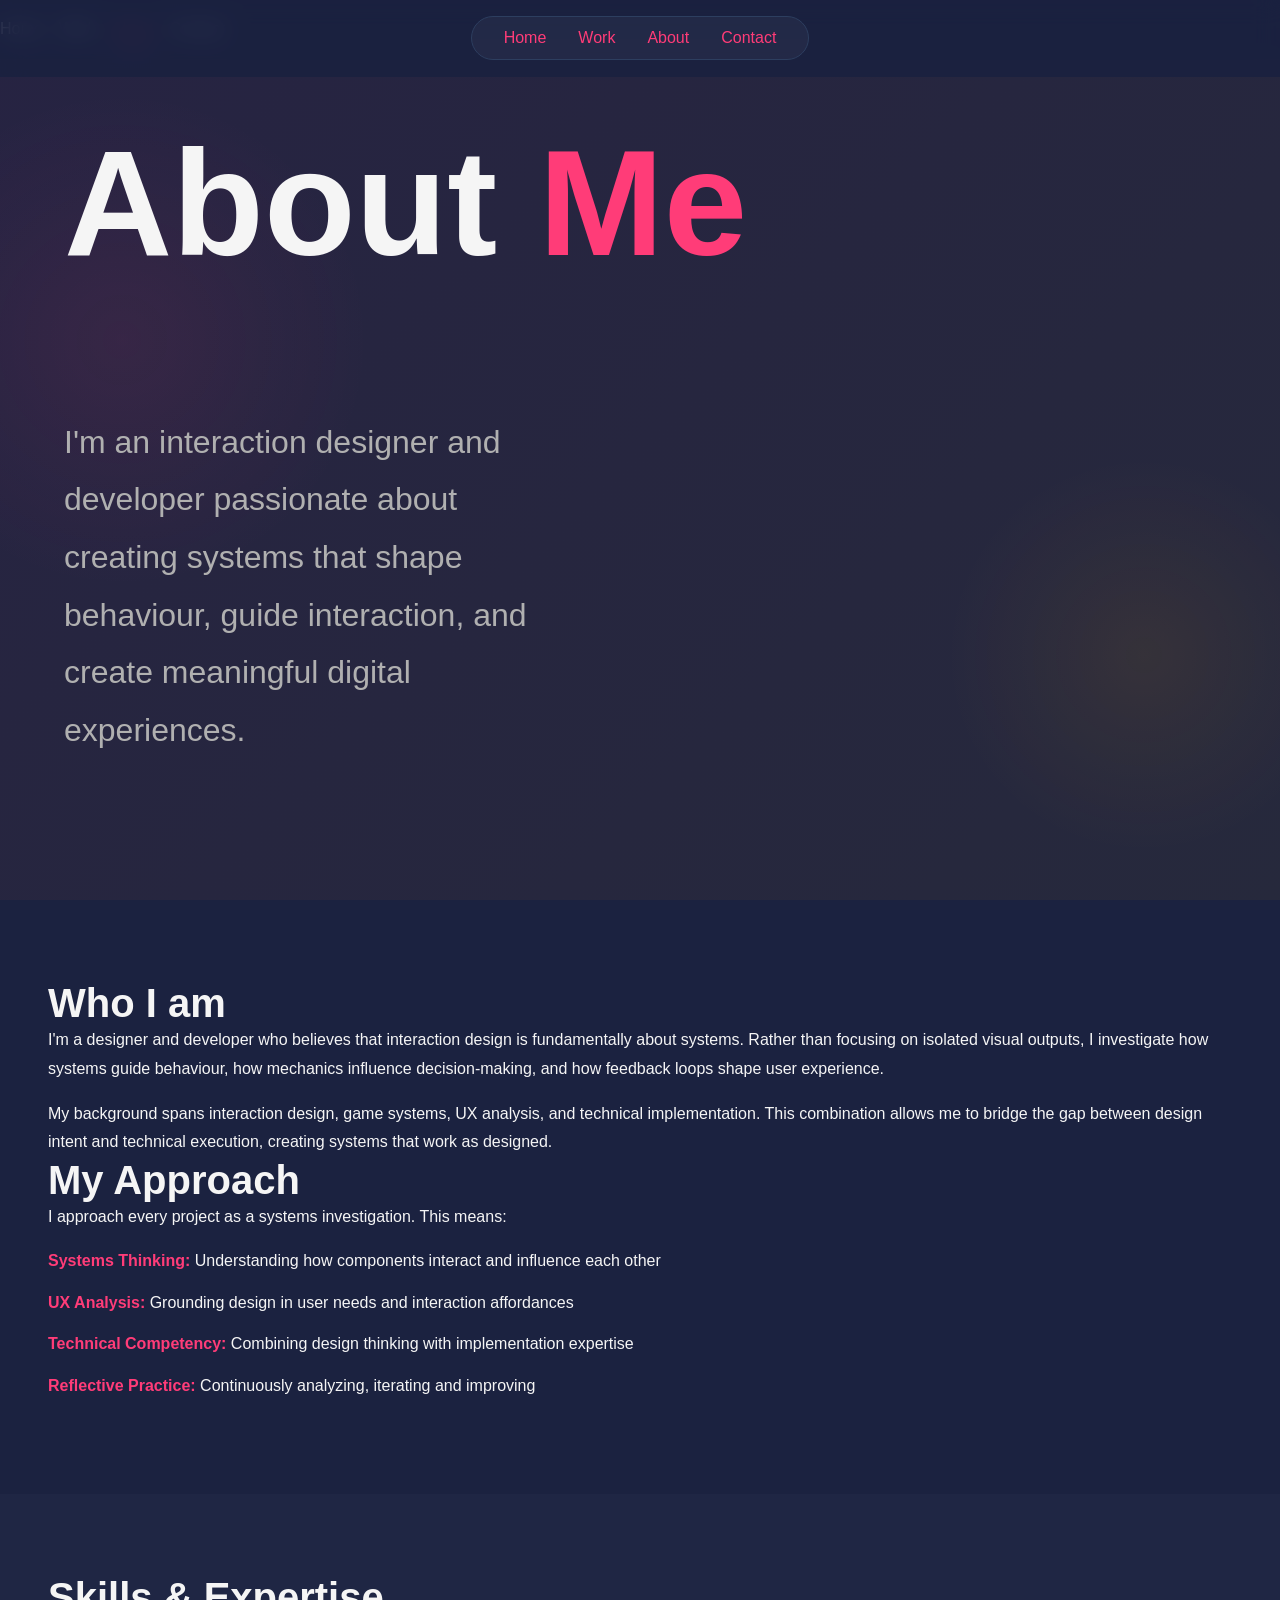
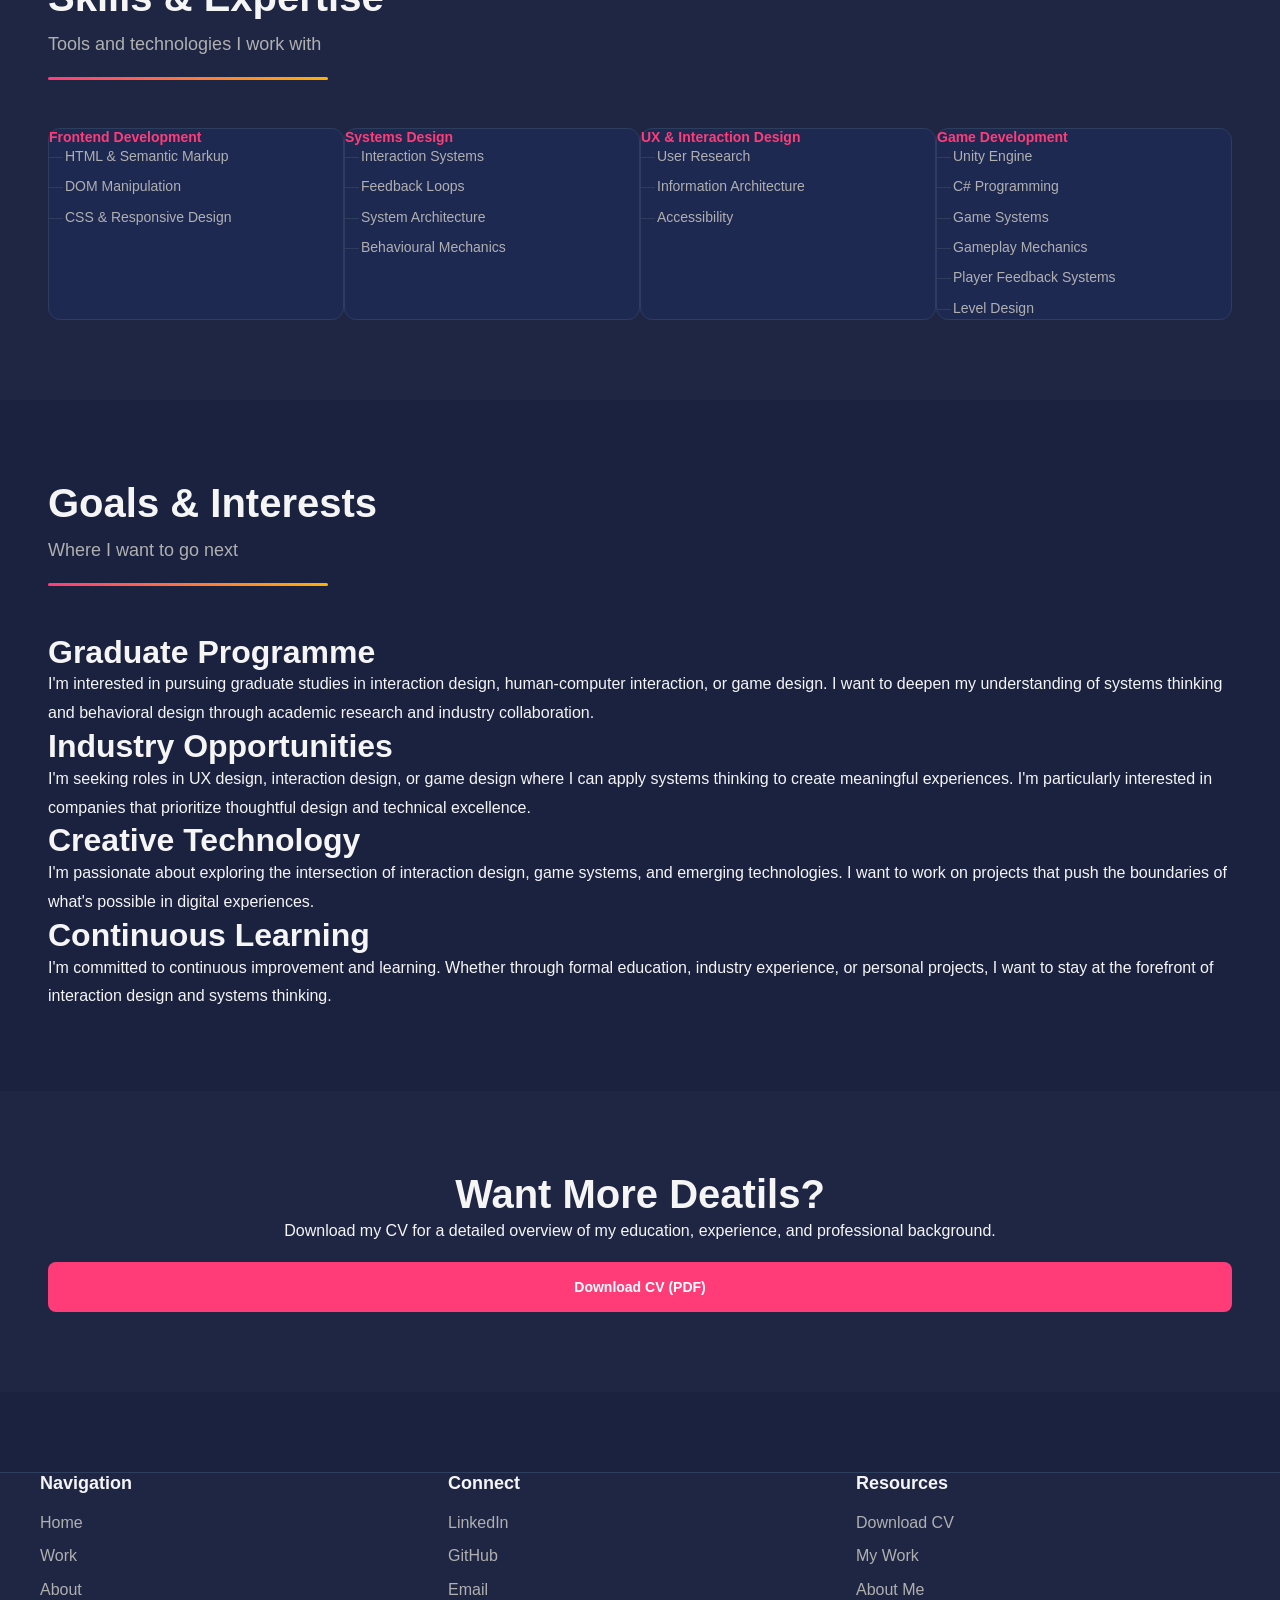
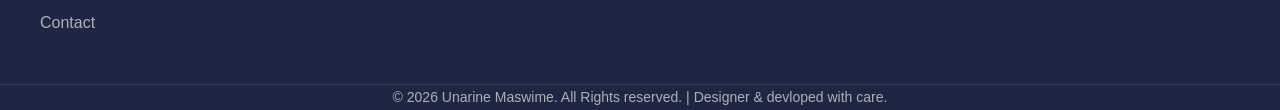
==== html/about.html @ 86b6ace9 "worked on javascript and edits all around" ====
<!DOCTYPE html>
<html lang="en">
<head>
    <meta charset="UTF-8">
    <meta name="viewport" content="width=device-width, initial-scale=1.0">
    <title>Una's Portfolio Website</title>
    <link rel="stylesheet" href="/css/style.css">
    <link rel="stylesheet" href="/css/layout.css">
    <link rel="stylesheet" href="/css/responsive.css">
    <link rel="stylesheet" href="/css/modal.css">
    <link rel="stylesheet" href="/css/animations.css">
    <link rel="stylesheet" href="/css/components.css">


    <script defer src="/js/nav.js"></script>
    <script defer src="/js/animations.js"></script>
    <script defer src="/js/cursor.js"></script>
    <script defer src="/js/form.js"></script>
    <script defer src="/js/modal.js"></script>
</head>

<body class="body">
     
    <div class="cursor"></div>

    <header>
        <nav>
            <div class="nav-wrapper">
                <div class="pill-container">
                    <a href="/index.html" class="toggle">Home</a>
                    <a href="./work.html" class="toggle">Work</a>
                    <a href="./about.html" class="toggle">About</a>
                    <a href="./contact.html" class="toggle">Contact</a>
                </div>
            </div>
        </nav>
    </header>

    <main>
        <section class="hero fade-on-load">
            <div class="hero-content">
                <div class="hero-center">
                    <h1>
                        About <span class="text-primary"> Me</span>
                    </h1>
                    <p>
                        I'm an interaction designer and developer passionate about creating 
                        systems that shape behaviour, guide interaction, and create meaningful 
                        digital experiences.
                    </p>
                </div>
            </div>
        </section>

        <section>
            <div class="container">
                <div class="grid-2">
                    <div class="scroll-reveal">
                        <h2>Who I am</h2>
                        <p>
                            I'm a designer and developer who believes that interaction design is 
                            fundamentally about systems. Rather than focusing on isolated visual 
                            outputs, I investigate how systems guide behaviour, how mechanics 
                            influence decision-making, and how feedback loops shape user experience.
                        </p>

                        <p>
                            My background spans interaction design, game systems, UX analysis, and 
                            technical implementation. This combination allows me to bridge the gap 
                            between design intent and technical execution, creating systems that 
                            work as designed.
                        </p>
                    </div>

                    <div class="scroll-reveal">
                        <h2>My Approach</h2>
                        <p>
                            I approach every project as a systems investigation. This means:
                        </p>

                        <ul class="approach-list">
                            <li class="approach-item">
                                <strong class="approach-title">Systems Thinking:</strong>
                                Understanding how components interact and influence each other
                            </li>

                            <li class="approach-item">
                                <strong class="approach-title">UX Analysis:</strong>
                                Grounding design in user needs and interaction affordances
                            </li>

                            <li class="approach-item">
                                <strong class="approach-title">Technical Competency:</strong>
                                Combining design thinking with implementation expertise
                            </li>

                            <li class="approach-item">
                                <strong class="approach-title">Reflective Practice:</strong>
                                Continuously analyzing, iterating and improving
                            </li>
                        </ul>
                    </div>
                </div>
            </div>
        </section>

        <section class="alt">
            <div class="container">
                <div class="section-header">
                    <h2>Skills & Expertise</h2>
                    <p>Tools and technologies I work with</p>
                </div>

                <div class="skills-grid">
                    <div class="skill-group scroll-reveal">
                        <h3>Frontend Development</h3>
                        <ul class="skill-list">
                            <li>HTML & Semantic Markup</li>
                            <li>DOM Manipulation</li>
                            <li>CSS & Responsive Design</li>
                        </ul>
                    </div>

                    <div class="skill-group scroll-reveal">
                        <h3>Systems Design</h3>
                        <ul class="skill-list">
                            <li>Interaction Systems</li>
                            <li>Feedback Loops</li>
                            <li>System Architecture</li>
                            <li>Behavioural Mechanics</li>
                        </ul>
                    </div>

                    <div class="skill-group scroll-reveal">
                        <h3>UX & Interaction Design</h3>
                        <ul class="skill-list">
                            <li>User Research</li>
                            <li>Information Architecture</li>
                            <li>Accessibility</li>
                        </ul>
                    </div>

                    <div class="skill-group scroll-reveal">
                        <h3>Game Development</h3>
                        <ul class="skill-list">
                            <li>Unity Engine</li>
                            <li>C# Programming</li>
                            <li>Game Systems</li>
                            <li>Gameplay Mechanics</li>
                            <li>Player Feedback Systems</li>
                            <li>Level Design</li>
                        </ul>
                    </div>
                </div>
            </div>
        </section>

        <section>
            <div class="container">
                <div class="section-header">
                    <h2>Goals & Interests</h2>
                    <p>Where I want to go next</p>
                </div>

                <div class="grid-2">
                    <div class="scroll-reveal">
                        <h3>Graduate Programme</h3>
                        <p>
                            I'm interested in pursuing graduate studies in interaction design, 
                            human-computer interaction, or game design. I want to deepen my 
                            understanding of systems thinking and behavioral design through 
                            academic research and industry collaboration.
                        </p>
                    </div>

                    <div class="scroll-reveal">
                        <h3>Industry Opportunities</h3>
                        <p>
                            I'm seeking roles in UX design, interaction design, or game design 
                            where I can apply systems thinking to create meaningful experiences. 
                            I'm particularly interested in companies that prioritize thoughtful 
                            design and technical excellence.
                        </p>
                    </div>

                    <div class="scroll-reveal">
                        <h3>Creative Technology</h3>
                        <p>
                            I'm passionate about exploring the intersection of interaction design, 
                            game systems, and emerging technologies. I want to work on projects 
                            that push the boundaries of what's possible in digital experiences.
                        </p>
                    </div>

                    <div class="scroll-reveal">
                        <h3>Continuous Learning</h3>
                        <p>
                            I'm committed to continuous improvement and learning. Whether through 
                            formal education, industry experience, or personal projects, I want to 
                            stay at the forefront of interaction design and systems thinking.
                        </p>
                    </div>
                </div>
            </div>
        </section>

        <section class="alt">
            <div class="container text-center">
                <h2 class="scroll-reveal">Want More Deatils?</h2>
                <p class="scroll-reveal">
                    Download my CV for a detailed overview of my education, experience, 
                    and professional background.
                </p>
                <a href="" download class="btn btn-primary scroll-reveal">
                    Download CV (PDF)
                </a>
            </div>
        </section>
    </main>


    <footer>
        <div class="footer-content">
            <div class="footer-section">
                <h3>Navigation</h3>
                <ul>
                  <li><a href="/index.html">Home</a></li>
                  <li><a href="./work.html">Work</a></li>
                  <li><a href="./about.html">About</a></li>
                  <li><a href="./contact.html">Contact</a></li>
               </ul>
            </div>

            <div class="footer-section">
                <h3>Connect</h3>
                <ul>
                  <li><a href="https://linkedin.com" target="_blank">LinkedIn</a></li>
                  <li><a href="https://github.com" target="_blank">GitHub</a></li>
                  <li><a href="mailto:maswimeunarine@gmail.com">Email</a></li>
               </ul>
            </div>

            <div class="footer-section">
               <h3>Resources</h3>
               <ul>
                 <li><a href="" download>Download CV</a></li>
                 <li><a href="./work.html">My Work</a></li>
                 <li><a href="./about.html">About Me</a></li>
               </ul>
            </div>
        </div>

        <div class="footer-bottom">
            <p>
                &copy; 2026 Unarine Maswime. All Rights reserved. | Designer & devloped with care.
            </p>
        </div>
    </footer>
</body>
</html>
---- css/style.css ----
:root {
    --color-bg: #1B2240;
    --color-bg-card: #1E2952;
    --color-bg-elevated: #242f5e;
    --color-text: #F5F5F5;
    --color-text-secondary: #b0b0b0;
    --color-border: #2d3e5f;
    --color-primary: #ff3c78;
    --color-secondary: #ffb000;

    --font-display: 'Space Grotesk', -apple-system, BlinkMacSystemFont, sans-serif;
    --font-body: 'Inter', -apple-system, BlinkMacSystemFont, sans-serif;

    --font-size-xs: 0.75rem;
    --font-size-sm: 0.875rem;
    --font-size-base: 1rem;
    --font-size-1g: 1.125rem;
    --font-size-xl: 1.5rem;
    --font-size-2xl: 2rem;
    --font-size-3xl: 2.5rem;
    --font-size-4xl: 3rem;
    --font-size-5xl: 3.5rem;

    --spacing-xs:  0.25rem;
    --spacing-sm:  0.5rem;
    --spacing-md:  1rem;
    --spacing-lg:  1.5rem;
    --spacing-xl:  2rem;
    --spacing-2xl: 3rem;
    --spacing-3xl: 5rem;
    --spacing-5xl: 8rem;

    --radius-sm:   6px;
    --radius-md:   12px;
    --radius-lg:   20px;
    --radius-pill: 9999px;

    --transition-fast: 150ms ease-out;
    --transition-base: 300ms ease-out;
    --transition-slow: 500ms ease-out;

    --shadow-sm: 0 1px 2px rgba(0, 0, 0, 0.05);
    --shadow-md: 0 4px 6px rgba(0, 0, 0, 0.1);
    --shadow-1g: 0 10px 15px rgba(0, 0, 0, 0.1);
    --shadow-xl: 0 20px 25px rgba(0, 0, 0, 0.1);
}

*, *::before, *::after {
    margin: 0;
    padding: 0;
    box-sizing: border-box;
}

html {
    scroll-behavior: smooth;
}

body {
    background-color: var(--color-bg);
    color: var(--color-text);
    font-family: var(--font-body);
    font-size: var(--font-size-base);
    line-height: 1.6;
    overflow-x: hidden;
}

h1, h2, h3, h4, h5, h6 {
  font-family: var(--font-display);
  font-weight: 700;
  line-height: 1.15;
}

p {
    margin-bottom: var(--spacing-md);
    line-height: 1.8;
}
p:last-child { 
    margin-bottom: 0; 
}

a {
    color: var(--color-primary);
    text-decoration: none;
    transition: color var(--transition-base);
}

a:hover {
    color: var(--color-secondary);
}

img {
    display: block;
    max-width: 100%;
}

ul { list-style: none; }

.btn {
    display: inline-block;
    border: 2px solid transparent;
    padding: 0.65rem 1.5rem;
    font-size: var(--font-size-sm);
    font-family: var(--font-body);
    border-radius: 8px;
    cursor: pointer;
    transition: all var(--transition-base);
    font-weight: 600;
    line-height: 1;
}

.btn-primary {
    background-color: var(--color-primary);
    color: #fff;
}
.btn-primary:hover {
    background-color: var(--color-secondary);
    color: var(--color-bg);
    transform: translateY(-2px);
    box-shadow: 0 8px 24px rgba(255, 60, 120, 0.35);
}

.btn-outline {
    background-color: transparent;
    border: 2px solid var(--color-primary);
    color: var(--color-primary);
}

.btn-outline:hover {
    background-color: var(--color-primary);
    color: var(--color-text);
    transform: translateY(-2px);
    box-shadow: 0 8px 24px rgba(255, 60, 120, 0.3);
}

.btn-outline-lg {
    background: transparent;
    border: 2px solid var(--color-primary);
    color: var(--color-primary);
    padding: 1rem 2.5rem;
    border-radius: var(--radius-md);
    font-family: var(--font-body);
    font-size: var(--font-size-base);
    font-weight: 600;
    display: inline-block;
    transition: all var(--transition-base);
    cursor: pointer;
}
.btn-outline-lg:hover {
    background: var(--color-primary);
    color: #fff;
    transform: translateY(-2px);
    box-shadow: 0 8px 24px rgba(255, 60, 120, 0.3);
}

.btn-secondary {
    background-color: var(--color-secondary);
    color: var(--color-bg);
}

.btn-secondary:hover {
    background-color: var(--color-primary);
    color: var(--color-text);
}

.read-more-btn {
    text-decoration: none;
    color: #ffb000;
    border: 2px solid #ffb000;
    padding: 12px 20px;
    display: inline-block;
    transition: 0.3s ease;
    font-weight: 600;
    align-self: flex-start;
    border-radius: 4px;
}

.read-more-btn:hover {
    background: #ffb000;
    color: #030326;
    transform: scale(1.05);
}

.cursor {
    width: 30px;
    height: 30px;
    border: 2px solid var(--color-primary);
    border-radius: 50%;
    position: fixed;
    top: 0;
    left: 0;
    pointer-events: none;
    z-index: 9999;
    mix-blend-mode: difference;
    opacity: 0;
    transition: opacity var(--transition-fast);
}
body.mouse-active .cursor {opacity: 1;}

@media (prefers-reduced-motion: reduce) {
    *, *::before, *::after {
        animation-duration: 0.01ms !important;
        transition-duration: 0.01ms !important;
    }
}

@media (max-width: 767px) {
    h1 {
        font-size: var(--font-size-3xl);
    }

    h2 {
        font-size: var(--font-size-2xl);
    }

    .container {
        padding: 0 var(--spacing-md);
    }

    .grid-2, .grid-3 {
        grid-template-columns: 1fr;
    }
}

@media (min-width: 768px) and (max-width: 1023px) {
    .grid-3 {
        grid-template-columns: repeat(2, 1fr);
    }
}
---- css/layout.css ----
.container {
    max-width: 1200px;
    margin: 0 auto;
    padding: 0 var(--spacing-xl);
}

.text-center {text-align: center;}
.text-left {text-align: left;}
.text-right {text-align: right;}
.text-primary {color: var(--color-primary);}
.text-secondary { color: var(--color-text-secondary);}

.hidden {display: none !important;}
.visible {display: block !important;}

.btn {
    display: inline-block;
    border: 2px solid transparent;
    padding: 0.65rem 1.5rem;
    font-size: var(--font-size-sm);
    font-family: var(--font-body);
    border-radius: 8px;
    cursor: pointer;
    transition: all var(--transition-base);
    font-weight: 600;
    line-height: 1;
}

.btn-primary {
    background-color: var(--color-primary);
    color: #fff;
}
.btn-primary:hover {
    background-color: var(--color-secondary);
    color: var(--color-bg);
    transform: translateY(-2px);
    box-shadow: 0 8px 24px rgba(255, 60, 120, 0.35);
}

.btn-outline {
    background-color: transparent;
    border: 2px solid var(--color-primary);
    color: var(--color-primary);
}

.btn-outline:hover {
    background-color: var(--color-primary);
    color: var(--color-text);
    transform: translateY(-2px);
    box-shadow: 0 8px 24px rgba(255, 60, 120, 0.3);
}

.btn-outline-lg {
    background: transparent;
    border: 2px solid var(--color-primary);
    color: var(--color-primary);
    padding: 1rem 2.5rem;
    border-radius: var(--radius-md);
    font-family: var(--font-body);
    font-size: var(--font-size-base);
    font-weight: 600;
    display: inline-block;
    transition: all var(--transition-base);
    cursor: pointer;
}
.btn-outline-lg:hover {
    background: var(--color-primary);
    color: #fff;
    transform: translateY(-2px);
    box-shadow: 0 8px 24px rgba(255, 60, 120, 0.3);
}

.btn-secondary {
    background-color: var(--color-secondary);
    color: var(--color-bg);
}

.btn-secondary:hover {
    background-color: var(--color-primary);
    color: var(--color-text);
}

.read-more-btn {
    text-decoration: none;
    color: #ffb000;
    border: 2px solid #ffb000;
    padding: 12px 20px;
    display: inline-block;
    transition: 0.3s ease;
    font-weight: 600;
    align-self: flex-start;
    border-radius: 4px;
}

.read-more-btn:hover {
    background: #ffb000;
    color: #030326;
    transform: scale(1.05);
}

.cursor {
    width: 30px;
    height: 30px;
    border: 2px solid var(--color-primary);
    border-radius: 50%;
    position: fixed;
    top: 0;
    left: 0;
    pointer-events: none;
    z-index: 9999;
    mix-blend-mode: difference;
    opacity: 0;
    transition: opacity var(--transition-fast);
}
body.mouse-active .cursor {opacity: 1;}

nav {
    background-color:rgba(27, 34, 64, 0.85); 
    backdrop-filter: blur(12px);
    -webkit-backdrop-filter: blur(12px);
    position: fixed;
    top: 0; left: 0; right: 0;
    z-index: 300;
    padding: 1.25rem 0;
    border-bottom: 1px solid transparent ;
    transition: border-color var(--transition-base), background-color var(--transition-base);
}

nav.scrolled {
    border-bottom-color: var(--color-border);
    background-color: rgba(27, 34, 64, 0.97);
}

.nav-wrapper {
    display: flex;
    justify-content: center;
    align-items: center;
    max-width: 1200px;
    margin: 0 auto;
    padding: 0 var(--spacing-xl);
}

.nav-menu {
    display: flex;
    list-style: none;
    gap: var(--spacing-1g);
}

.pill-container {
    display:flex;
    border: 1px solid var(--color-border);
    border-radius: 9999px;
    padding: 0.5rem 2rem;
    gap: var(--spacing-xl);
    background: rgba(255, 255, 255, 0.04);
}

.nav-link {
    color: var(--color-text);
    text-decoration: none;
    font-size: var(--font-size-base);
    font-weight: 500;
    position: relative;
    transition: color var(--transition-base);
    padding: 0.25rem 0;
}

.nav-link:hover {color: var(--color-primary);}
.nav-link.active {color: var(--color-primary);}
.nav-link.active::after {
    content: '';
    position: absolute;
    bottom: -6px; left: 0;
    width: 100%;
    height: 2px;
    background-color: var(--color-primary);
    border-radius: 9999px;
}

@keyframes slideIn {
    from {
        width:0;
        left: 50%;
    }
    to {
        width:100%;
        left: 0;
    }
}

.hero {
    min-height: 100vh;
    display: flex;
    align-items: flex-start;
    justify-content: flex-start;
    padding-top: 10px;
    padding-bottom: var(--spacing-3xl);
    background: linear-gradient(
        135deg,
        rgba(255, 60 , 120, 0.05) 0%,
        rgba(255, 176, 0, 0.05) 100%
    );
    position: relative;
    overflow: hidden;
}

.hero::before {
    content: '';
    position: absolute;
    top: 10%; left: -10%;
    width: 500px; height: 500px;
    background: radial-gradient(circle, rgba(255, 60, 120, 0.08) 0%, transparent 70%);
    pointer-events: none;
}
.hero::after {
    content: '';
    position: absolute;
    bottom: 5%; right: -5%;
    width: 400px; height: 400px;
    background: radial-gradient(circle, rgba(255, 176, 0, 0.07) 0%, transparent 70%);
    pointer-events: none;
}


.hero-tags {
    display: flex;
    gap: 12px;
    margin-bottom: 3rem;
    align-items: left;
}

.hero-tags span {
    padding: 6px 16px;
    border-radius: 999px;
    background: rgba(255, 255, 255, 0.05);
    border: 1px solid var(--color-border);
    font-size: 0.8rem;
    color: var(--color-text-secondary);
}

.hero-headline {
    font-size: clamp(2.5rem, 8vw, 6rem);
    line-height: 1.05;
    margin-bottom: var(--spacing-lg);
}

.hero-sub {
    font-size: clamp(1rem, 2vw, 1.2rem);
    color: var(--color-text-secondary);
    max-width: 520px;
    margin-bottom: var(--spacing-2xl);
    line-height: 1.7;
}

.view-all-wrap {
    margin-top: var(--spacing-2xl);
    text-align: center;
}

.cta-section {
    text-align: center;
    padding: var(--spacing-3xl) 0;
}
.cta-section h2 {
    font-size: clamp(1.5rem, 4vw, var(--font-size-3xl));
    margin-bottom: var(--spacing-md);
}
.cta-section p {
    color: var(--color-text-secondary);
    max-width: 600px;
    margin: 0 auto var(--spacing-xl);
    font-size: var(--font-size-lg);
    line-height: 1.7;
}

.hero-content {
    max-width: 1200px;
    width: 100%;
    padding: 0 var(--spacing-xl);
    z-index: 1;
    position: relative;
    margin: auto;
}

.hero-center {
    z-index: 2;
    text-align: left;
    width:100%;
    padding: 0;
    margin:0 auto;
    margin-bottom: var(--spacing-1g);
}

.hero-center h1 {
    max-width: 1200px;
    font-size: 150px;
    line-height: 1.1;
    margin: 0 auto;
    margin-bottom: var(--spacing-5xl);
    animation: fadeInUp 0.8s ease-out;
}

.hero-center p {
    font-size: var(--font-size-2xl);
    color: var(--color-text-secondary);
    margin-bottom: var(--spacing-1g);
    max-width: 500px;
    animation: fadeInUp 0.8s ease-out 0.1s backwards;
}



.hero-right {
    display: block;
    height: auto;
    background: linear-gradient(
        135deg,
        rgba(255, 60, 120, 0.2) 0%,
        rgba(255, 176, 0, 0.2) 100%
    );
    border-radius: 12px;
    border: 0.5px solid var(--color-border);
    animation: fadeIn 0.8s ease-out 0.3s backwards;
    padding: 10px;
}

.hero-cta {
    display: inline-block;
    animation: fadeInUp 0.8s ease-out 0.2s backwards;
}


section {
    padding: var(--spacing-3xl) 0;
}
section.alt {
    background-color: rgba(255, 255, 255, 0.02);
}

.section-header {
    margin-bottom: var(--spacing-2xl);
}
.section-header h2 {
    font-size: clamp(1.75rem, 4vw, var(--font-size-3xl));
    margin-bottom: var(--spacing-sm);
}

.section-header p {
    color: var(--color-text-secondary);
    font-size: var(--font-size-1g);
    max-width: 560px;
}

.section-header::after {
    content: '';
    display: block;
    width: 280px;
    height: 3px;
    background: linear-gradient(
        90deg,
        var(--color-primary),
        var(--color-secondary)
    );
    margin-top: var(--spacing-md);
    border-radius: 9999px;
}

.approach-list {
    list-style: none;
    padding: 0;
}

.approach-item {
    margin-bottom: var(--spacing-md);
}

.approach-title {
    color: var(--color-primary);
}

.contact-description {
    color: var(--color-text-secondary);
    margin-bottom: var(--spacing-1g);
}

.form-group {
    margin-left: var(--spacing-1g);
}

.form-group label {
    display: block;
    margin-bottom: var(--spacing-sm);
    font-weight: 600;
}

.form-group input,
.form-group textarea {
    width: 100%;
    padding: var(--spacing-md);
    border: 1px solid var(--color-border);
    border-radius: 8px;
    background-color:  rgba(255, 255, 255, 0.05);
    color: var(--color-text);
    font-family: inherit;
    font-size: var(--font-size-base);
    transition: all var(--transition-base);
}
.form-group textarea {
    resize: vertical;
}

.error-message {
    color: red;
    font-size: var(--font-size-sm);
    margin-top: 4px;
    display: none;
}

.success-message {
    display: none;
    background-color: rgba(76, 175, 80, 0.1);
    border: 1px solid var(--color-success);
    color: green;
    padding: var(--spacing-md);
    border-radius: 8px ;
    margin-top: var(--spacing-1g);
    text-align: center;
}

.success-message p {
    margin: 0;
}

.contact-submit {
    width: 100%;
    padding: var(--spacing-md) var(--spacing-1g);
}

.contact-info-item {
    margin-bottom: var(--spacing-2xl);
}

.contact-info-item h3 {
    font-size: var(--font-size-1g);
    margin-bottom: var(--spacing-sm);
    color: var(--color-primary);
}

.contact-info-item p {
    color: var(--color-text-secondary);
}

.contact-info-item a {
    color: var(--color-primary);
    text-decoration: none;
    transition: color var(--transition-base);
}

.social-links {
    display: flex;
    gap: var(--spacing-md);
    flex-wrap: wrap;
}

.social-btn {
    flex: 1;
    min-width: 120px;
}

.response-time-text {
    color: var(--color-text-secondary);
    max-width: 600px;
    margin: var(--spacing-1g) auto;
}


.project-card {
    background-color:var(--color-bg-card);
    border: 1px solid var(--color-border);
    border-radius: 12px;
    overflow: hidden;
    transition: all var(--transition-base);
    cursor: pointer;
    display: flex;
    flex-direction: column;
    height: 100%;
    transition:
        border-color var(--transition-base),
        transform var(--transition-base),
        box-shadow var(--transition-base);
}

.project-card:hover {
    border-color: var(--color-primary);
    transform: translateY(-6px);
    box-shadow: 0 20px 40px rgba(255, 60, 120, 0.15);
}

.project-card-image {
    width: 100%;
    height: 250px;
    background-color: var(--color-bg-elevated);
    overflow: hidden;
    position: relative;
}

.project-card-image img {
    width: 100%;
    height: 100%;
    object-fit: cover;
    transition: transform var(--transition-slow);
}

.project-card:hover .project-card-image img {
    transform: scale(1.05);
}

.project-card-image::after {
    content: '';
    position: absolute;
    bottom: 0; left: 0; right: 0;
    height: 60px;
    background: linear-gradient(to bottom, transparent, var(--color-bg-card));
    pointer-events: none;
}

.project-card-image.no-image {
    display: flex;
    align-items: center;
    justify-content: center;
}
.project-card-image.no-image::before {
    content: '';
    position: absolute;
    inset: 0;
}
.project-card-image.placeholder-1::before {
    background: linear-gradient(135deg, #1a1035 0%, #2d1b4e 50%, #1e1040 100%);
}
.project-card-image.placeholder-2::before {
    background: linear-gradient(135deg, #0d1f3c 0%, #1a3a5c 50%, #0d2240 100%);
}
.project-card-image.placeholder-3::before {
    background: linear-gradient(135deg, #1a2c10 0%, #2a4020 50%, #1a2c10 100%);
}
.project-card-image.placeholder-4::before {
    background: linear-gradient(135deg, #2c1a10 0%, #4a2c1a 50%, #2c1a10 100%);
}

.img-label {
    position: relative;
    z-index: 1;
    color: rgba(255, 255, 255, 0.12);
    font-family: var(--font-display);
    font-size: 1.2rem;
    font-weight: 700;
    letter-spacing: 0.12em;
    text-transform: uppercase;
    text-align: center;
    padding: 0 var(--spacing-md);
}

.project-card-content {
    padding: var(--spacing-1g) var(--spacing-xl) var(--spacing-xl);
    flex-grow: 1;
    display: flex;
    flex-direction: column;
    gap: var(--spacing-sm);
}

.project-card-title {
    font-size: var(--font-size-xl);
    font-weight: 700;
    margin-bottom: var(--spacing-sm);
    color: var(--color-text);
}

.project-card-description {
    color: var(--color-text-secondary);
    font-size: var(--font-size-sm);
    line-height: 1.65;
    flex-grow: 1;
}

.project-card-tags {
    display: flex;
    flex-wrap: wrap;
    gap: var(--spacing-xs);
    margin-top: var(--spacing-sm);
}

.project-tag {
    display: inline-block;
    background: rgba(255, 60, 120, 0.08);
    color: var(--color-primary);
    padding: 3px 12px;
    border: 1px solid rgba(255, 60, 120, 0.2);
    border-radius: 9999px;
    font-size: var(--font-size-xs);
    font-weight: 600;
    letter-spacing: 0.02em;
}

.projects-grid {
    display: grid;
    grid-template-columns: repeat(2, 1fr);
    gap: var(--spacing-1g);
}


footer {
    background-color: rgba(255, 255, 255, 0.02);
    border-top: 1px solid var(--color-border);
    padding: var(--spacing-2xl) var(--spacing-1g);
    margin-top: var(--spacing-3xl);
}

.footer-content {
    max-width: 1200px;
    margin: 0 auto;
    display: grid;
    grid-template-columns: repeat(auto-fit, minmax(250px, 1fr));
    gap: var(--spacing-2xl);
    margin-bottom: var(--spacing-2xl);
}

.footer-section h3 {
    font-size: var(--font-size-1g);
    margin-bottom: var(--spacing-md);
}

.footer-section ul {
    list-style: none;
    display: flex;
    flex-direction: column;
    gap: var(--spacing-sm);
}

.footer-section a {
    color: var(--color-text-secondary);
    transition: color var(--transition-base);
}

.footer-section a:hover {
    color: var(--color-primary);
}

.footer-bottom {
    border-top: 1px solid var(--color-border);
    padding-top: var(--spacing-1g);
    text-align: center;
    color: var(--color-text-secondary);
    font-size: var(--font-size-sm);
}

.mobile-menu-toggle {
    display: none;
    flex-direction: column;
    gap: 6px;
    background: none;
    border: none;
    cursor: pointer;
    padding: 0;
}

.mobile-menu-toggle span {
    width: 25px;
    height: 2px;
    background-color: var(--color-text);
    transition: all var(--transition-base);
}

.mobile-menu-toggle.active span:nth-child(1) {
  transform: rotate(45deg) translate(10px, 10px);
}

.mobile-menu-toggle.active span:nth-child(2) {
  opacity: 0;
}

.mobile-menu-toggle.active span:nth-child(3) {
  transform: rotate(-45deg) translate(7px, -7px);
}

@media (max-width: 767px) {
    .nav-menu {
        display: none;
        position: absolute;
        top: 100%;
        left: 0;
        right: 0;
        flex-direction:  column;
        background-color: var(--color-bg);
        padding: var(--spacing-md);
        border-bottom: 1px solid var(--color-border);
    }

    .nav-menu.active {
        display: flex;
    }

    .mobile-menu-toggle {
        display: flex;
    }

    .hero {
        padding-top: 60px;
    }

    .hero-content {
        grid-template-columns: 1fr;
        gap: var(--spacing-2xl);
    }

    .hero-center h1 {
        font-size: var(--font-size-3xl);
    }

    .projects-grid {
        grid-template-columns: 1fr;
    }

    .skills-grid {
        grid-template-columns: 1fr;
    }
}

@media (min-width: 768px) and (max-width:1023px) {
    .projects-grid {
        grid-template-columns: repeat(2, 1fr);
    }

    .hero-content {
        grid-template-columns: 1fr;
    }
}

@media (min-width: 1024px) {
    .hero-right {
        display: block;
    }
}
---- css/responsive.css ----
.container {
    padding: 0 var(--spacing-md);
}

section {
    padding: var(--spacing-2xl) var(--spacing-md);
}

h1 {
    font-size: var(--font-size-3xl);
}

h2 {
    font-size: var(--font-size-2xl);
}

h3 {
    font-size: var(--font-size-xl);
}

.grid-2,
.grid-3 {
    grid-template-columns: 1fr;
  gap: var(--spacing-md);
}

.projects-grid {
  grid-template-columns: 1fr;
  gap: var(--spacing-md);
}

.skills-grid {
  grid-template-columns: 1fr;
  gap: var(--spacing-md);
}

.hide-mobile {
  display: none !important;
}


nav {
  padding: var(--spacing-md) 0;
}

.nav-wrapper {
  padding: 0 var(--spacing-md);
}

.nav-menu {
  gap: var(--spacing-md);
}


.hero {
  padding-top: 60px;
  padding-bottom: var(--spacing-2xl);
}

.hero-content {
  grid-template-columns: 1fr;
  gap: var(--spacing-2xl);
  padding: 0 var(--spacing-md);
}



.project-card-image {
  height: 200px;
}


button,
.btn {
  width: 100%;
  padding: var(--spacing-md) var(--spacing-lg);
}

.btn-small {
  width: auto;
  padding: var(--spacing-sm) var(--spacing-md);
}


input,
textarea,
select {
  width: 100%;
  padding: var(--spacing-md);
}


.footer-content {
  grid-template-columns: 1fr;
  gap: var(--spacing-lg);
}

@media (min-width: 768px) {
  .container {
    padding: 0 var(--spacing-lg);
  }
  
  
  section {
    padding: var(--spacing-3xl) var(--spacing-lg);
  }
  
  
  h1 {
    font-size: var(--font-size-4xl);
  }
  
  h2 {
    font-size: var(--font-size-3xl);
  }
  
  h3 {
    font-size: var(--font-size-2xl);
  }
  
  
  .grid-2 {
    grid-template-columns: repeat(2, 1fr);
    gap: var(--spacing-lg);
  }
  
  .grid-3 {
    grid-template-columns: repeat(2, 1fr);
    gap: var(--spacing-lg);
  }
  
  
  .projects-grid {
    grid-template-columns: repeat(2, 1fr);
    gap: var(--spacing-lg);
  }
  
  
  .skills-grid {
    grid-template-columns: repeat(2, 1fr);
    gap: var(--spacing-lg);
  }
  
  
  .nav-wrapper {
    padding: 0 var(--spacing-lg);
  }
  
  
  .hero {
    padding-bottom: var(--spacing-3xl);
  }
  
  .hero-content {
    padding: 0 var(--spacing-lg);
  }
  
  .hero-left h1 {
    font-size: var(--font-size-4xl);
  }
  
  .hero-left p {
    font-size: var(--font-size-lg);
  }
  
 
  .project-card-image {
    height: 250px;
  }
  
 
  .footer-content {
    grid-template-columns: repeat(2, 1fr);
  }
}

@media (min-width: 1024px) {
  .container {
    padding: 0 var(--spacing-lg);
  }
  
  
  section {
    padding: var(--spacing-3xl) var(--spacing-lg);
  }
  
  
  h1 {
    font-size: var(--font-size-5xl);
  }
  
  h2 {
    font-size: var(--font-size-3xl);
  }
  
  h3 {
    font-size: var(--font-size-2xl);
  }
  
  
  .grid-3 {
    grid-template-columns: repeat(3, 1fr);
    gap: var(--spacing-lg);
  }
  
  
  .projects-grid {
    grid-template-columns: repeat(2, 1fr);
    gap: var(--spacing-lg);
  }
  
  
  .skills-grid {
    grid-template-columns: repeat(3, 1fr);
    gap: var(--spacing-lg);
  }
  
  
  .show-desktop {
    display: block !important;
  }
  
  
  .hero-content {
    grid-template-columns: 1fr 1fr;
    gap: var(--spacing-3xl);
  }
  
  .hero-right {
    display: block;
  }
  
  
  .project-card-image {
    height: 300px;
  }
  
  
  .footer-content {
    grid-template-columns: repeat(3, 1fr);
  }
  
 
  button,
  .btn {
    width: auto;
  }
}

@media (min-width: 1280px) {
  
  .container {
    max-width: 1280px;
    margin: 0 auto;
    padding: 0 var(--spacing-lg);
  }
  
  
  section {
    padding: var(--spacing-3xl) var(--spacing-lg);
  }
  
  
  .grid-4 {
    grid-template-columns: repeat(4, 1fr);
    gap: var(--spacing-lg);
  }
  
  
  .projects-grid {
    grid-template-columns: repeat(2, 1fr);
    gap: var(--spacing-lg);
  }
  
  
  .skills-grid {
    grid-template-columns: repeat(4, 1fr);
    gap: var(--spacing-lg);
  }
  
 
  .project-card-image {
    height: 350px;
  }
}


.show-mobile {
  display: block;
}

.show-tablet {
  display: none;
}

.show-desktop {
  display: none;
}

@media (min-width: 768px) {
  .show-mobile {
    display: none;
  }
  
  .show-tablet {
    display: block;
  }
}

@media (min-width: 1024px) {
  .show-tablet {
    display: none;
  }
  
  .show-desktop {
    display: block;
  }
}


@media (max-width: 767px) {
  .text-center-mobile {
    text-align: center;
  }
}

@media (min-width: 768px) {
  .text-center-tablet {
    text-align: center;
  }
}

@media (min-width: 1024px) {
  .text-center-desktop {
    text-align: center;
  }
}


@media (max-width: 767px) {
  .mb-md-mobile {
    margin-bottom: var(--spacing-md);
  }
  
  .mt-md-mobile {
    margin-top: var(--spacing-md);
  }
}

@media (min-width: 768px) {
  .mb-lg-tablet {
    margin-bottom: var(--spacing-lg);
  }
  
  .mt-lg-tablet {
    margin-top: var(--spacing-lg);
  }
}

@media (min-width: 1024px) {
  .mb-xl-desktop {
    margin-bottom: var(--spacing-xl);
  }
  
  .mt-xl-desktop {
    margin-top: var(--spacing-xl);
  }
}
---- css/modal.css ----
.modal-backdrop {
    position: fixed;
    top: 0;
    left: 0;
    right: 0;
    bottom: 0;
    background-color: rgba(0, 0, 0, 0.7);
    display: flex;
    align-items: center;
    z-index: 400;
    justify-content: center;
    opacity: 0;
    transition: opacity 0.3s ease-out;
}

.modal-backdrop.active {
    opacity: 1;
}

.modal-content {
    background-color: var(--color-bg);
    border: 1px solid var(--color-border);
    border-radius: 12px;
    max-width: 600px;
    max-height: 90vh;
    overflow-y: auto;
    padding: var(--spacing-1g);
    position: relative;
    z-index: 500;
    animation: modalScaleIn 0.3s ease-out;
}

.modal-content.modal-large {
    max-width: 900px;
}

.modal-close {
    position: absolute;
    top: var(--spacing-md);
    right: var(--spacing-md);
    background: none;
    border: none;
    color: var(--color-text);
    font-size: 2rem;
    cursor: pointer;
    padding: 0;
    width: 40px;
    height: 40px;
    display: flex;
    align-items: center;
    transition: color var(--transition-base);
    z-index: 10;
}

.modal-close:hover {
    color: var(--color-primary);
}

.modal-info {
    padding-top: var(--spacing-1g);
}

.modal-info h2,
.modal-info h3 {
    margin-bottom: var(--spacing-md);
}

.modal-description {
    color: var(--color-text-secondary);
    margin-bottom: var(--spacing-1g);
}

.modal-tags {
    display: flex;
    flex-wrap: wrap;
    gap: var(--spacing-md);
    margin-bottom: var(--spacing-1g);
}

.project-tag {
    background-color: rgba(255, 60, 120, 0.1);
    color: var(--color-primary);
    padding: 4px 12px;
    border-radius: var(--radius-full);
    font-size: var(--font-size-xs);
    font-weight: 600;
}

.modal-details {
    color: var(--color-text-secondary);
    line-height: 1.8;
}

.modal-title {
    font-size: var(--font-size-2xl);
    margin-bottom: var(--spacing-1g);
}

.modal-body {
    color: var(--color-text-secondary);
}

@keyframes modalScaleIn {
    from {
        opacity: 0;
        transform: scale(0.95) translateY(-20px); 
    }
    to {
        opacity: 1;
        transform: scale(1) translateY(0);
    }
}
---- css/animations.css ----
@keyframes fadeInUp {
    from {
        opacity: 0;
        transform: translateY(28px);
    }
    to {
        opacity: 1;
        transform: translateY(0);
    }
}


@keyframes fadeIn {
  from {
    opacity: 0;
  }
  to {
    opacity: 1;
  }
}

@keyframes fadeOut {
  from {
    opacity: 1;
  }
  to {
    opacity: 0;
  }
}

@keyframes slideUp {
  from {
    opacity: 0;
    transform: translateY(30px);
  }
  to {
    opacity: 1;
    transform: translateY(0);
  }
}

@keyframes slideDown {
  from {
    opacity: 0;
    transform: translateY(-30px);
  }
  to {
    opacity: 1;
    transform: translateY(0);
  }
}

@keyframes slideInLeft {
  from {
    opacity: 0;
    transform: translateX(-30px);
  }
  to {
    opacity: 1;
    transform: translateX(0);
  }
}

@keyframes slideInUnderline {
    from { width: 0; left: 50%; }
    to   { width: 100%; left: 0; }
}

.anim-fade-in-up {
    animation: fadeInUp 0.8s ease-out both;
}
.anim-fade-in-up-delay-1 {
    animation: fadeInUp 0.8s ease-out 0.1s both;
}
.anim-fade-in-up-delay-2 {
    animation: fadeInUp 0.8s ease-out 0.2s both;
}
.anim-fade-in-up-delay-3 {
    animation: fadeInUp 0.8s ease-out 0.3s both;
}


@keyframes slideRight {
  from {
    opacity: 0;
    transform: translateX(30px);
  }
  to {
    opacity: 1;
    transform: translateX(0);
  }
}

@keyframes scaleIn {
  from {
    opacity: 0;
    transform: scale(0.95);
  }
  to {
    opacity: 1;
    transform: scale(1);
  }
}

@keyframes scaleOut {
  from {
    opacity: 1;
    transform: scale(1);
  }
  to {
    opacity: 0;
    transform: scale(0.95);
  }
}

@keyframes staggerIn {
  from {
    opacity: 0;
    transform: translateY(20px);
  }
  to {
    opacity: 1;
    transform: translateY(0);
  }
}

@keyframes blurIn {
  from {
    backdrop-filter: blur(0px);
  }
  to {
    backdrop-filter: blur(8px);
  }
}

.animate-fade-in {
  animation: fadeIn 0.6s ease-out forwards;
}

.animate-slide-up {
  animation: slideUp 0.6s ease-out forwards;
}

.animate-slide-down {
  animation: slideDown 0.6s ease-out forwards;
}

.animate-slide-left {
  animation: slideLeft 0.6s ease-out forwards;
}

.animate-slide-right {
  animation: slideRight 0.6s ease-out forwards;
}

.animate-scale-in {
  animation: scaleIn 0.6s ease-out forwards;
}

.animate-stagger {
  animation: staggerIn 0.6s ease-out forwards;
}

.animate-blur-in {
  animation: blurIn 0.3s ease-out forwards;
}

.scroll-reveal {
  opacity: 0;
  transform: translateY(30px);
  transition:
        opacity  0.65s ease-out,
        transform 0.65s ease-out;
}

.scroll-reveal.visible {
  opacity: 1;
    transform: translateY(0);
}

.scroll-reveal[data-delay="1"] { transition-delay: 0.1s; }
.scroll-reveal[data-delay="2"] { transition-delay: 0.2s; }
.scroll-reveal[data-delay="3"] { transition-delay: 0.3s; }
.scroll-reveal[data-delay="4"] { transition-delay: 0.4s; }

.nav-link.active::after {
    animation: slideInUnderline 0.3s ease-out;
}

.hover-lift {
  transition: transform var(--transition-base), box-shadow var(--transition-base);
}

.hover-lift:hover {
  transform: translateY(-4px);
  box-shadow: var(--shadow-lg);
}

.hover-glow {
  transition: box-shadow var(--transition-base);
}

.hover-glow:hover {
  box-shadow: 0 0 20px rgba(255, 60, 120, 0.3);
}

.hover-color-shift {
  transition: color var(--transition-base);
}

.hover-color-shift:hover {
  color: var(--color-primary);
}

@keyframes pulse {
  0%, 100% {
    opacity: 1;
  }
  50% {
    opacity: 0.5;
  }
}

.animate-pulse {
  animation: pulse 2s cubic-bezier(0.4, 0, 0.6, 1) infinite;
}

@keyframes shimmer {
  0% {
    background-position: -1000px 0;
  }
  100% {
    background-position: 1000px 0;
  }
}

.animate-shimmer {
  background: linear-gradient(
    90deg,
    rgba(255, 255, 255, 0.05) 25%,
    rgba(255, 255, 255, 0.1) 50%,
    rgba(255, 255, 255, 0.05) 75%
  );
  background-size: 1000px 100%;
  animation: shimmer 2s infinite;
}

@keyframes backdropFadeIn {
  from {
    opacity: 0;
  }
  to {
    opacity: 1;
  }
}

@keyframes modalScaleIn {
  from {
    opacity: 0;
    transform: scale(0.95) translateY(-20px);
  }
  to {
    opacity: 1;
    transform: scale(1) translateY(0);
  }
}

.modal-backdrop {
  animation: backdropFadeIn 0.3s ease-out;
}

.modal-content {
  animation: modalScaleIn 0.3s ease-out;
}

@media (prefers-reduced-motion: reduce) {
  *,
  *::before,
  *::after {
    animation-duration: 0.01ms !important;
    animation-iteration-count: 1 !important;
    transition-duration: 0.01ms !important;
    scroll-behavior: auto !important;
  }
}

.delay-100 {
  animation-delay: 0.1s;
}

.delay-200 {
  animation-delay: 0.2s;
}

.delay-300 {
  animation-delay: 0.3s;
}

.delay-400 {
  animation-delay: 0.4s;
}

.delay-500 {
  animation-delay: 0.5s;
}

@keyframes pageIn {
  from {
    opacity: 0;
  }
  to {
    opacity: 1;
  }
}

body {
  animation: pageIn 0.5s ease-out;
}
---- css/components.css ----
.projects-grid {
    display: grid;
    grid-template-columns: repeat(2, 1fr);
    gap: var(--spacing-1g);
}

.project-card {
    background-color:var(--color-bg-card);
    border: 1px solid var(--color-border);
    border-radius: 8px;
    overflow: hidden;
    cursor: pointer;
    display: flex;
    flex-direction: column;
    transition:
        border-color var(--transition-base),
        transform var(--transition-base),
        box-shadow var(--transition-base);
}

.project-card:hover {
    border-color: var(--color-primary);
    transform: translateY(-6px);
    box-shadow: 0 20px 40px rgba(255, 60, 120, 0.15);
}

.project-card-image {
    width: 100%;
    height: 250px;
    background-color: var(--color-bg-elevated);
    overflow: hidden;
    position: relative;
}

.project-card-image img {
    width: 100%;
    height: 100%;
    object-fit: cover;
    transition: transform var(--transition-slow);
}

.project-card:hover .project-card-image img {
    transform: scale(1.05);
}

.project-card-image::after {
    content: '';
    position: absolute;
    bottom: 0; left: 0; right: 0;
    height: 60px;
    background: linear-gradient(to bottom, transparent, var(--color-bg-card));
    pointer-events: none;
}

.project-card-image.no-image {
    display: flex;
    align-items: center;
    justify-content: center;
}
.project-card-image.no-image::before {
    content: '';
    position: absolute;
    inset: 0;
}
.project-card-image.placeholder-1::before {
    background: linear-gradient(135deg, #1a1035 0%, #2d1b4e 50%, #1e1040 100%);
}
.project-card-image.placeholder-2::before {
    background: linear-gradient(135deg, #0d1f3c 0%, #1a3a5c 50%, #0d2240 100%);
}
.project-card-image.placeholder-3::before {
    background: linear-gradient(135deg, #1a2c10 0%, #2a4020 50%, #1a2c10 100%);
}
.project-card-image.placeholder-4::before {
    background: linear-gradient(135deg, #2c1a10 0%, #4a2c1a 50%, #2c1a10 100%);
}

.img-label {
    position: relative;
    z-index: 1;
    color: rgba(255, 255, 255, 0.12);
    font-family: var(--font-display);
    font-size: 1.2rem;
    font-weight: 700;
    letter-spacing: 0.12em;
    text-transform: uppercase;
    text-align: center;
    padding: 0 var(--spacing-md);
}

.project-card-content {
    padding: var(--spacing-1g) var(--spacing-xl) var(--spacing-xl);
    flex-grow: 1;
    display: flex;
    flex-direction: column;
    gap: var(--spacing-sm);
}

.project-card-title {
    font-size: var(--font-size-xl);
    font-weight: 700;
    color: var(--color-text);
    font-family: var(--font-display);
}

.project-card-description {
    color: var(--color-text-secondary);
    font-size: var(--font-size-sm);
    line-height: 1.65;
    flex-grow: 1;
}

.project-card-tags {
    display: flex;
    flex-wrap: wrap;
    gap: var(--spacing-xs);
    margin-top: var(--spacing-sm);
}

.project-tag {
    display: inline-block;
    background: rgba(255, 60, 120, 0.08);
    color: var(--color-primary);
    padding: 3px 12px;
    border: 1px solid rgba(255, 60, 120, 0.2);
    border-radius: 9999px;
    font-size: var(--font-size-xs);
    font-weight: 600;
    letter-spacing: 0.02em;
}

.skills-grid {
    display: grid;
    grid-template-columns: repeat(auto-fit, minmax(200px, 1fr));
    gap: var(--spacing-1g);
}

.skill-group {
    background-color: var(--color-bg-card);
    border: 1px solid var(--color-border);
    padding: var(--spacing-1g);
    border-radius: 12px;
    transition: border color var(--transition-base);
}

.skill-group:hover {border-color: var(--color-primary);}
.skill-group h3 {
    font-family: var(--font-display);
    font-size: var(--font-size-sm);
    font-weight: 600;
    color: var(--color-primary);
}

.skill-list {
    display: flex;
    flex-direction: column;
    gap: var(--spacing-sm);
}

.skill-list li {
    color: var(--color-text-secondary);
    font-size: var(--font-size-sm);
    padding-left: var(--spacing-md);
    position: relative;
}

.skill-list li::before {
    content: '—';
    position: absolute;
    left: 0;
    color: var(--color-border);
}
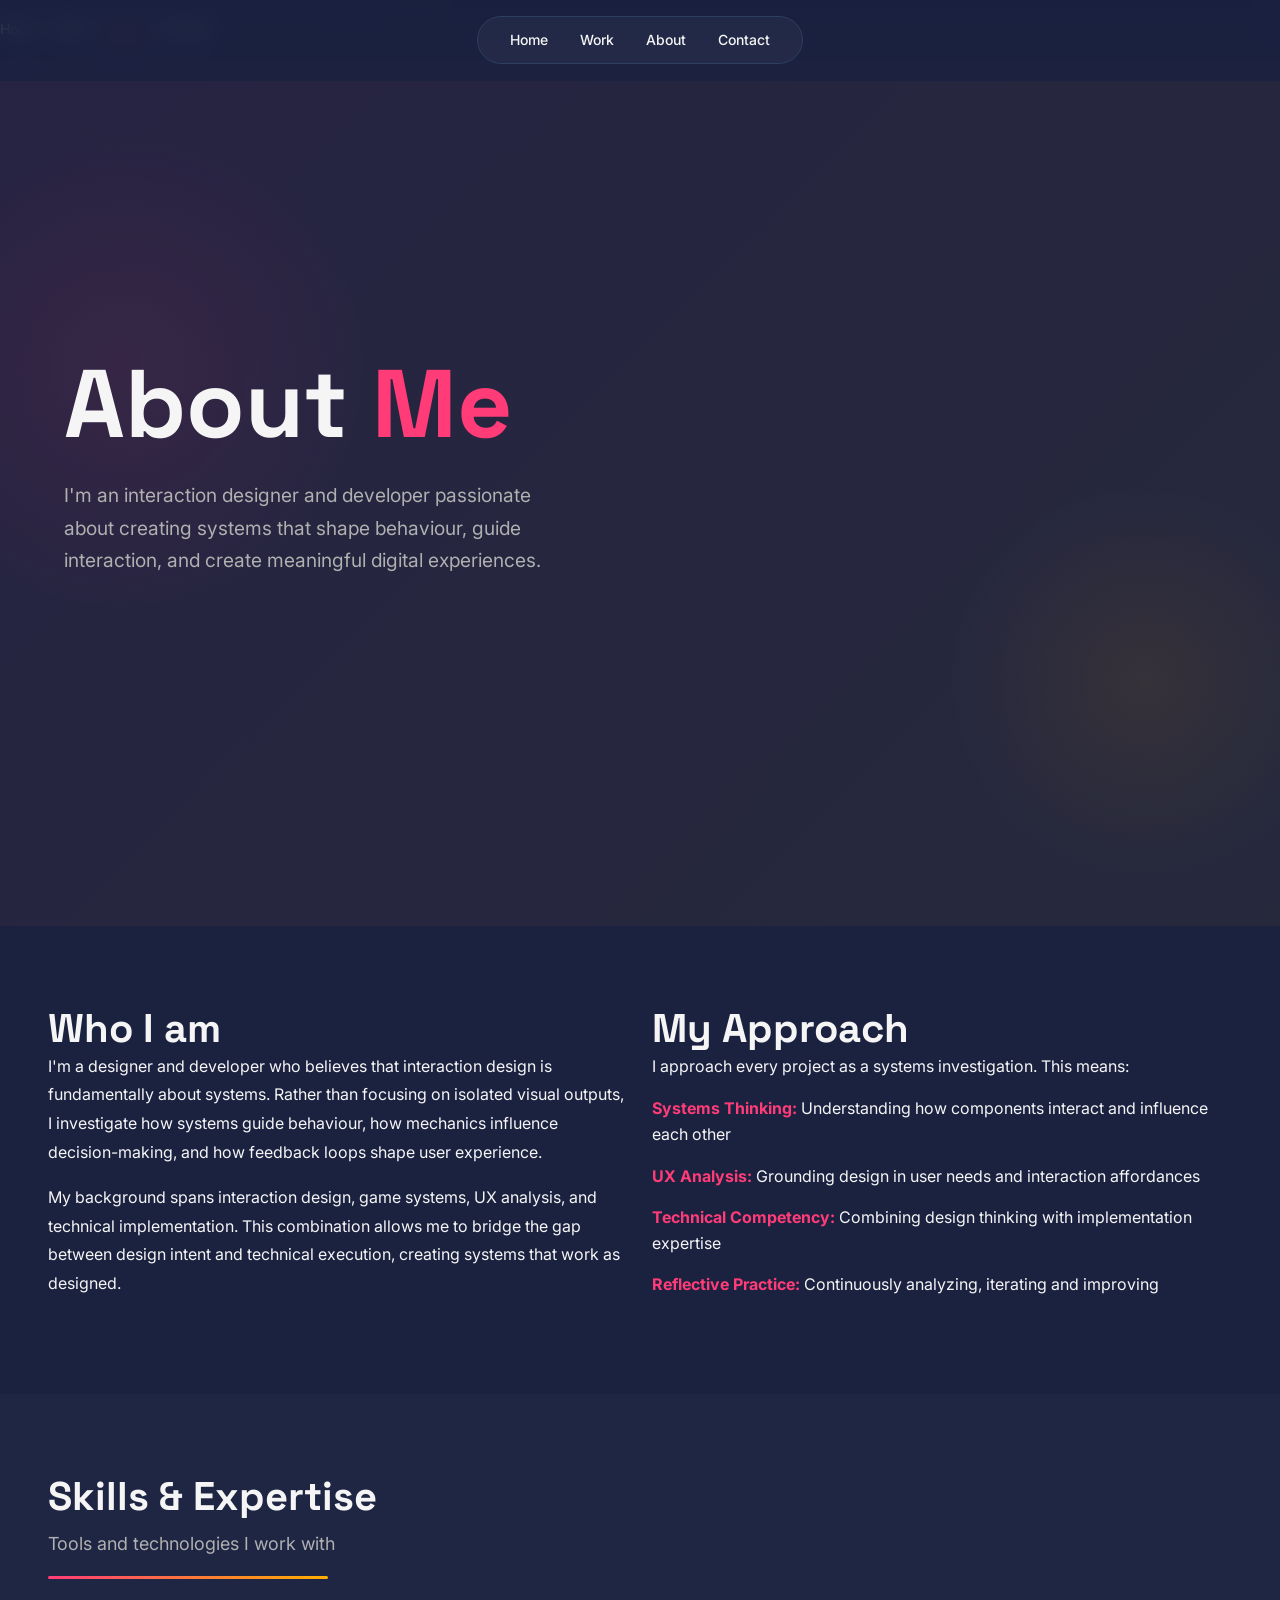
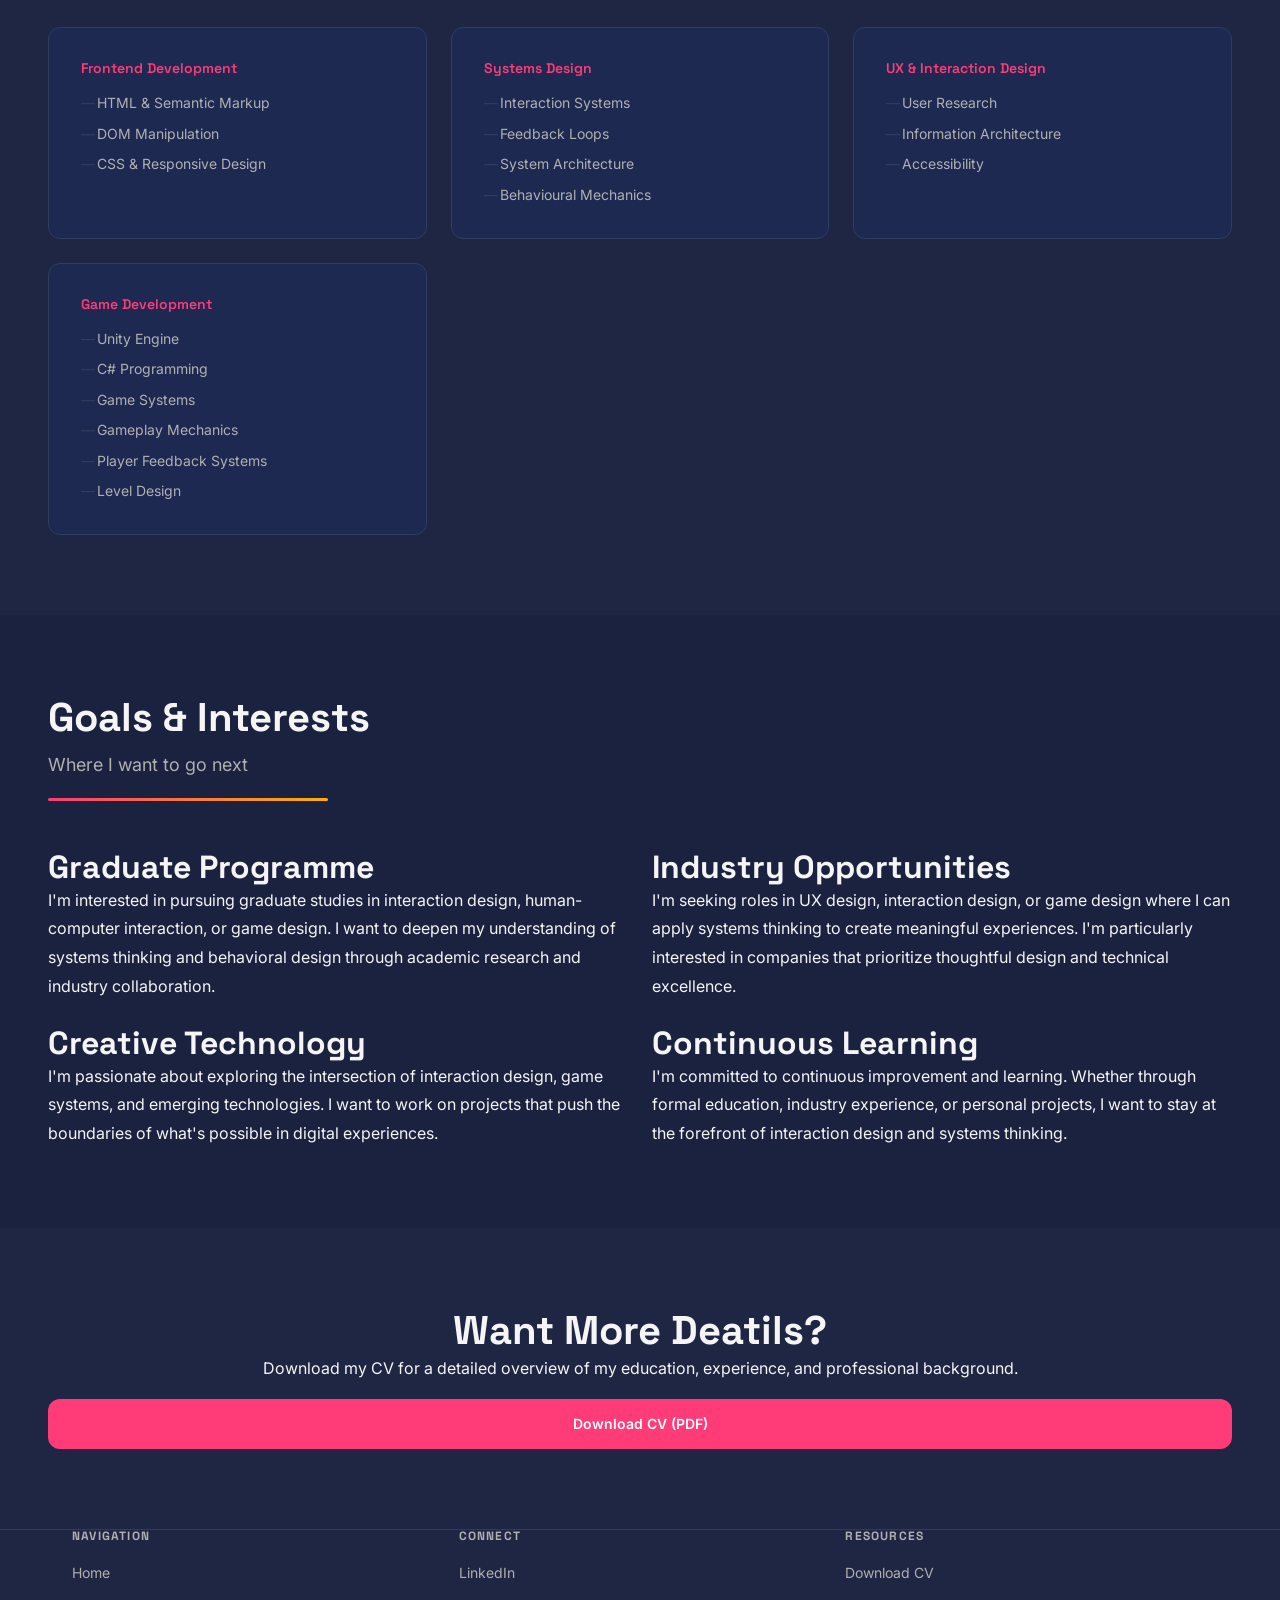
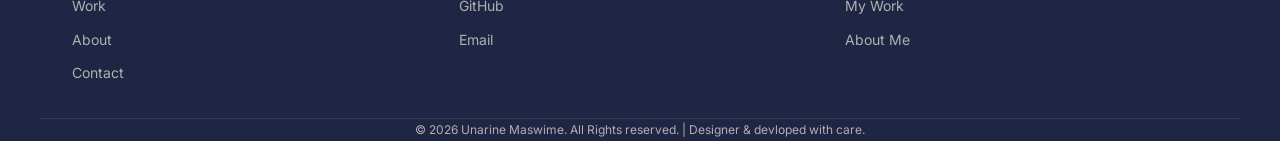
==== commit 9bb6f805: "working on form validation for the contact page" ====
--- a/html/about.html
+++ b/html/about.html
@@ -4,12 +4,19 @@
     <meta charset="UTF-8">
     <meta name="viewport" content="width=device-width, initial-scale=1.0">
     <title>Una's Portfolio Website</title>
+
+    link rel="preconnect" href="https://fonts.googleapis.com">
+    <link rel="preconnect" href="https://fonts.gstatic.com" crossorigin>
+    <link href="https://fonts.googleapis.com/css2?family=Space+Grotesk:wght@400;500;700&family=Inter:wght@300;400;500;600&display=swap" rel="stylesheet">
+    
     <link rel="stylesheet" href="/css/style.css">
     <link rel="stylesheet" href="/css/layout.css">
-    <link rel="stylesheet" href="/css/responsive.css">
+    <link rel="stylesheet" href="/css/components.css">
     <link rel="stylesheet" href="/css/modal.css">
     <link rel="stylesheet" href="/css/animations.css">
-    <link rel="stylesheet" href="/css/components.css">
+    <link rel="stylesheet" href="/css/responsive.css">
+
+  
 
 
     <script defer src="/js/nav.js"></script>
@@ -27,10 +34,10 @@
         <nav>
             <div class="nav-wrapper">
                 <div class="pill-container">
-                    <a href="/index.html" class="toggle">Home</a>
-                    <a href="./work.html" class="toggle">Work</a>
-                    <a href="./about.html" class="toggle">About</a>
-                    <a href="./contact.html" class="toggle">Contact</a>
+                    <a href="/index.html" class="nav-link">Home</a>
+                    <a href="./work.html" class="nav-link">Work</a>
+                    <a href="./about.html" class="nav-link">About</a>
+                    <a href="./contact.html" class="nav-link">Contact</a>
                 </div>
             </div>
         </nav>
@@ -39,16 +46,17 @@
     <main>
         <section class="hero fade-on-load">
             <div class="hero-content">
-                <div class="hero-center">
-                    <h1>
+                <h1 class="hero-headline anim-fade-in-up-delay-1" >
                         About <span class="text-primary"> Me</span>
-                    </h1>
-                    <p>
+                </h1>
+
+                <p class="hero-sub anim-fade-in-up-delay-2">
                         I'm an interaction designer and developer passionate about creating 
                         systems that shape behaviour, guide interaction, and create meaningful 
                         digital experiences.
-                    </p>
-                </div>
+                </p>
+                
+        
             </div>
         </section>
 
--- a/css/style.css
+++ b/css/style.css
@@ -95,106 +95,7 @@
 
 ul { list-style: none; }
 
-.btn {
-    display: inline-block;
-    border: 2px solid transparent;
-    padding: 0.65rem 1.5rem;
-    font-size: var(--font-size-sm);
-    font-family: var(--font-body);
-    border-radius: 8px;
-    cursor: pointer;
-    transition: all var(--transition-base);
-    font-weight: 600;
-    line-height: 1;
-}
 
-.btn-primary {
-    background-color: var(--color-primary);
-    color: #fff;
-}
-.btn-primary:hover {
-    background-color: var(--color-secondary);
-    color: var(--color-bg);
-    transform: translateY(-2px);
-    box-shadow: 0 8px 24px rgba(255, 60, 120, 0.35);
-}
-
-.btn-outline {
-    background-color: transparent;
-    border: 2px solid var(--color-primary);
-    color: var(--color-primary);
-}
-
-.btn-outline:hover {
-    background-color: var(--color-primary);
-    color: var(--color-text);
-    transform: translateY(-2px);
-    box-shadow: 0 8px 24px rgba(255, 60, 120, 0.3);
-}
-
-.btn-outline-lg {
-    background: transparent;
-    border: 2px solid var(--color-primary);
-    color: var(--color-primary);
-    padding: 1rem 2.5rem;
-    border-radius: var(--radius-md);
-    font-family: var(--font-body);
-    font-size: var(--font-size-base);
-    font-weight: 600;
-    display: inline-block;
-    transition: all var(--transition-base);
-    cursor: pointer;
-}
-.btn-outline-lg:hover {
-    background: var(--color-primary);
-    color: #fff;
-    transform: translateY(-2px);
-    box-shadow: 0 8px 24px rgba(255, 60, 120, 0.3);
-}
-
-.btn-secondary {
-    background-color: var(--color-secondary);
-    color: var(--color-bg);
-}
-
-.btn-secondary:hover {
-    background-color: var(--color-primary);
-    color: var(--color-text);
-}
-
-.read-more-btn {
-    text-decoration: none;
-    color: #ffb000;
-    border: 2px solid #ffb000;
-    padding: 12px 20px;
-    display: inline-block;
-    transition: 0.3s ease;
-    font-weight: 600;
-    align-self: flex-start;
-    border-radius: 4px;
-}
-
-.read-more-btn:hover {
-    background: #ffb000;
-    color: #030326;
-    transform: scale(1.05);
-}
-
-.cursor {
-    width: 30px;
-    height: 30px;
-    border: 2px solid var(--color-primary);
-    border-radius: 50%;
-    position: fixed;
-    top: 0;
-    left: 0;
-    pointer-events: none;
-    z-index: 9999;
-    mix-blend-mode: difference;
-    opacity: 0;
-    transition: opacity var(--transition-fast);
-}
-body.mouse-active .cursor {opacity: 1;}
 
 @media (prefers-reduced-motion: reduce) {
     *, *::before, *::after {
--- a/css/layout.css
+++ b/css/layout.css
@@ -19,7 +19,7 @@
     padding: 0.65rem 1.5rem;
     font-size: var(--font-size-sm);
     font-family: var(--font-body);
-    border-radius: 8px;
+    border-radius: var(--radius-md);
     cursor: pointer;
     transition: all var(--transition-base);
     font-weight: 600;
@@ -45,7 +45,7 @@
 
 .btn-outline:hover {
     background-color: var(--color-primary);
-    color: var(--color-text);
+    color: #fff;
     transform: translateY(-2px);
     box-shadow: 0 8px 24px rgba(255, 60, 120, 0.3);
 }
@@ -74,10 +74,9 @@
     background-color: var(--color-secondary);
     color: var(--color-bg);
 }
-
 .btn-secondary:hover {
     background-color: var(--color-primary);
-    color: var(--color-text);
+    color: #fff;
 }
 
 .read-more-btn {
@@ -157,8 +156,7 @@
 
 .nav-link {
     color: var(--color-text);
-    text-decoration: none;
-    font-size: var(--font-size-base);
+    font-size: var(--font-size-sm);
     font-weight: 500;
     position: relative;
     transition: color var(--transition-base);
@@ -192,7 +190,6 @@
     min-height: 100vh;
     display: flex;
     align-items: flex-start;
-    justify-content: flex-start;
     padding-top: 10px;
     padding-bottom: var(--spacing-3xl);
     background: linear-gradient(
@@ -224,10 +221,21 @@
 
 .hero-tags {
     display: flex;
-    gap: 12px;
+    gap: 0.75rem;
     margin-bottom: 3rem;
     align-items: left;
 }
+
+.hero-tag {
+    padding: 5px 14px;
+    border-radius: var(--radius-pill);
+    background: rgba(255, 255, 255, 0.05);
+    border: 1px solid var(--color-border);
+    font-size: var(--font-size-xs);
+    color: var(--color-text-secondary);
+    letter-spacing: 0.02em;
+}
+
 
 .hero-tags span {
     padding: 6px 16px;
@@ -252,26 +260,7 @@
     line-height: 1.7;
 }
 
-.view-all-wrap {
-    margin-top: var(--spacing-2xl);
-    text-align: center;
-}
-
-.cta-section {
-    text-align: center;
-    padding: var(--spacing-3xl) 0;
-}
-.cta-section h2 {
-    font-size: clamp(1.5rem, 4vw, var(--font-size-3xl));
-    margin-bottom: var(--spacing-md);
-}
-.cta-section p {
-    color: var(--color-text-secondary);
-    max-width: 600px;
-    margin: 0 auto var(--spacing-xl);
-    font-size: var(--font-size-lg);
-    line-height: 1.7;
-}
+
 
 .hero-content {
     max-width: 1200px;
@@ -474,137 +463,25 @@
 }
 
 
-.project-card {
-    background-color:var(--color-bg-card);
-    border: 1px solid var(--color-border);
-    border-radius: 12px;
-    overflow: hidden;
-    transition: all var(--transition-base);
-    cursor: pointer;
-    display: flex;
-    flex-direction: column;
-    height: 100%;
-    transition:
-        border-color var(--transition-base),
-        transform var(--transition-base),
-        box-shadow var(--transition-base);
-}
-
-.project-card:hover {
-    border-color: var(--color-primary);
-    transform: translateY(-6px);
-    box-shadow: 0 20px 40px rgba(255, 60, 120, 0.15);
-}
-
-.project-card-image {
-    width: 100%;
-    height: 250px;
-    background-color: var(--color-bg-elevated);
-    overflow: hidden;
-    position: relative;
-}
-
-.project-card-image img {
-    width: 100%;
-    height: 100%;
-    object-fit: cover;
-    transition: transform var(--transition-slow);
-}
-
-.project-card:hover .project-card-image img {
-    transform: scale(1.05);
-}
-
-.project-card-image::after {
-    content: '';
-    position: absolute;
-    bottom: 0; left: 0; right: 0;
-    height: 60px;
-    background: linear-gradient(to bottom, transparent, var(--color-bg-card));
-    pointer-events: none;
-}
-
-.project-card-image.no-image {
-    display: flex;
-    align-items: center;
-    justify-content: center;
-}
-.project-card-image.no-image::before {
-    content: '';
-    position: absolute;
-    inset: 0;
-}
-.project-card-image.placeholder-1::before {
-    background: linear-gradient(135deg, #1a1035 0%, #2d1b4e 50%, #1e1040 100%);
-}
-.project-card-image.placeholder-2::before {
-    background: linear-gradient(135deg, #0d1f3c 0%, #1a3a5c 50%, #0d2240 100%);
-}
-.project-card-image.placeholder-3::before {
-    background: linear-gradient(135deg, #1a2c10 0%, #2a4020 50%, #1a2c10 100%);
-}
-.project-card-image.placeholder-4::before {
-    background: linear-gradient(135deg, #2c1a10 0%, #4a2c1a 50%, #2c1a10 100%);
-}
-
-.img-label {
-    position: relative;
-    z-index: 1;
-    color: rgba(255, 255, 255, 0.12);
-    font-family: var(--font-display);
-    font-size: 1.2rem;
-    font-weight: 700;
-    letter-spacing: 0.12em;
-    text-transform: uppercase;
+.view-all-wrap {
+    margin-top: var(--spacing-2xl);
     text-align: center;
-    padding: 0 var(--spacing-md);
-}
-
-.project-card-content {
-    padding: var(--spacing-1g) var(--spacing-xl) var(--spacing-xl);
-    flex-grow: 1;
-    display: flex;
-    flex-direction: column;
-    gap: var(--spacing-sm);
-}
-
-.project-card-title {
-    font-size: var(--font-size-xl);
-    font-weight: 700;
-    margin-bottom: var(--spacing-sm);
-    color: var(--color-text);
-}
-
-.project-card-description {
-    color: var(--color-text-secondary);
-    font-size: var(--font-size-sm);
-    line-height: 1.65;
-    flex-grow: 1;
-}
-
-.project-card-tags {
-    display: flex;
-    flex-wrap: wrap;
-    gap: var(--spacing-xs);
-    margin-top: var(--spacing-sm);
-}
-
-.project-tag {
-    display: inline-block;
-    background: rgba(255, 60, 120, 0.08);
-    color: var(--color-primary);
-    padding: 3px 12px;
-    border: 1px solid rgba(255, 60, 120, 0.2);
-    border-radius: 9999px;
-    font-size: var(--font-size-xs);
-    font-weight: 600;
-    letter-spacing: 0.02em;
-}
-
-.projects-grid {
-    display: grid;
-    grid-template-columns: repeat(2, 1fr);
-    gap: var(--spacing-1g);
+}
+
+.cta-section {
+    text-align: center;
+    padding: var(--spacing-3xl) 0;
+}
+.cta-section h2 {
+    font-size: clamp(1.5rem, 4vw, var(--font-size-3xl));
+    margin-bottom: var(--spacing-md);
+}
+.cta-section p {
+    color: var(--color-text-secondary);
+    max-width: 600px;
+    margin: 0 auto var(--spacing-xl);
+    font-size: var(--font-size-lg);
+    line-height: 1.7;
 }
 
 
@@ -612,25 +489,28 @@
     background-color: rgba(255, 255, 255, 0.02);
     border-top: 1px solid var(--color-border);
     padding: var(--spacing-2xl) var(--spacing-1g);
-    margin-top: var(--spacing-3xl);
 }
 
 .footer-content {
     max-width: 1200px;
-    margin: 0 auto;
+    margin: 0 auto var(--spacing-xl);
+    padding: 0 var(--spacing-xl);
     display: grid;
-    grid-template-columns: repeat(auto-fit, minmax(250px, 1fr));
-    gap: var(--spacing-2xl);
-    margin-bottom: var(--spacing-2xl);
+    grid-template-columns: repeat(3, 1fr);
+    gap: var(--spacing-xl);
+    align-content: center;
 }
 
 .footer-section h3 {
-    font-size: var(--font-size-1g);
+    font-size: var(--font-size-xs);
     margin-bottom: var(--spacing-md);
+    text-transform: uppercase;
+    letter-spacing: 0.1em;
+    color: var(--color-text-secondary);
+    font-family: var(--font-display);
 }
 
 .footer-section ul {
-    list-style: none;
     display: flex;
     flex-direction: column;
     gap: var(--spacing-sm);
@@ -638,7 +518,8 @@
 
 .footer-section a {
     color: var(--color-text-secondary);
-    transition: color var(--transition-base);
+    font-size: var(--font-size-sm);
+    transition: color var(--transition-fast);
 }
 
 .footer-section a:hover {
@@ -646,12 +527,19 @@
 }
 
 .footer-bottom {
+    max-width: 1200px;
+    margin: 0 auto;
+    padding: var(--spacing-1g) var(--spacing-xl) 0;
     border-top: 1px solid var(--color-border);
-    padding-top: var(--spacing-1g);
     text-align: center;
-    color: var(--color-text-secondary);
-    font-size: var(--font-size-sm);
-}
+}
+
+.footer-bottom p {
+    color: var(--color-text-secondary);
+    font-size: var(--font-size-xs);
+    margin-bottom: 0;
+}
+
 
 .mobile-menu-toggle {
     display: none;
@@ -682,61 +570,3 @@
   transform: rotate(-45deg) translate(7px, -7px);
 }
 
-@media (max-width: 767px) {
-    .nav-menu {
-        display: none;
-        position: absolute;
-        top: 100%;
-        left: 0;
-        right: 0;
-        flex-direction:  column;
-        background-color: var(--color-bg);
-        padding: var(--spacing-md);
-        border-bottom: 1px solid var(--color-border);
-    }
-
-    .nav-menu.active {
-        display: flex;
-    }
-
-    .mobile-menu-toggle {
-        display: flex;
-    }
-
-    .hero {
-        padding-top: 60px;
-    }
-
-    .hero-content {
-        grid-template-columns: 1fr;
-        gap: var(--spacing-2xl);
-    }
-
-    .hero-center h1 {
-        font-size: var(--font-size-3xl);
-    }
-
-    .projects-grid {
-        grid-template-columns: 1fr;
-    }
-
-    .skills-grid {
-        grid-template-columns: 1fr;
-    }
-}
-
-@media (min-width: 768px) and (max-width:1023px) {
-    .projects-grid {
-        grid-template-columns: repeat(2, 1fr);
-    }
-
-    .hero-content {
-        grid-template-columns: 1fr;
-    }
-}
-
-@media (min-width: 1024px) {
-    .hero-right {
-        display: block;
-    }
-}
--- a/css/components.css
+++ b/css/components.css
@@ -7,7 +7,7 @@
 .project-card {
     background-color:var(--color-bg-card);
     border: 1px solid var(--color-border);
-    border-radius: 8px;
+    border-radius: var(--radius-md);
     overflow: hidden;
     cursor: pointer;
     display: flex;
@@ -26,7 +26,7 @@
 
 .project-card-image {
     width: 100%;
-    height: 250px;
+    height: 260px;
     background-color: var(--color-bg-elevated);
     overflow: hidden;
     position: relative;
@@ -89,7 +89,7 @@
 }
 
 .project-card-content {
-    padding: var(--spacing-1g) var(--spacing-xl) var(--spacing-xl);
+    padding: var(--spacing-xl) var(--spacing-xl) var(--spacing-xl);
     flex-grow: 1;
     display: flex;
     flex-direction: column;
@@ -115,6 +115,7 @@
     flex-wrap: wrap;
     gap: var(--spacing-xs);
     margin-top: var(--spacing-sm);
+    
 }
 
 .project-tag {
@@ -123,7 +124,7 @@
     color: var(--color-primary);
     padding: 3px 12px;
     border: 1px solid rgba(255, 60, 120, 0.2);
-    border-radius: 9999px;
+    border-radius: var(--radius-pill);
     font-size: var(--font-size-xs);
     font-weight: 600;
     letter-spacing: 0.02em;
@@ -138,8 +139,8 @@
 .skill-group {
     background-color: var(--color-bg-card);
     border: 1px solid var(--color-border);
-    padding: var(--spacing-1g);
-    border-radius: 12px;
+    padding: var(--spacing-xl);
+    border-radius: var(--radius-md);
     transition: border color var(--transition-base);
 }
 
@@ -149,6 +150,7 @@
     font-size: var(--font-size-sm);
     font-weight: 600;
     color: var(--color-primary);
+    margin-bottom: var(--spacing-md);
 }
 
 .skill-list {
@@ -171,5 +173,22 @@
     color: var(--color-border);
 }
 
+.grid {
+  display: grid;
+}
+
+.grid-2 {
+  display: grid;
+  grid-template-columns: repeat(2, 1fr);
+  gap: var(--spacing-lg);
+  /* Adjust: Change gap to var(--spacing-md), var(--spacing-xl), etc. */
+}
+
+.grid-3 {
+  display: grid;
+  grid-template-columns: repeat(3, 1fr);
+  gap: var(--spacing-lg);
+}
 
 
+
--- a/css/modal.css
+++ b/css/modal.css
@@ -32,6 +32,7 @@
 
 .modal-content.modal-large {
     max-width: 900px;
+    padding: var(--spacing-sm);
 }
 
 .modal-close {
@@ -70,22 +71,6 @@
     margin-bottom: var(--spacing-1g);
 }
 
-.modal-tags {
-    display: flex;
-    flex-wrap: wrap;
-    gap: var(--spacing-md);
-    margin-bottom: var(--spacing-1g);
-}
-
-.project-tag {
-    background-color: rgba(255, 60, 120, 0.1);
-    color: var(--color-primary);
-    padding: 4px 12px;
-    border-radius: var(--radius-full);
-    font-size: var(--font-size-xs);
-    font-weight: 600;
-}
-
 .modal-details {
     color: var(--color-text-secondary);
     line-height: 1.8;
--- a/css/responsive.css
+++ b/css/responsive.css
@@ -365,4 +365,68 @@
   .mt-xl-desktop {
     margin-top: var(--spacing-xl);
   }
+}
+
+@media (max-width: 767px) {
+    .nav-menu {
+        display: none;
+        position: absolute;
+        top: 100%;
+        left: 0;
+        right: 0;
+        flex-direction:  column;
+        background-color: var(--color-bg);
+        padding: var(--spacing-md);
+        border-bottom: 1px solid var(--color-border);
+    }
+
+    .nav-menu.active {
+        display: flex;
+    }
+
+    .mobile-menu-toggle {
+        display: flex;
+    }
+
+    .hero {
+        padding-top: 60px;
+    }
+
+    .hero-content {
+        grid-template-columns: 1fr;
+        gap: var(--spacing-2xl);
+    }
+
+    .hero-center h1 {
+        font-size: var(--font-size-3xl);
+    }
+
+    .projects-grid {
+        grid-template-columns: 1fr;
+    }
+
+    .skills-grid {
+        grid-template-columns: 1fr;
+    }
+    .container { padding: 0 var(--spacing-md); }
+}
+
+@media (min-width: 768px) and (max-width:1023px) {
+    .projects-grid {
+        grid-template-columns: 1fr;
+    }
+
+    .skills-grid { grid-template-columns: repeat(2, 1fr); }
+
+    .hero-content {
+        grid-template-columns: 1fr;
+    }
+
+    .footer-content { grid-template-columns: repeat(2, 1fr); }
+}
+
+@media (min-width: 1024px) {
+  .projects-grid { grid-template-columns: repeat(2, 1fr); }
+  .skills-grid { grid-template-columns: repeat(3, 1fr); }
+   
 }
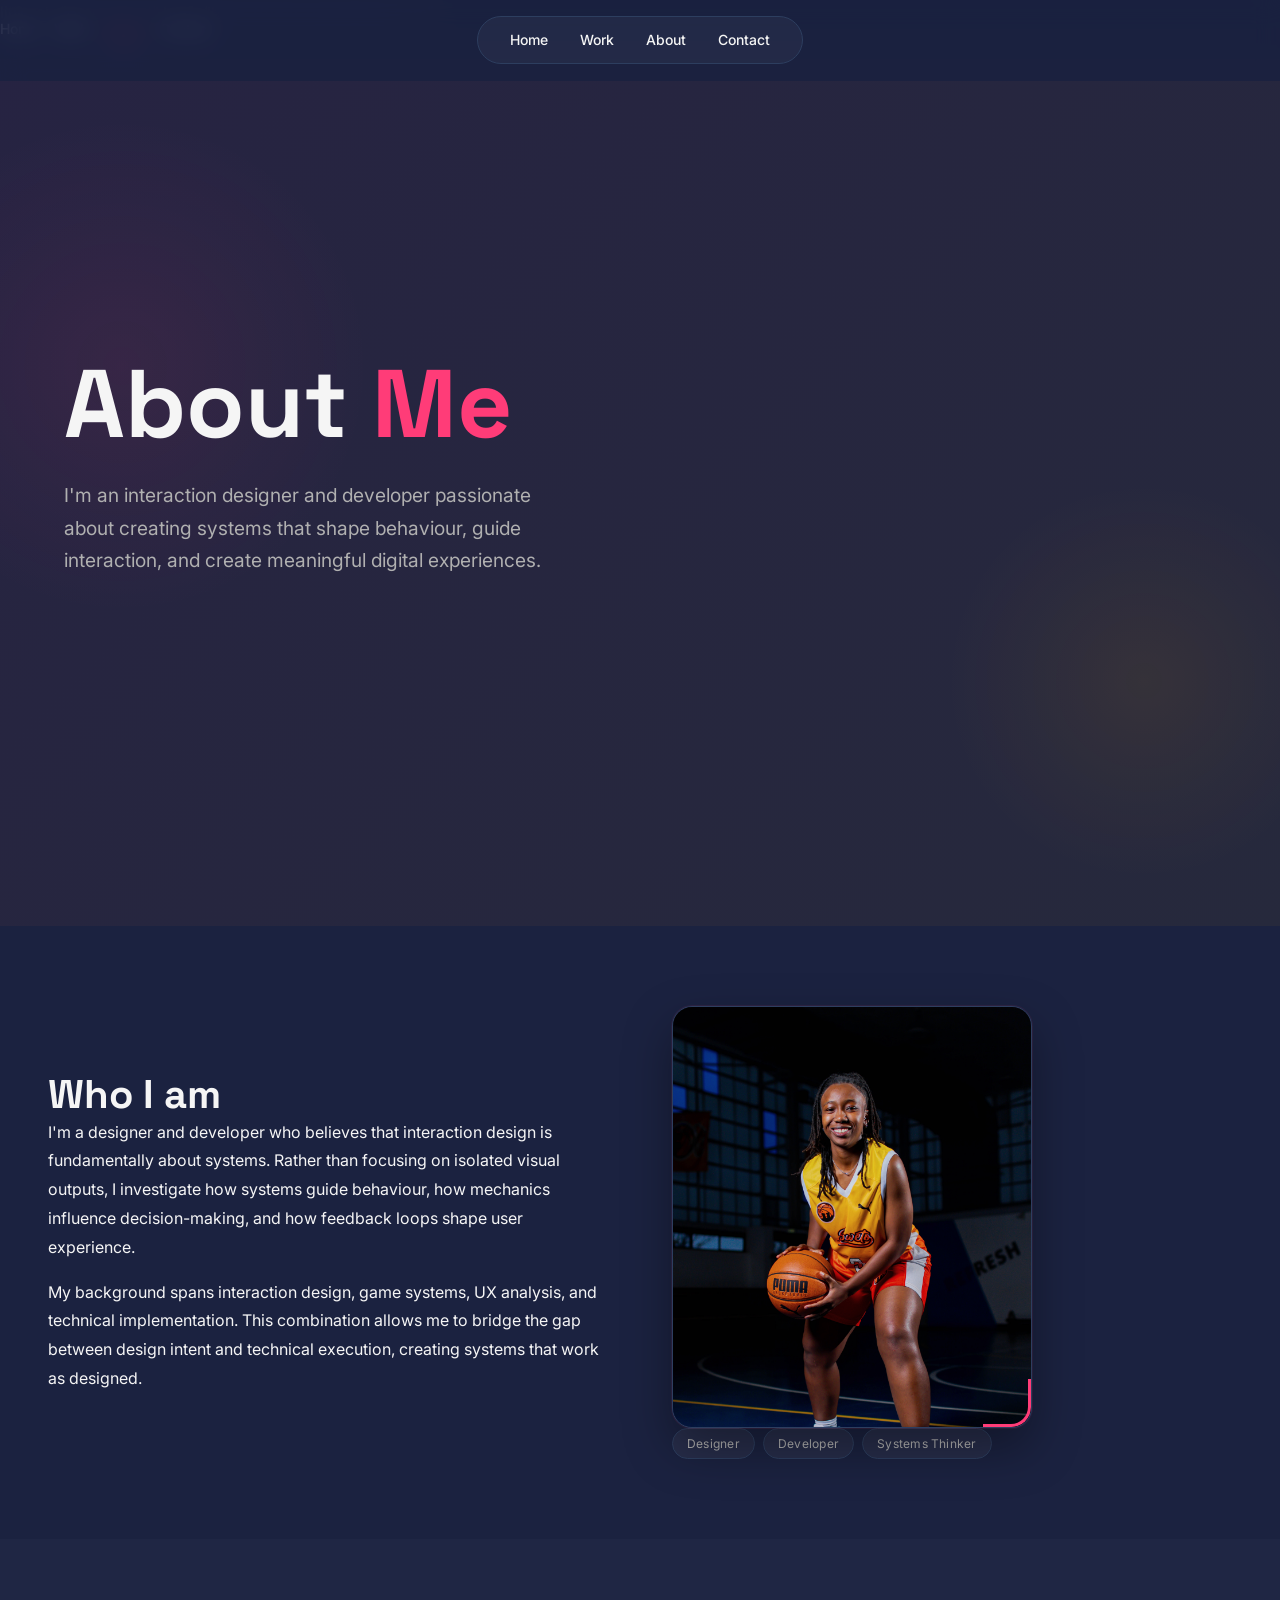
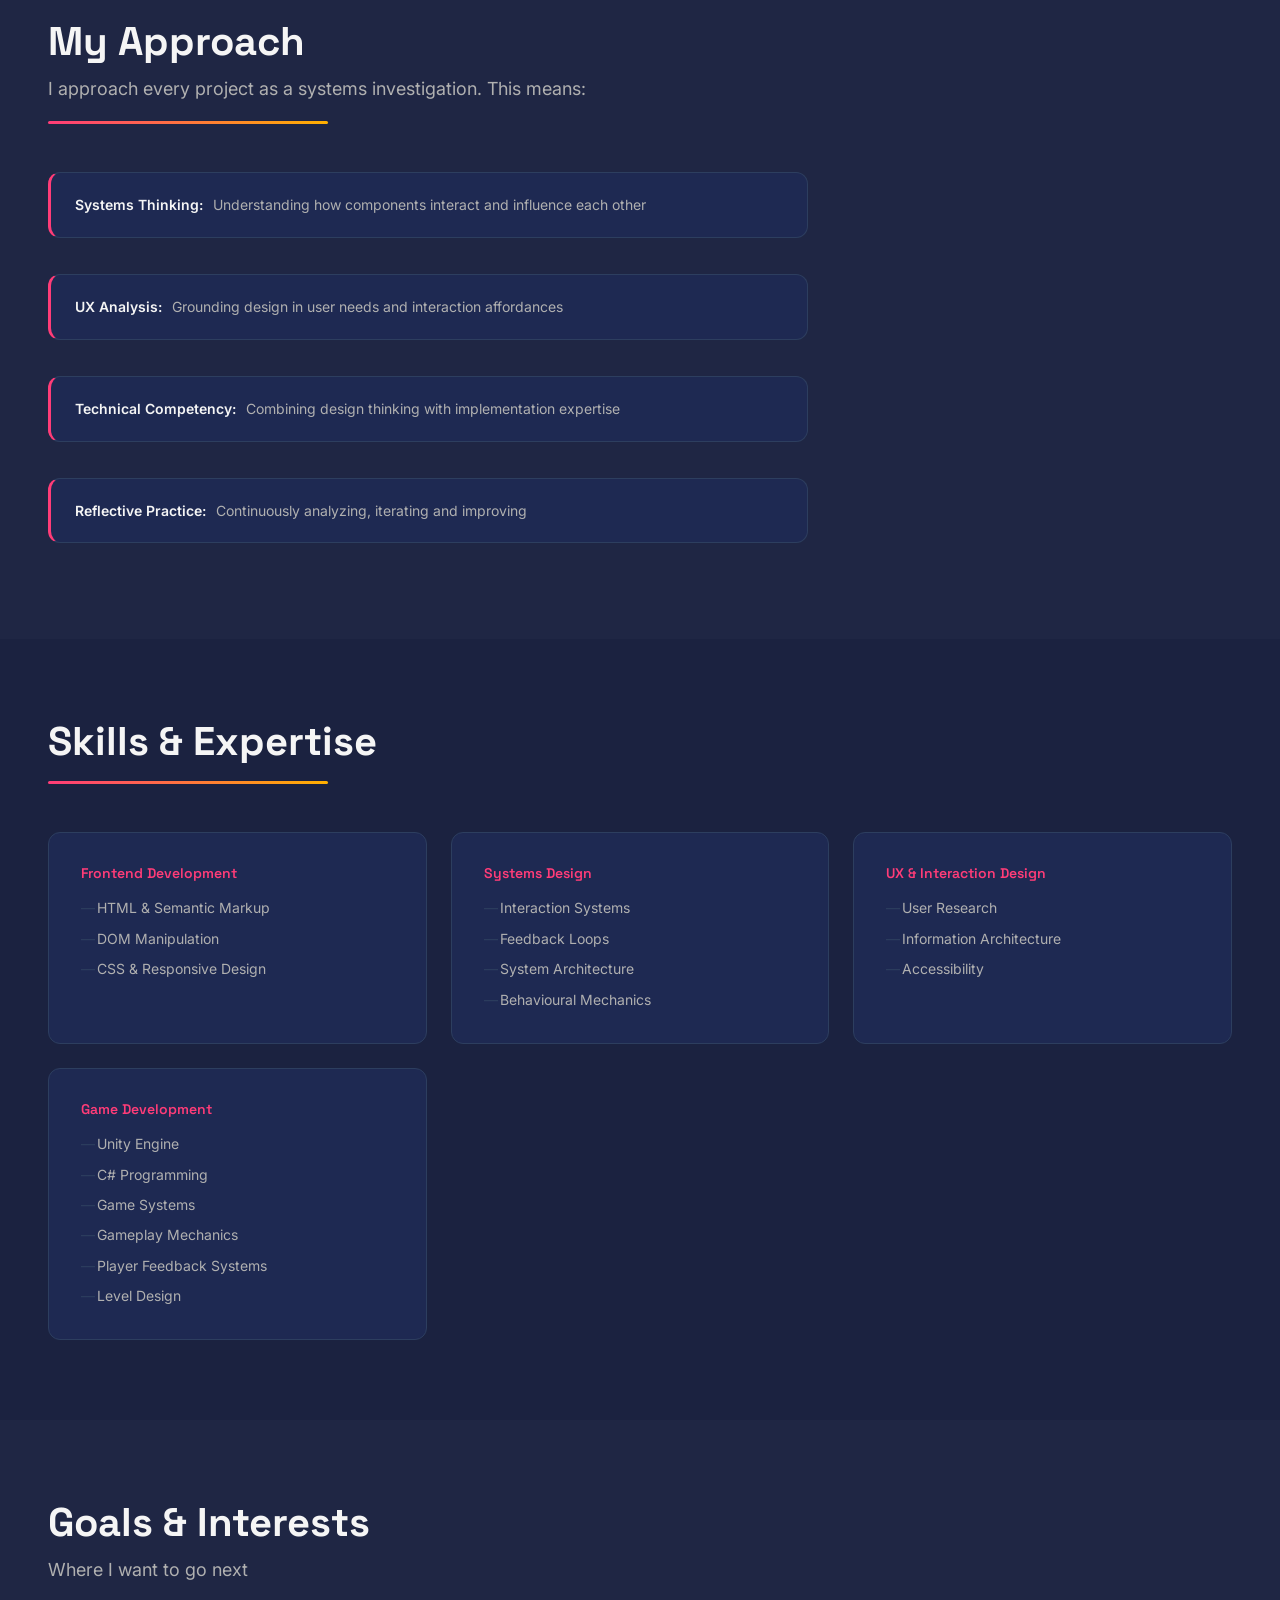
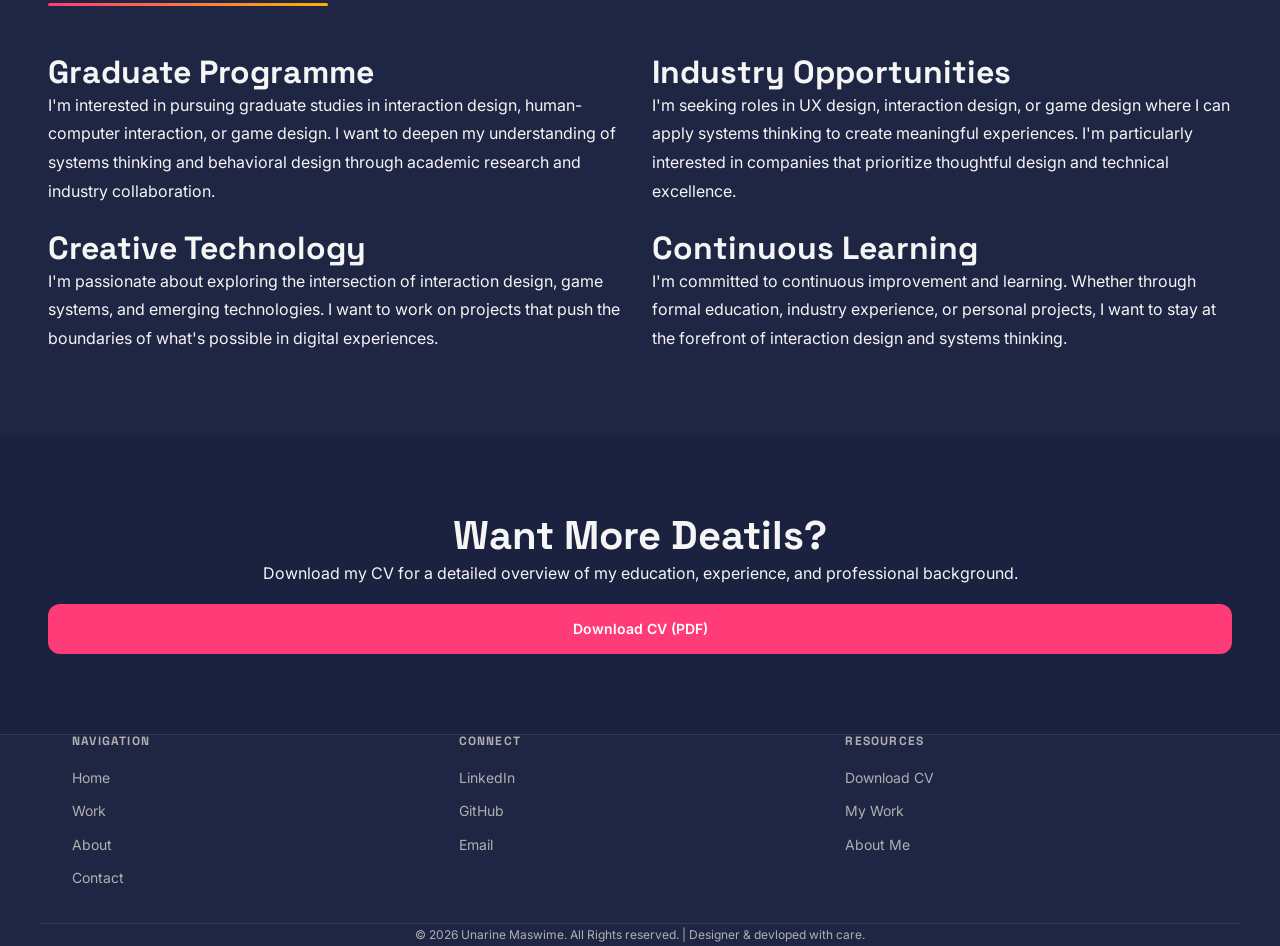
==== commit 2efed714: "completed minor edits for layout on contact page" ====
--- a/html/about.html
+++ b/html/about.html
@@ -15,6 +15,7 @@
     <link rel="stylesheet" href="/css/modal.css">
     <link rel="stylesheet" href="/css/animations.css">
     <link rel="stylesheet" href="/css/responsive.css">
+    <link rel="stylesheet" href="/css/about.css">
 
   
 
@@ -62,7 +63,8 @@
 
         <section>
             <div class="container">
-                <div class="grid-2">
+                <div class="grid-2 about-intro-grid">
+
                     <div class="scroll-reveal">
                         <h2>Who I am</h2>
                         <p>
@@ -80,13 +82,41 @@
                         </p>
                     </div>
 
-                    <div class="scroll-reveal">
+                    <div class="scroll-reveal about-photo-col" data-delay="1">
+                        <div class="about-photo-frame">
+                            <img 
+                            src="/assets/IMG_9813.jpg" 
+                            alt="Unarine Maswime - Interaction designer and developer"
+                            class="about-photo"
+                            loading="lazy"
+                            >
+
+                            <div class="about-photo-accent" aria-hidden="true"></div>
+                        </div>
+
+                        <div class="about-photo-tags">
+                            <span class="hero-tag">Designer</span>
+                            <span class="hero-tag">Developer</span>
+                            <span class="hero-tag">Systems Thinker</span>
+                        </div>
+                    </div>
+
+                    
+                </div>
+            </div>
+        </section>
+
+        <section class="alt">
+            <div class="container">
+                <div class="section-header scroll-reveal">
                         <h2>My Approach</h2>
                         <p>
                             I approach every project as a systems investigation. This means:
                         </p>
-
-                        <ul class="approach-list">
+                </div>
+
+                <div class="scroll-reveal">
+                    <ul class="approach-list">
                             <li class="approach-item">
                                 <strong class="approach-title">Systems Thinking:</strong>
                                 Understanding how components interact and influence each other
@@ -106,30 +136,32 @@
                                 <strong class="approach-title">Reflective Practice:</strong>
                                 Continuously analyzing, iterating and improving
                             </li>
-                        </ul>
-                    </div>
-                </div>
-            </div>
-        </section>
-
-        <section class="alt">
+                    </ul>
+
+                </div>
+            </div>
+        </section>
+
+        
+
+        <section>
             <div class="container">
-                <div class="section-header">
-                    <h2>Skills & Expertise</h2>
-                    <p>Tools and technologies I work with</p>
+                <div class="section-header scroll-reveal">
+                    <h2>Skills &amp; Expertise</h2>
+        
                 </div>
 
                 <div class="skills-grid">
                     <div class="skill-group scroll-reveal">
                         <h3>Frontend Development</h3>
                         <ul class="skill-list">
-                            <li>HTML & Semantic Markup</li>
+                            <li>HTML &amp; Semantic Markup</li>
                             <li>DOM Manipulation</li>
-                            <li>CSS & Responsive Design</li>
+                            <li>CSS &amp; Responsive Design</li>
                         </ul>
                     </div>
 
-                    <div class="skill-group scroll-reveal">
+                    <div class="skill-group scroll-reveal" data-delay="1">
                         <h3>Systems Design</h3>
                         <ul class="skill-list">
                             <li>Interaction Systems</li>
@@ -140,7 +172,7 @@
                     </div>
 
                     <div class="skill-group scroll-reveal">
-                        <h3>UX & Interaction Design</h3>
+                        <h3>UX &amp; Interaction Design</h3>
                         <ul class="skill-list">
                             <li>User Research</li>
                             <li>Information Architecture</li>
@@ -163,10 +195,10 @@
             </div>
         </section>
 
-        <section>
+        <section class="alt">
             <div class="container">
-                <div class="section-header">
-                    <h2>Goals & Interests</h2>
+                <div class="section-header scroll-reveal">
+                    <h2>Goals &amp; Interests</h2>
                     <p>Where I want to go next</p>
                 </div>
 
@@ -181,7 +213,7 @@
                         </p>
                     </div>
 
-                    <div class="scroll-reveal">
+                    <div class="scroll-reveal" data-delay="1">
                         <h3>Industry Opportunities</h3>
                         <p>
                             I'm seeking roles in UX design, interaction design, or game design 
@@ -191,7 +223,7 @@
                         </p>
                     </div>
 
-                    <div class="scroll-reveal">
+                    <div class="scroll-reveal" data-delay="2">
                         <h3>Creative Technology</h3>
                         <p>
                             I'm passionate about exploring the intersection of interaction design, 
@@ -200,7 +232,7 @@
                         </p>
                     </div>
 
-                    <div class="scroll-reveal">
+                    <div class="scroll-reveal" data-delay="3">
                         <h3>Continuous Learning</h3>
                         <p>
                             I'm committed to continuous improvement and learning. Whether through 
@@ -212,14 +244,14 @@
             </div>
         </section>
 
-        <section class="alt">
+        <section>
             <div class="container text-center">
                 <h2 class="scroll-reveal">Want More Deatils?</h2>
-                <p class="scroll-reveal">
+                <p class="scroll-reveal" data-delay="1">
                     Download my CV for a detailed overview of my education, experience, 
                     and professional background.
                 </p>
-                <a href="" download class="btn btn-primary scroll-reveal">
+                <a href="" download class="btn btn-primary scroll-reveal" data-delay="2">
                     Download CV (PDF)
                 </a>
             </div>
@@ -260,7 +292,7 @@
 
         <div class="footer-bottom">
             <p>
-                &copy; 2026 Unarine Maswime. All Rights reserved. | Designer & devloped with care.
+                &copy; 2026 Unarine Maswime. All Rights reserved. | Designer &amp; devloped with care.
             </p>
         </div>
     </footer>
--- a/css/about.css
+++ b/css/about.css
@@ -0,0 +1,124 @@
+.about-intro-grid {
+    align-items: center;
+    gap: 4rem;
+}
+
+.about-photo-col {
+    display: flex;
+    flex-direction: column;
+    align-items: center;
+    gap: 1.25rem;
+}
+
+.about-photo-frame {
+    position: relative;
+    width: 100%;
+    max-width: 360px;
+    border-radius: var(--radius-lg);
+    overflow: hidden;
+    border: 1px solid var(--color-border);
+    box-shadow: 0 0 0 1px rgba(255, 60, 120, 0.08),
+                0 20px 48px rgba(0, 0, 0, 0.35);
+    transform: border-color var(--transition-base),
+               box shadow var(--transition-base),
+               transform var(--transition-base);
+}
+
+.about-photo-frame:hover {
+    border-color: var(--color-primary);
+    box-shadow: 0 0 0 1px rgba(255, 60, 120, 0.2),
+                0 24px 56px rgba(255, 60, 120, 0.18);
+    transform: translateY(-4px);
+}
+
+.about-photo {
+    display: block;
+    width: 100%;
+    height: 420px;
+    object-fit: cover;
+    object-position: center top;
+    filter: saturate(0.85) brightness(0.95);
+    transition: filter var(--transition-slow), transform var(--transition-slow);
+}
+.about-photo-frame:hover .about-photo {
+    filter: saturate(1) brightness(1);
+    transform: scale(1.03);
+}
+
+.about-photo-accent {
+    position: absolute;
+    bottom: 0; right: 0;
+    width: 48px; height: 48px;
+    border-bottom: 3px solid var(--color-primary);
+    border-right: 3px solid var(--color-primary);
+    border-bottom-right-radius: var(--radius-lg);
+    pointer-events: none;
+}
+
+.about-photo-tags {
+    display: flex;
+    flex-wrap: wrap;
+    justify-content: left;
+    gap: 0.5rem;
+}
+
+.approach-list {
+    display: flex;
+    flex-direction: column;
+    gap: 1.25rem;
+    max-width: 760px;
+}
+
+.approach-item {
+    padding: 1.25rem 1.5rem;
+    background-color: var(--color-bg-card);
+    border: 1px solid var(--color-border);
+    border-left: 3px solid var(--color-primary);
+    border-radius: var(--radius-md);
+    font-size: var(--font-size-sm);
+    color: var(--color-text-secondary);
+    line-height: 1.7;
+    transition: border-color var(--transition-base), background-color var(--transition-base);
+}
+.approach-item:hover {
+    background-color: var(--color-bg-elevated);
+    border-left-color: var(--color-secondary);
+}
+.approach-title {
+    color: var(--color-text);
+    font-weight: 600;
+    display: inline;
+    margin-right: 0.4rem;
+}
+
+@media (max-width: 1023px) {
+    .about-intro-grid {
+        grid-template-columns: 1fr; 
+        gap: var(--spacing-2xl);
+    }
+ 
+    .about-photo-col {
+        order: -1;
+    }
+ 
+    .about-photo-frame {
+        max-width: 300px;
+        margin: 0 auto;
+    }
+ 
+    .about-photo {
+        height: 340px;
+    }
+}
+
+@media (max-width: 767px) {
+    .about-photo-frame {
+        max-width: 260px;
+    }
+    .about-photo {
+        height: 280px;
+    }
+    .approach-item {
+        padding: 1rem 1.25rem;
+    }
+}
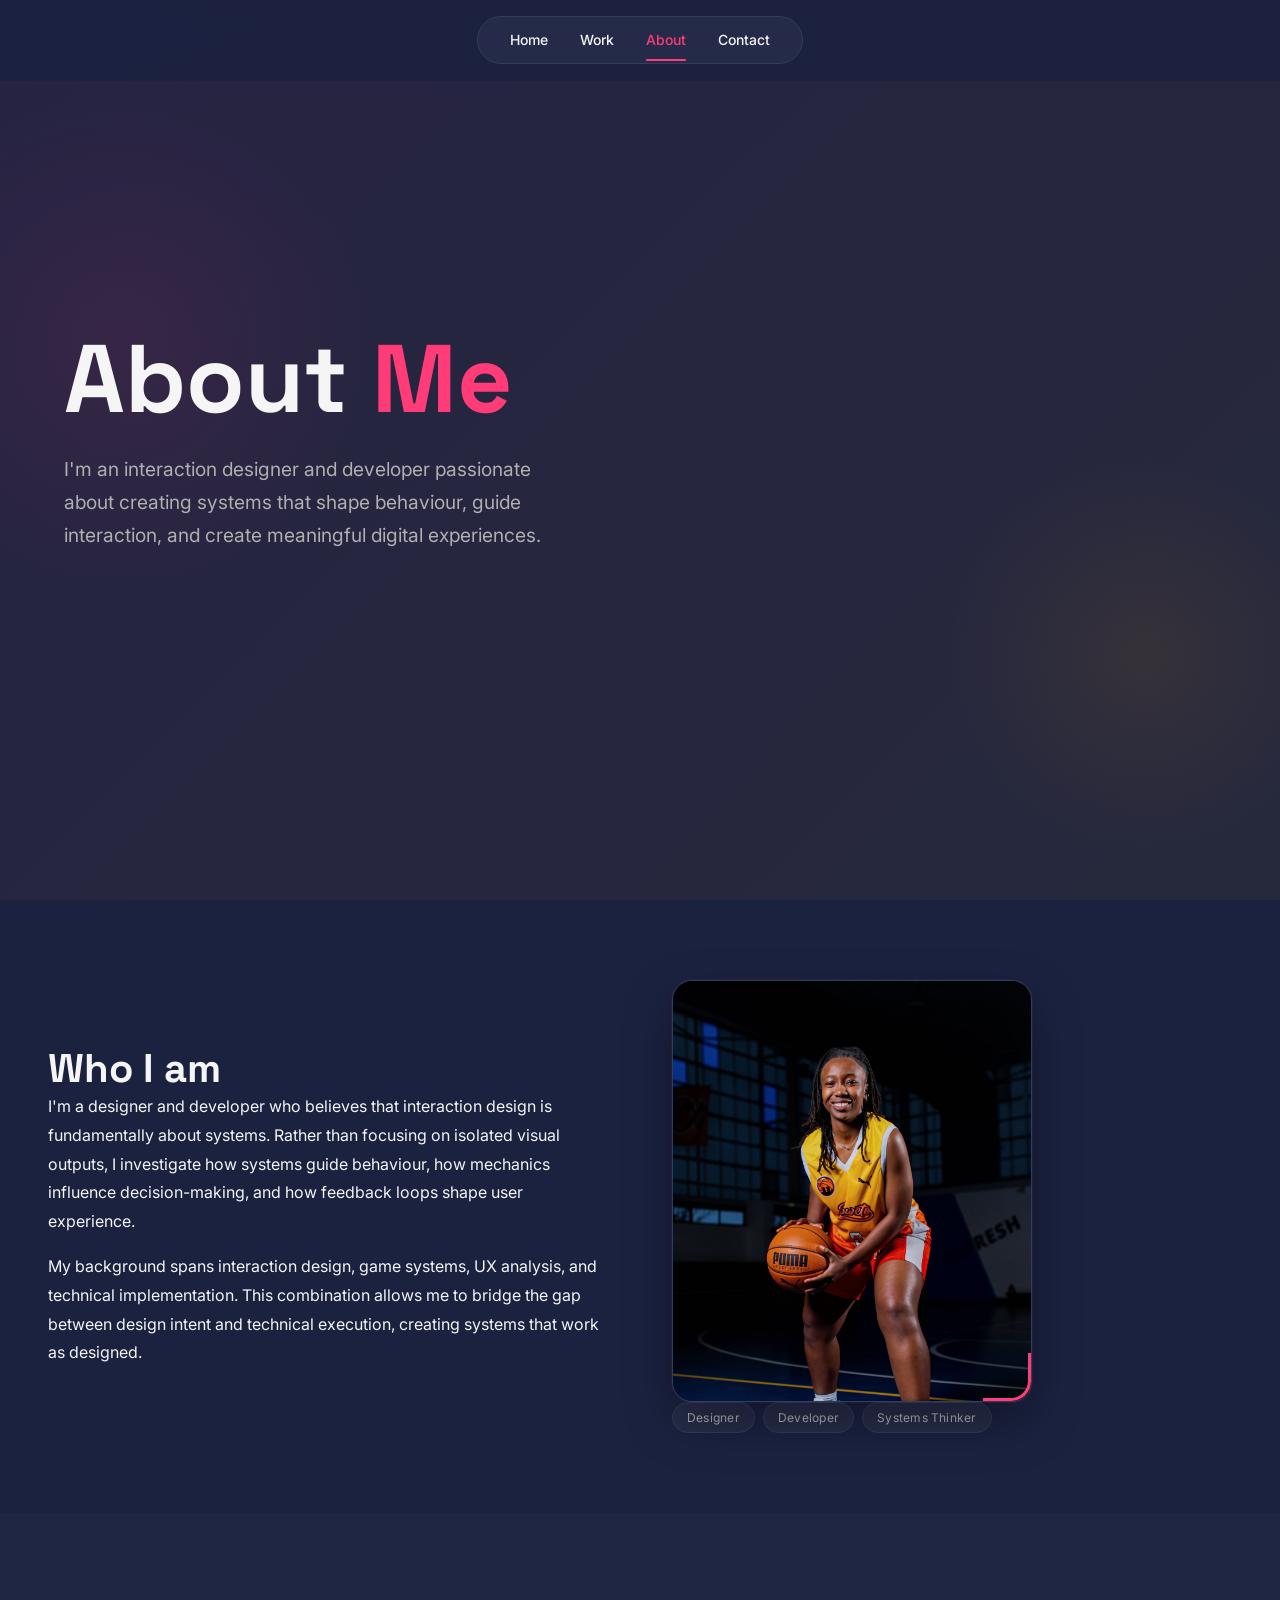
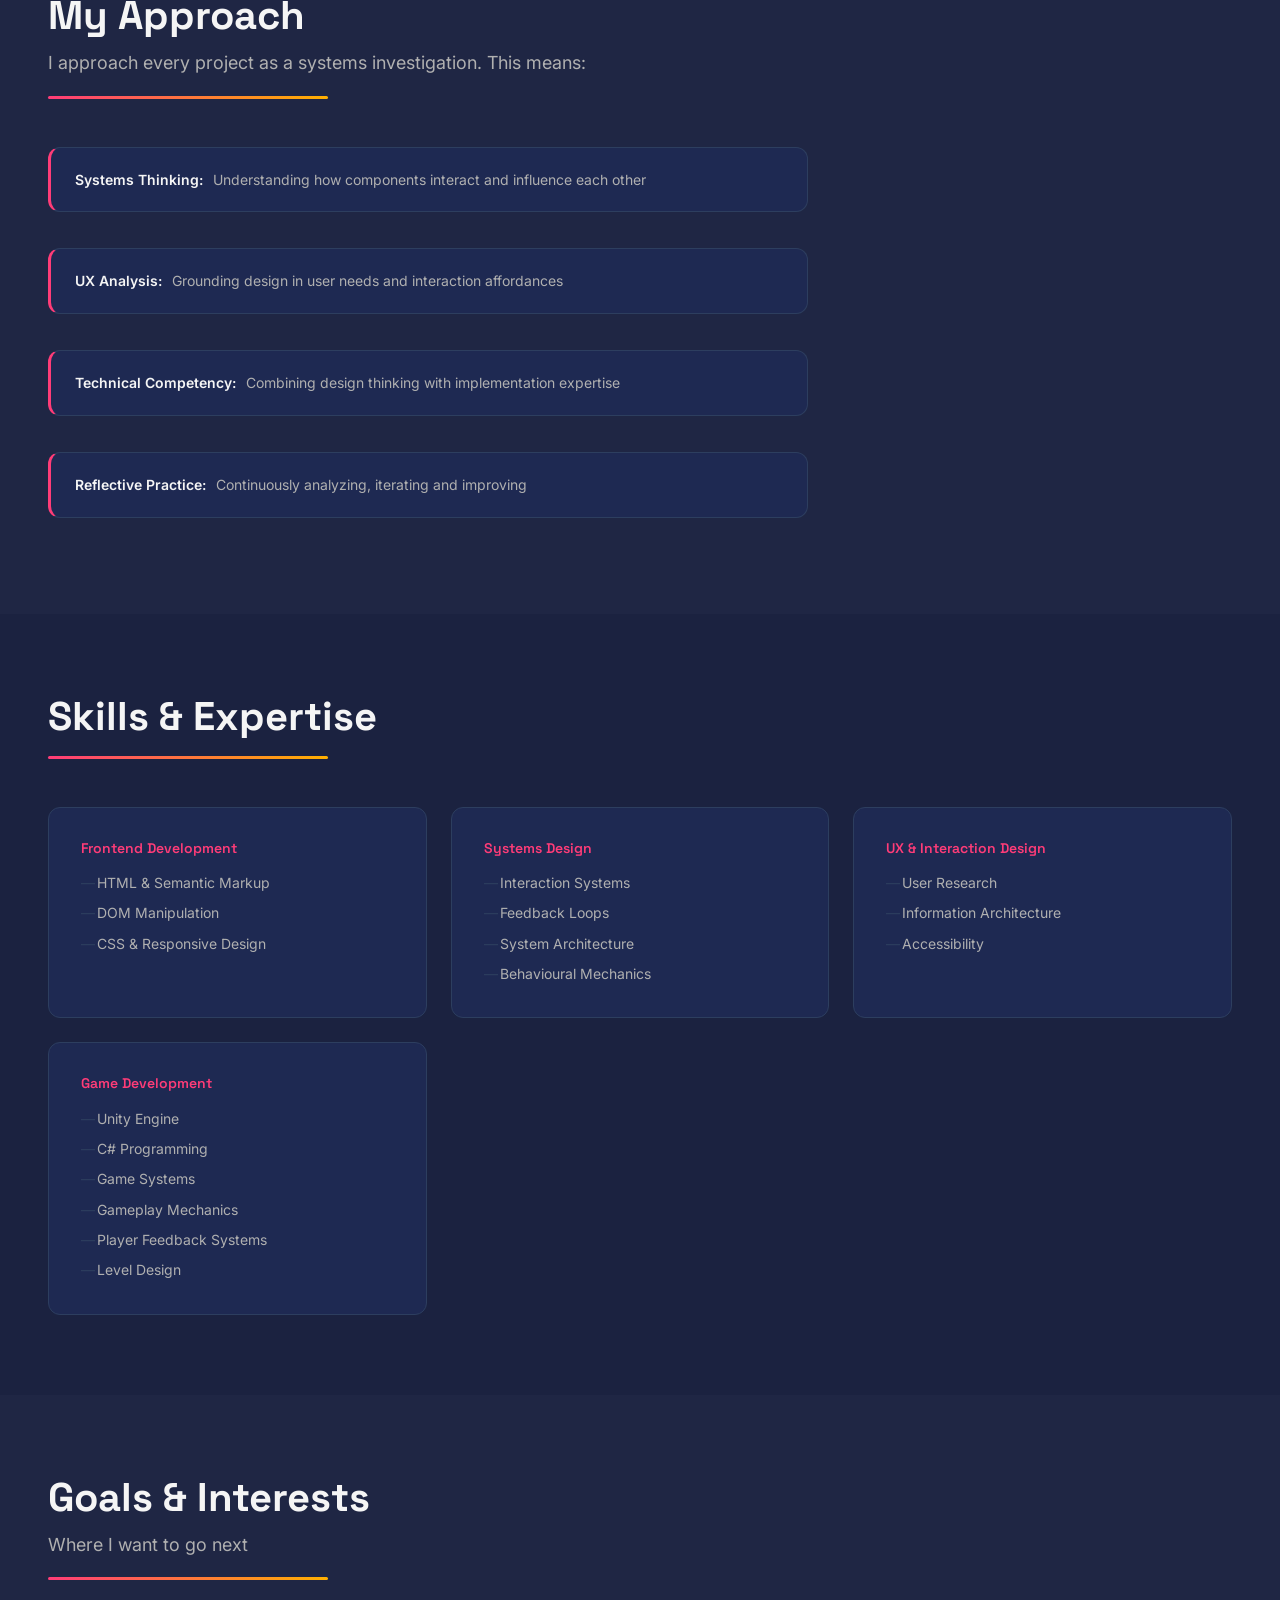
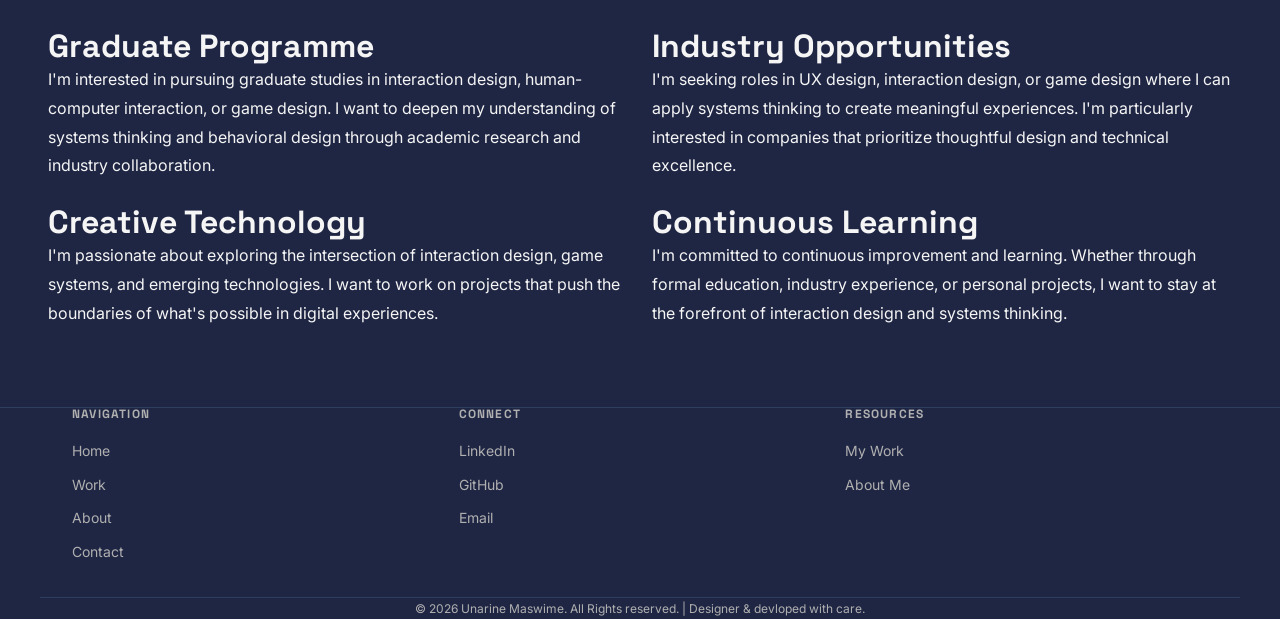
==== commit c50bdbcf: "final edits on html pages for structure" ====
--- a/html/about.html
+++ b/html/about.html
@@ -5,7 +5,7 @@
     <meta name="viewport" content="width=device-width, initial-scale=1.0">
     <title>Una's Portfolio Website</title>
 
-    link rel="preconnect" href="https://fonts.googleapis.com">
+    <link rel="preconnect" href="https://fonts.googleapis.com">
     <link rel="preconnect" href="https://fonts.gstatic.com" crossorigin>
     <link href="https://fonts.googleapis.com/css2?family=Space+Grotesk:wght@400;500;700&family=Inter:wght@300;400;500;600&display=swap" rel="stylesheet">
     
@@ -31,18 +31,7 @@
      
     <div class="cursor"></div>
 
-    <header>
-        <nav>
-            <div class="nav-wrapper">
-                <div class="pill-container">
-                    <a href="/index.html" class="nav-link">Home</a>
-                    <a href="./work.html" class="nav-link">Work</a>
-                    <a href="./about.html" class="nav-link">About</a>
-                    <a href="./contact.html" class="nav-link">Contact</a>
-                </div>
-            </div>
-        </nav>
-    </header>
+    <div id="nav-root"></div>
 
     <main>
         <section class="hero fade-on-load">
@@ -244,18 +233,7 @@
             </div>
         </section>
 
-        <section>
-            <div class="container text-center">
-                <h2 class="scroll-reveal">Want More Deatils?</h2>
-                <p class="scroll-reveal" data-delay="1">
-                    Download my CV for a detailed overview of my education, experience, 
-                    and professional background.
-                </p>
-                <a href="" download class="btn btn-primary scroll-reveal" data-delay="2">
-                    Download CV (PDF)
-                </a>
-            </div>
-        </section>
+        
     </main>
 
 
@@ -274,8 +252,8 @@
             <div class="footer-section">
                 <h3>Connect</h3>
                 <ul>
-                  <li><a href="https://linkedin.com" target="_blank">LinkedIn</a></li>
-                  <li><a href="https://github.com" target="_blank">GitHub</a></li>
+                  <li><a href="https://linkedin.com/in/unarine-maswime-b645ba385" target="_blank">LinkedIn</a></li>
+                  <li><a href="https://github.com/UnaSwims22" target="_blank">GitHub</a></li>
                   <li><a href="mailto:maswimeunarine@gmail.com">Email</a></li>
                </ul>
             </div>
@@ -283,7 +261,7 @@
             <div class="footer-section">
                <h3>Resources</h3>
                <ul>
-                 <li><a href="" download>Download CV</a></li>
+                 
                  <li><a href="./work.html">My Work</a></li>
                  <li><a href="./about.html">About Me</a></li>
                </ul>
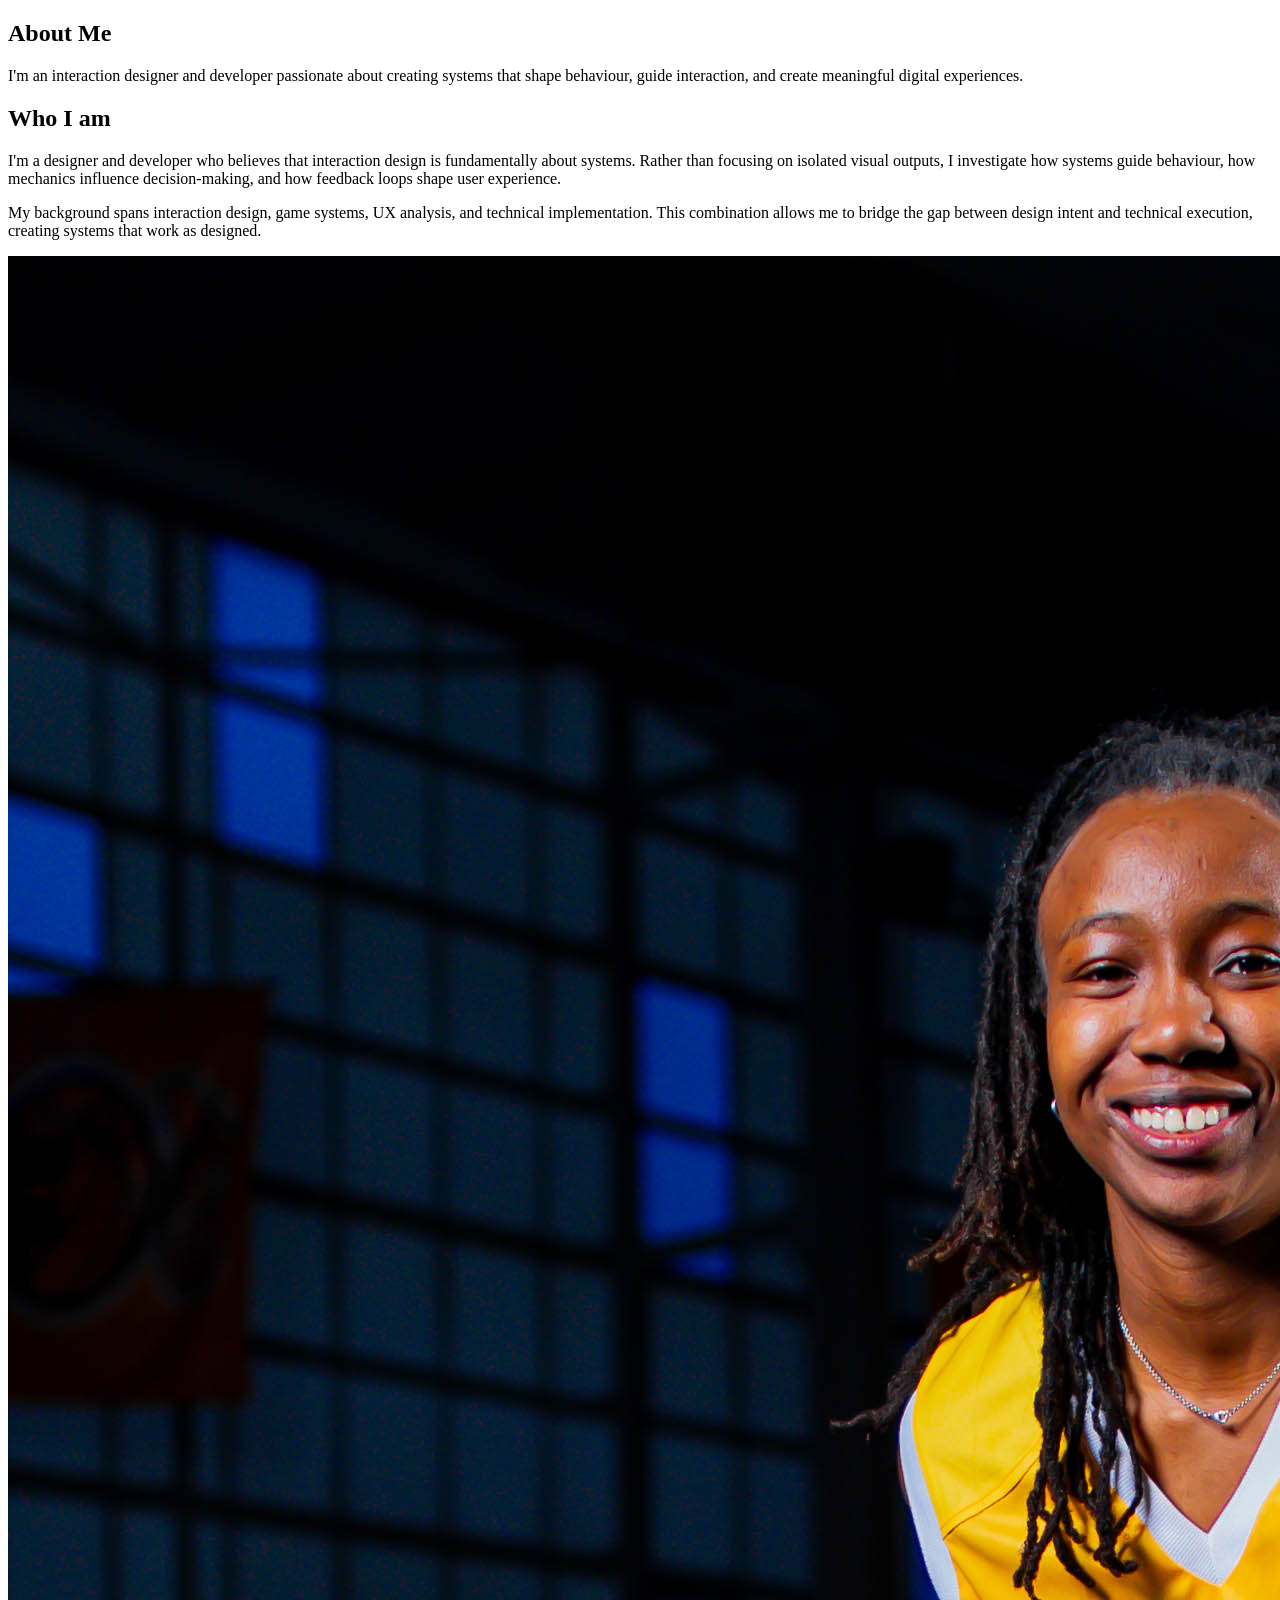
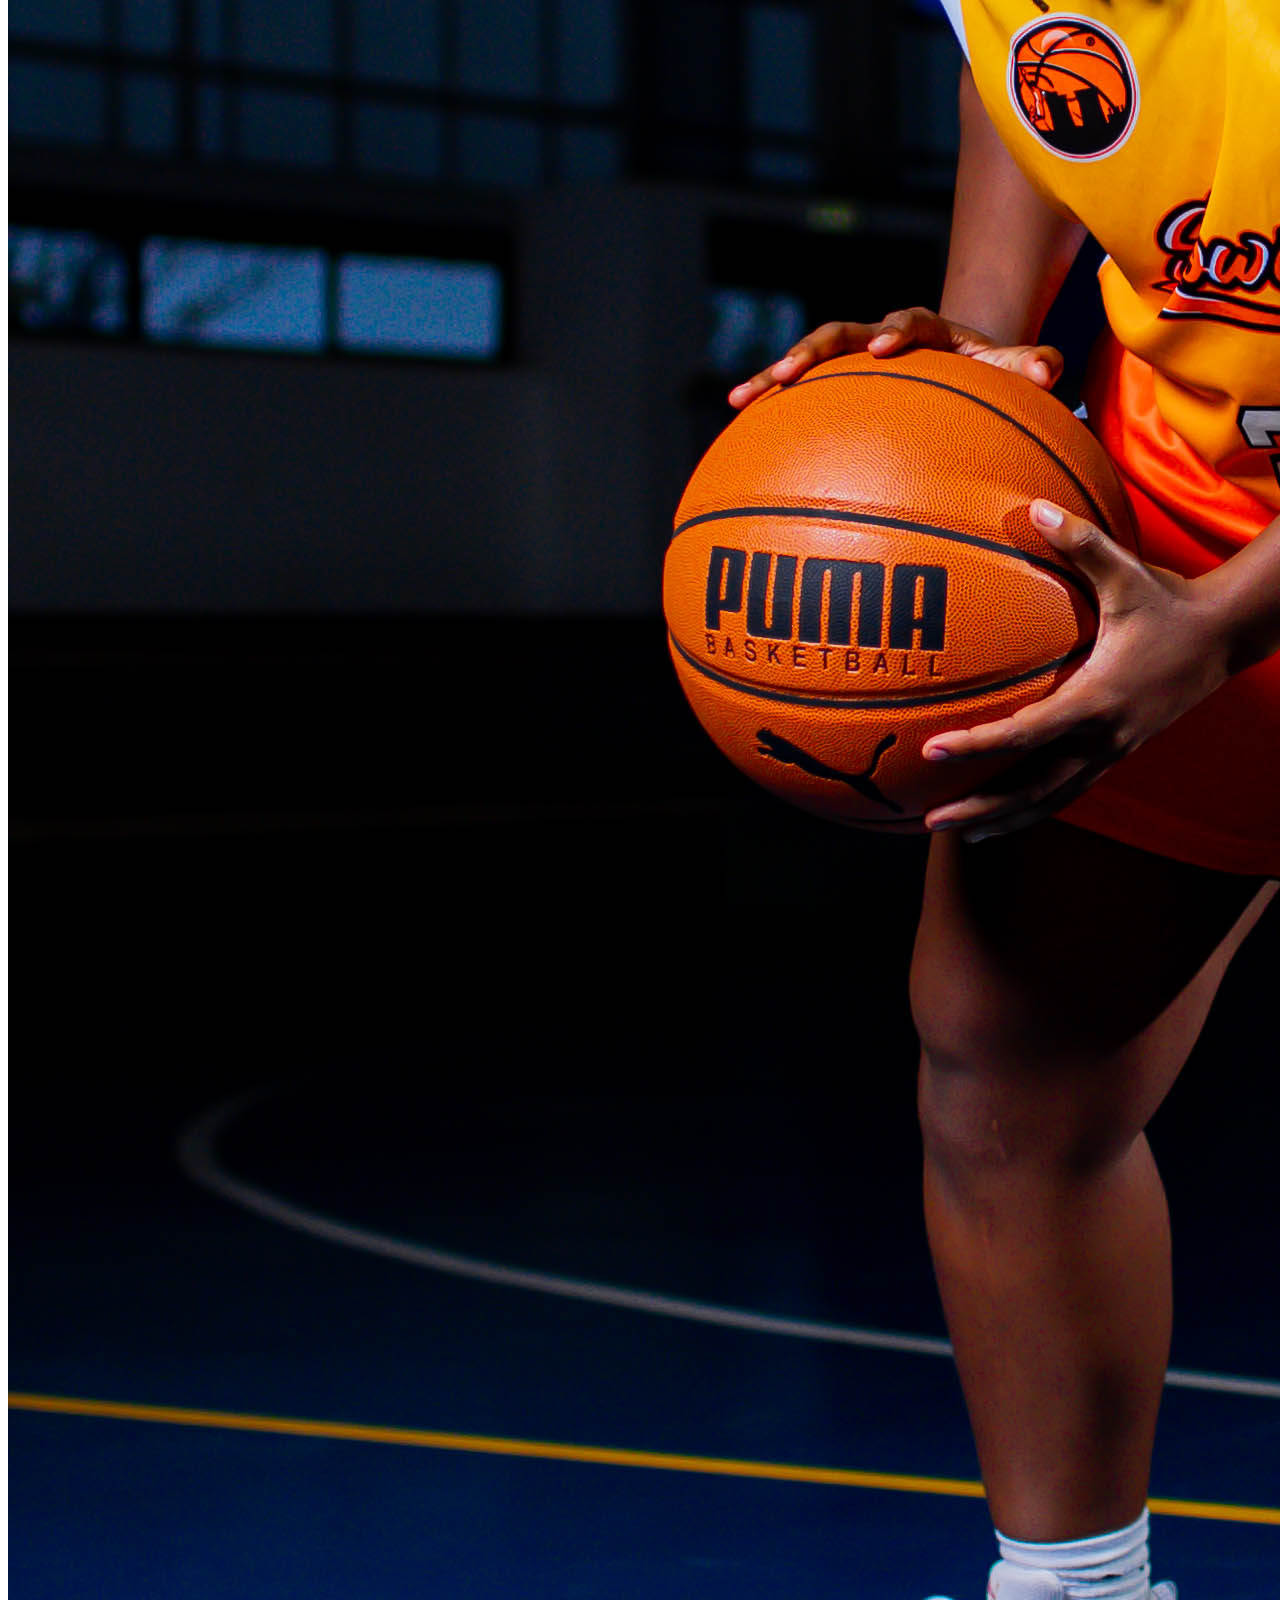
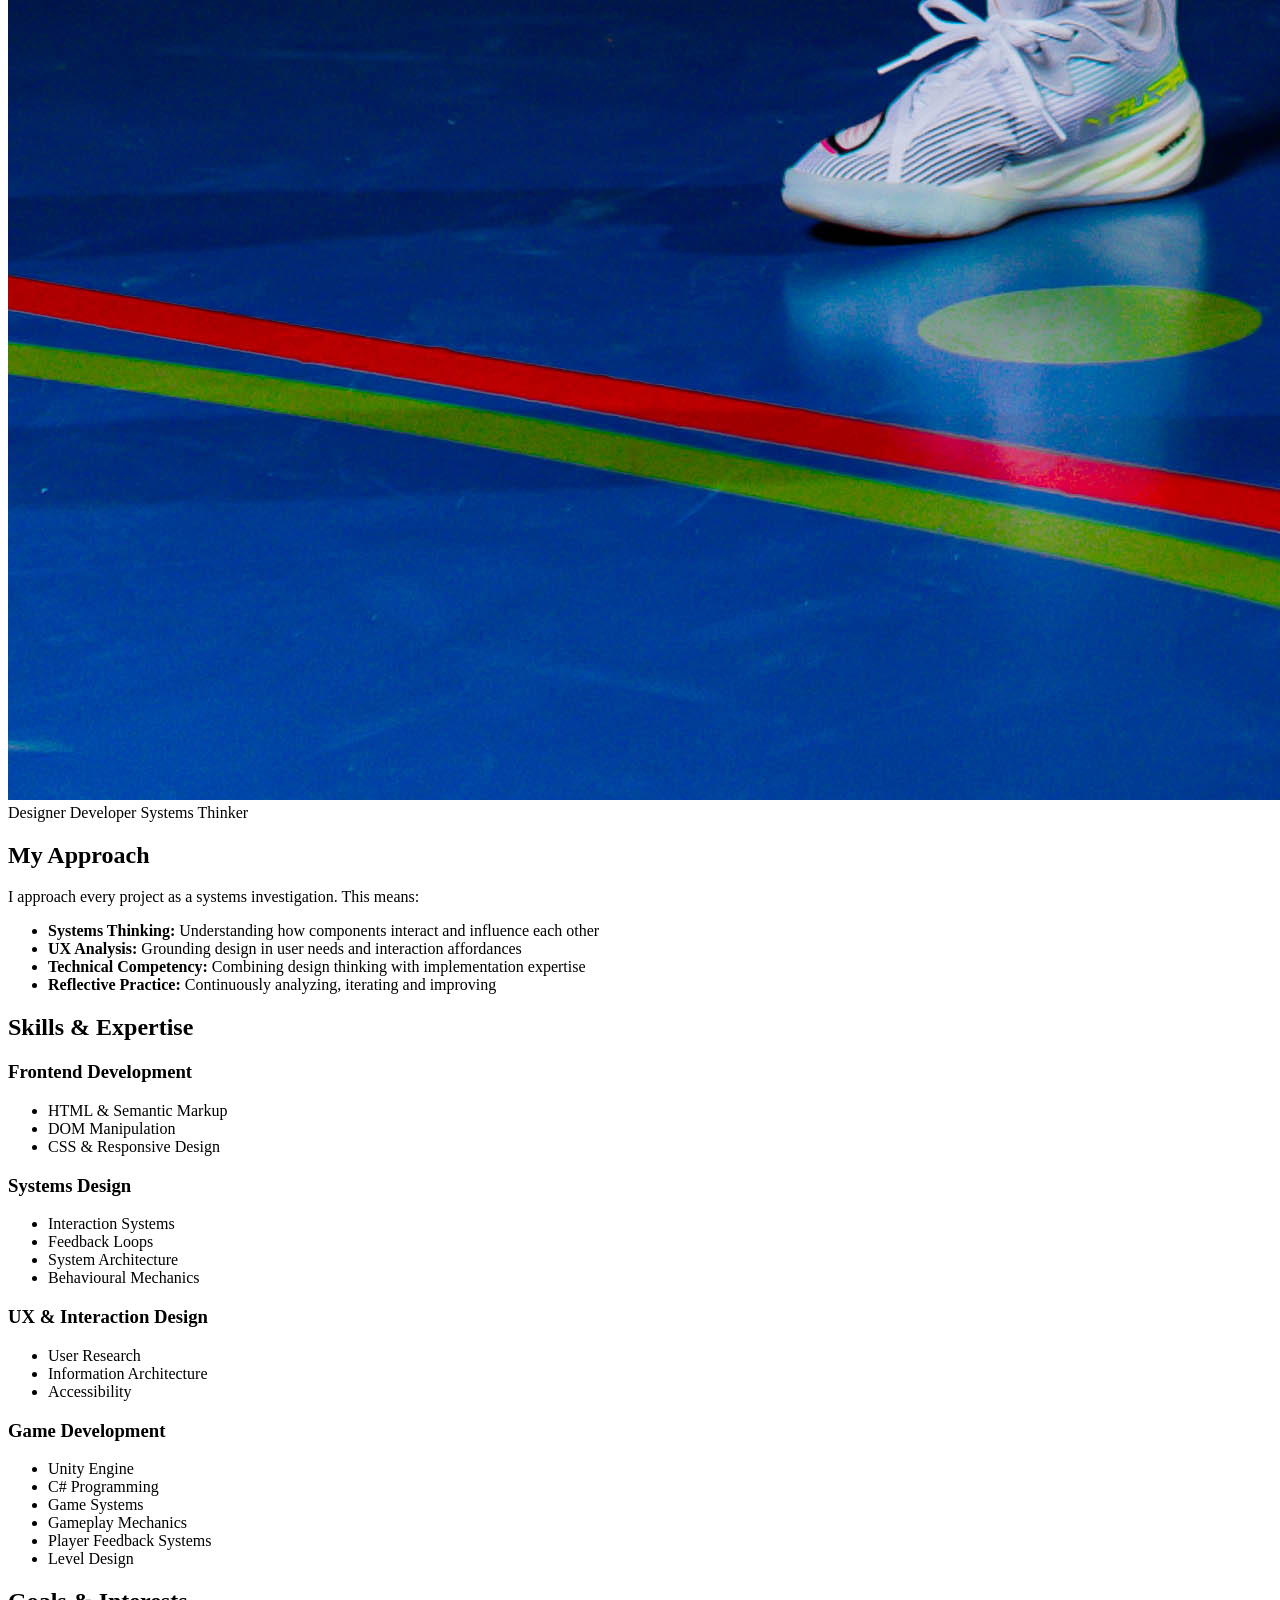
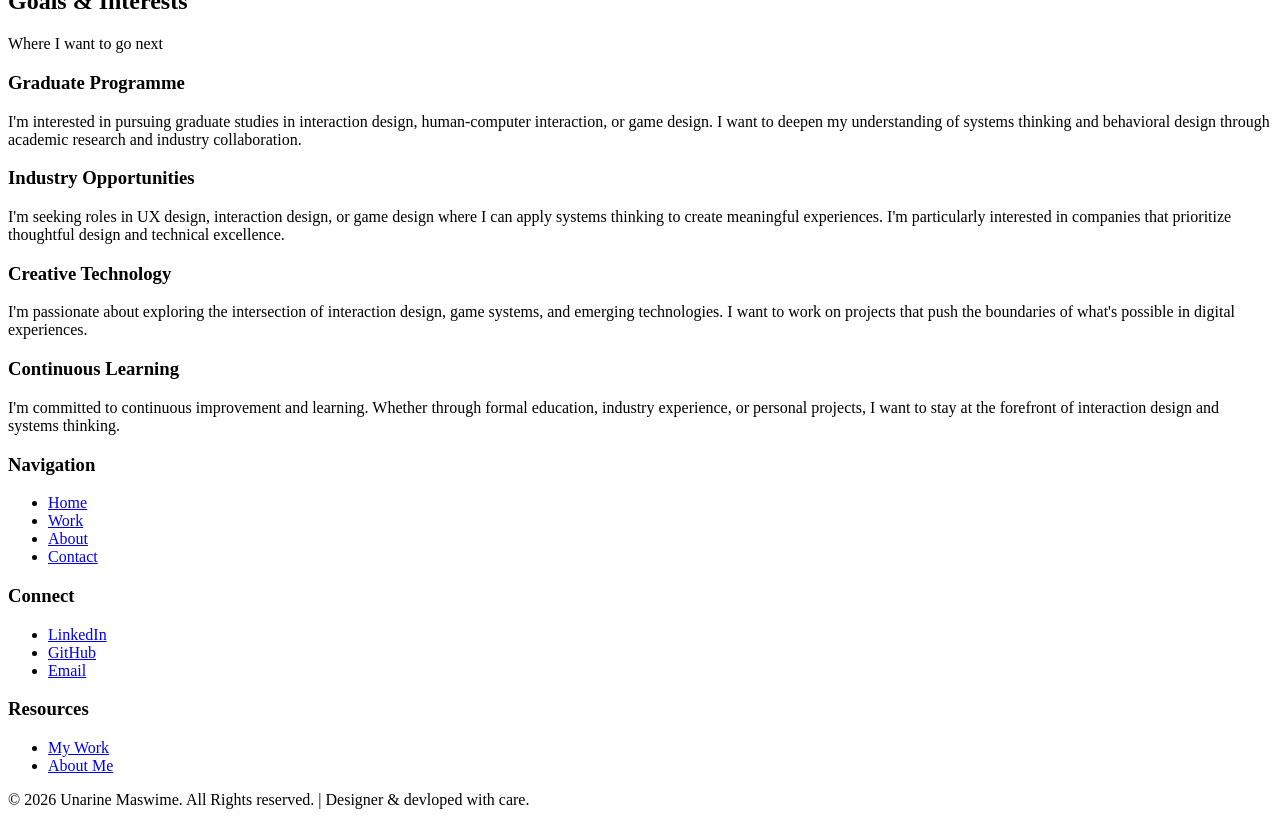
==== commit 5406f650: "edits" ====
--- a/html/about.html
+++ b/html/about.html
@@ -9,22 +9,22 @@
     <link rel="preconnect" href="https://fonts.gstatic.com" crossorigin>
     <link href="https://fonts.googleapis.com/css2?family=Space+Grotesk:wght@400;500;700&family=Inter:wght@300;400;500;600&display=swap" rel="stylesheet">
     
-    <link rel="stylesheet" href="/css/style.css">
-    <link rel="stylesheet" href="/css/layout.css">
-    <link rel="stylesheet" href="/css/components.css">
-    <link rel="stylesheet" href="/css/modal.css">
-    <link rel="stylesheet" href="/css/animations.css">
-    <link rel="stylesheet" href="/css/responsive.css">
-    <link rel="stylesheet" href="/css/about.css">
+    <link rel="stylesheet" href="css/style.css">
+    <link rel="stylesheet" href="css/layout.css">
+    <link rel="stylesheet" href="css/components.css">
+    <link rel="stylesheet" href="css/modal.css">
+    <link rel="stylesheet" href="css/animations.css">
+    <link rel="stylesheet" href="css/responsive.css">
+    <link rel="stylesheet" href="css/about.css">
 
   
 
 
-    <script defer src="/js/nav.js"></script>
-    <script defer src="/js/animations.js"></script>
-    <script defer src="/js/cursor.js"></script>
-    <script defer src="/js/form.js"></script>
-    <script defer src="/js/modal.js"></script>
+    <script defer src="js/nav.js"></script>
+    <script defer src="js/animations.js"></script>
+    <script defer src="js/cursor.js"></script>
+    <script defer src="js/form.js"></script>
+    <script defer src="js/modal.js"></script>
 </head>
 
 <body class="body">
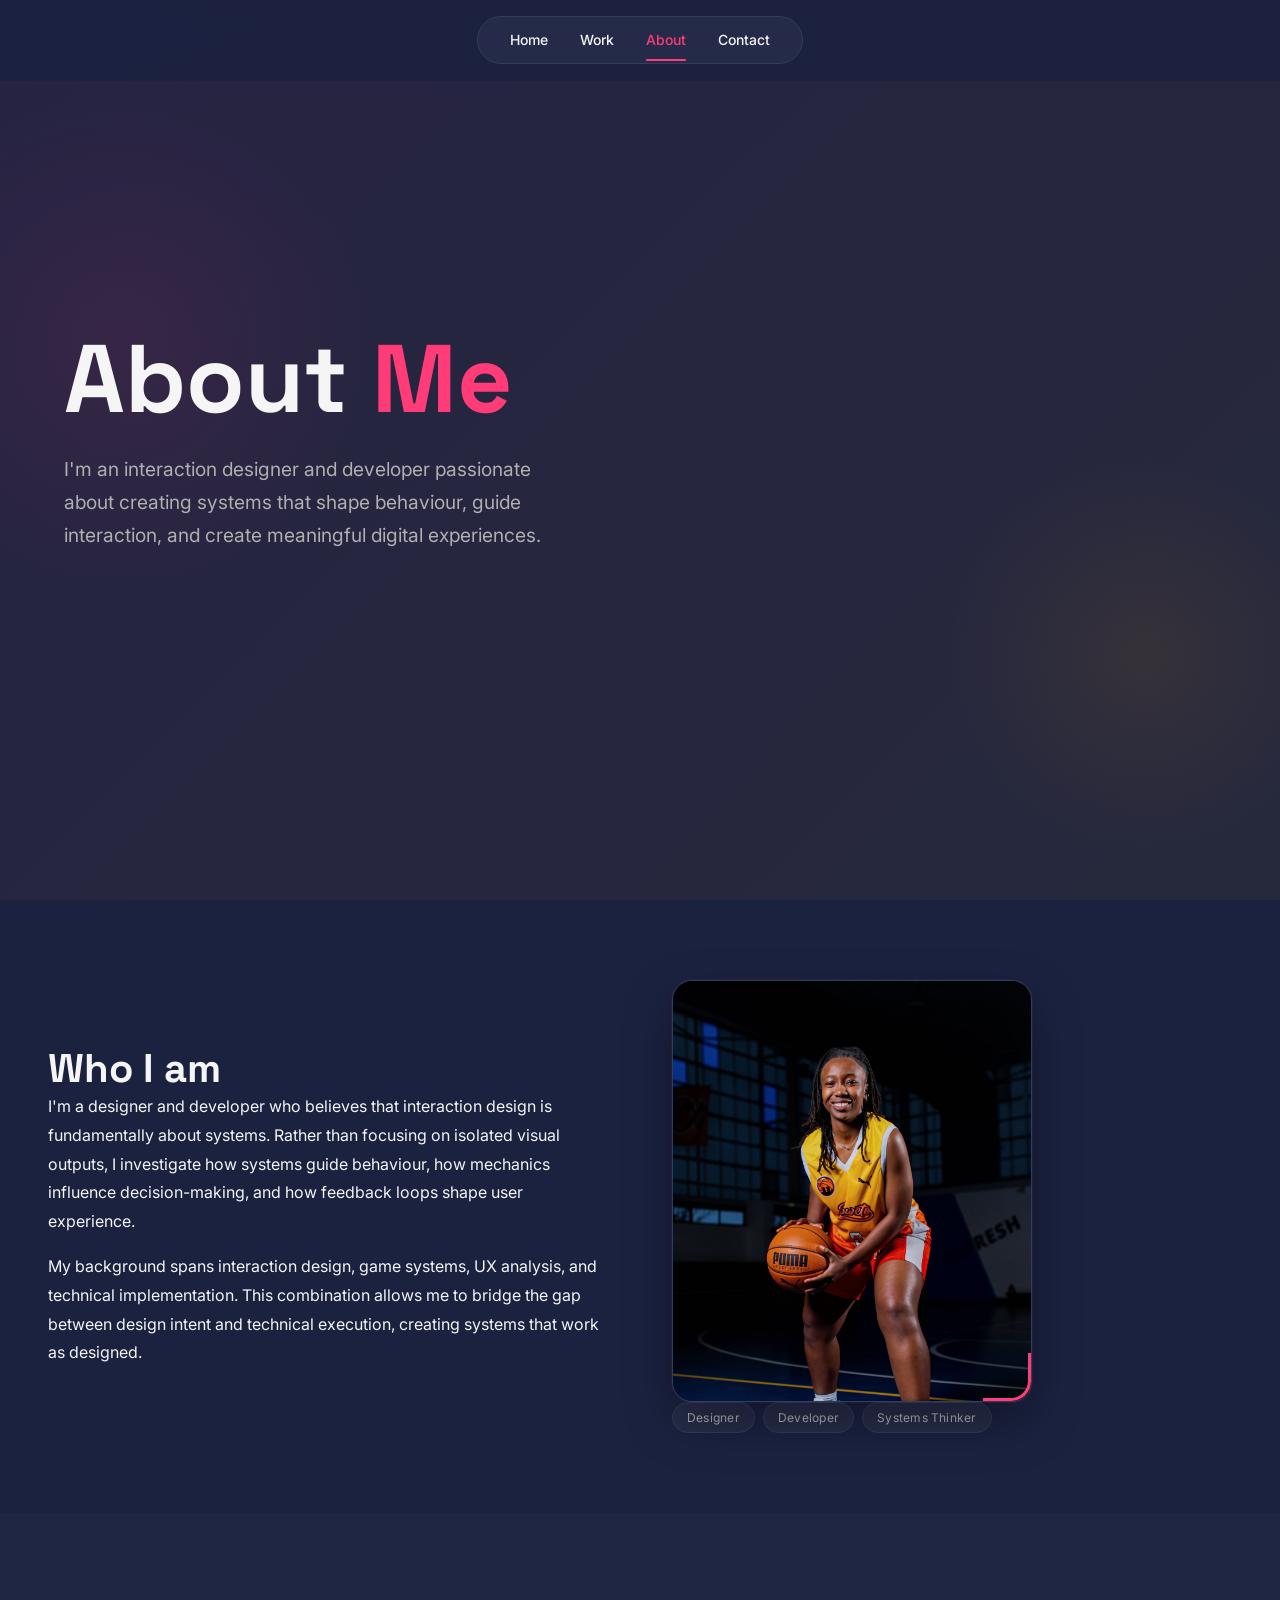
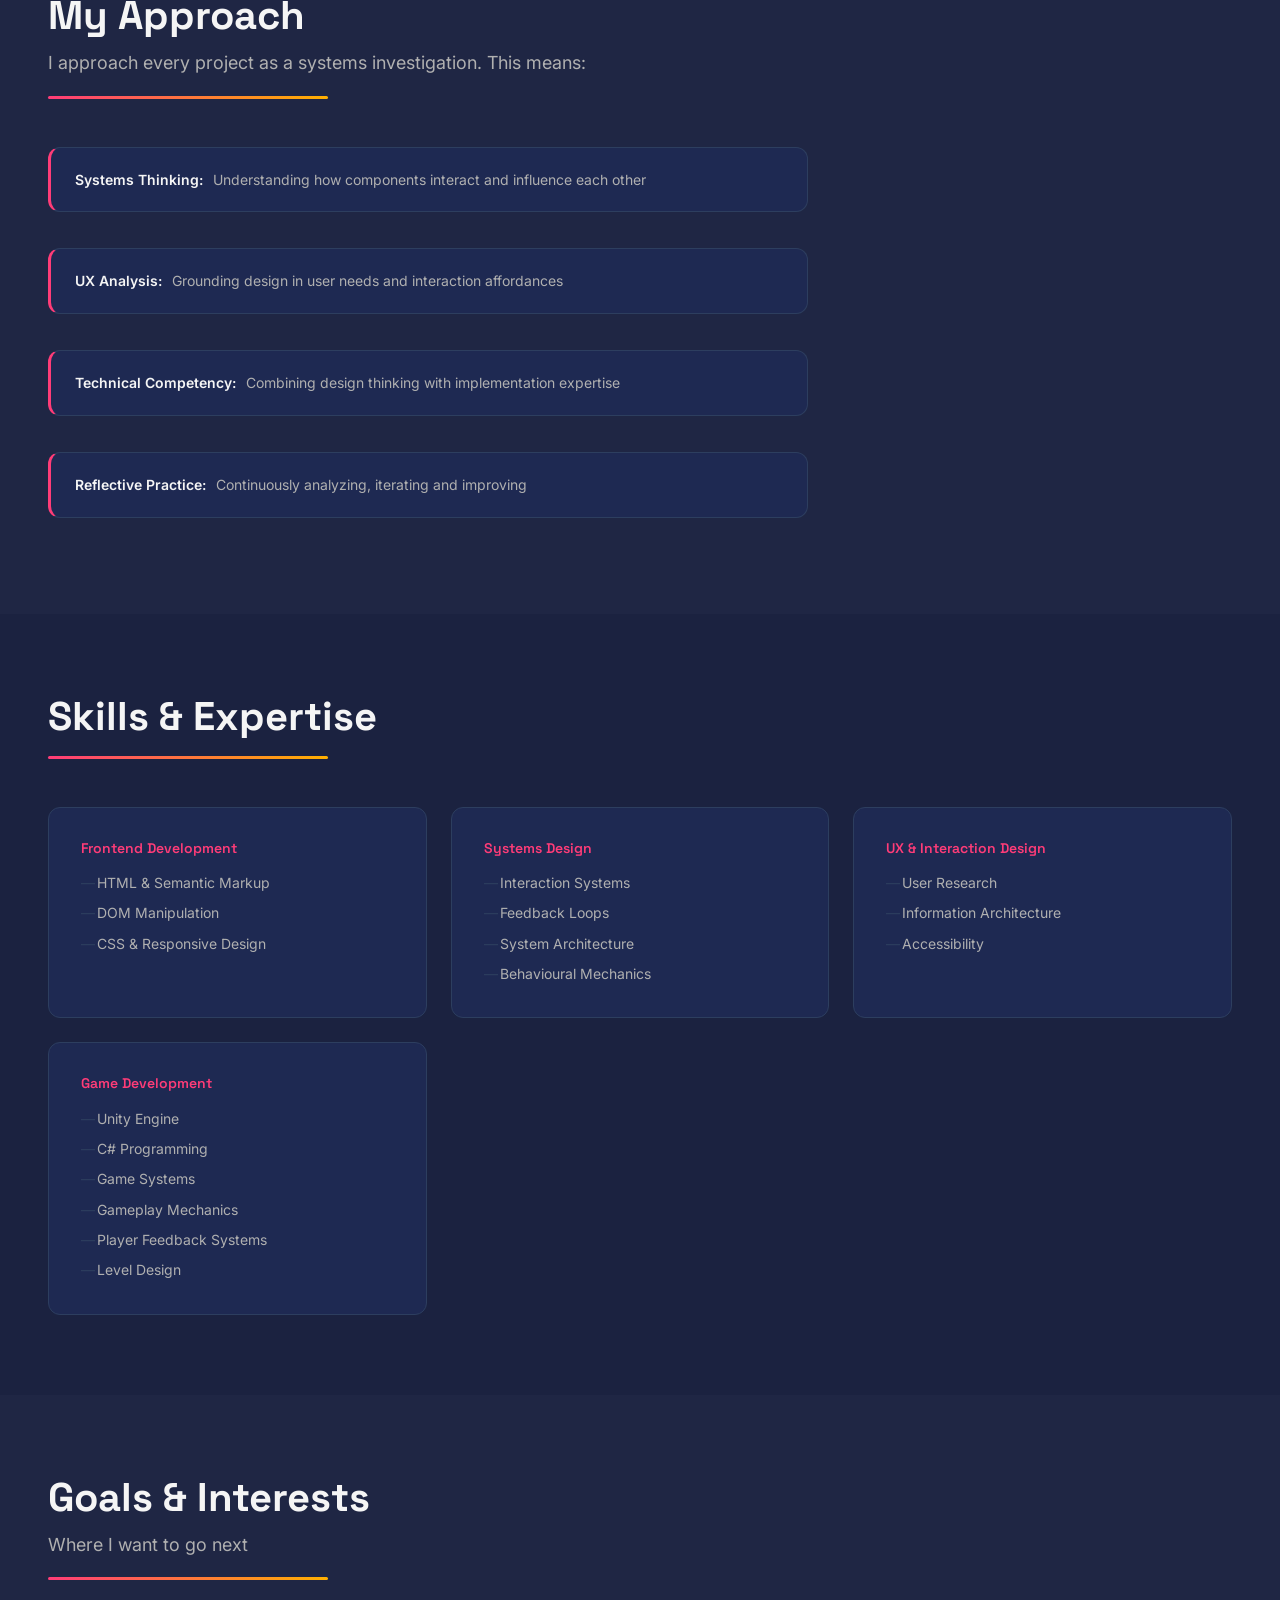
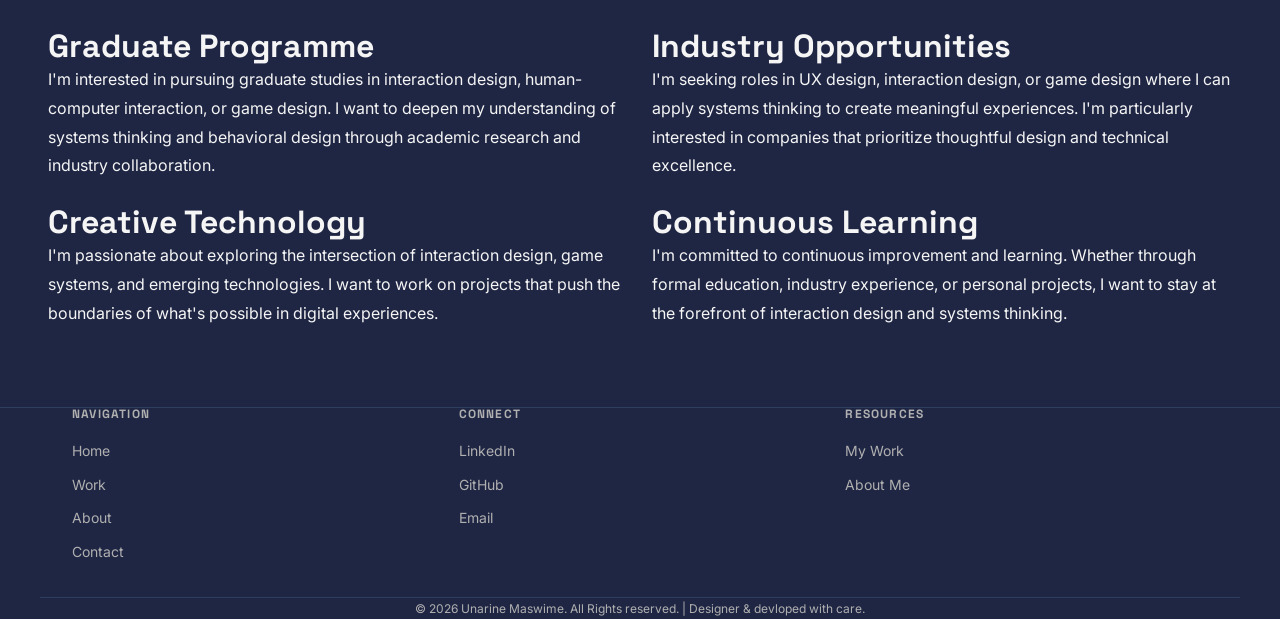
==== commit 7dd6721a: "new edits" ====
--- a/html/about.html
+++ b/html/about.html
@@ -9,22 +9,20 @@
     <link rel="preconnect" href="https://fonts.gstatic.com" crossorigin>
     <link href="https://fonts.googleapis.com/css2?family=Space+Grotesk:wght@400;500;700&family=Inter:wght@300;400;500;600&display=swap" rel="stylesheet">
     
-    <link rel="stylesheet" href="css/style.css">
-    <link rel="stylesheet" href="css/layout.css">
-    <link rel="stylesheet" href="css/components.css">
-    <link rel="stylesheet" href="css/modal.css">
-    <link rel="stylesheet" href="css/animations.css">
-    <link rel="stylesheet" href="css/responsive.css">
-    <link rel="stylesheet" href="css/about.css">
+    <link rel="stylesheet" href="/css/style.css">
+    <link rel="stylesheet" href="/css/layout.css">
+    <link rel="stylesheet" href="/css/components.css">
+    <link rel="stylesheet" href="/css/modal.css">
+    <link rel="stylesheet" href="/css/animations.css">
+    <link rel="stylesheet" href="/css/responsive.css">
+    <link rel="stylesheet" href="/css/about.css">
 
   
-
-
-    <script defer src="js/nav.js"></script>
-    <script defer src="js/animations.js"></script>
-    <script defer src="js/cursor.js"></script>
-    <script defer src="js/form.js"></script>
-    <script defer src="js/modal.js"></script>
+    <script defer src="/js/nav.js"></script>
+    <script defer src="/js/animations.js"></script>
+    <script defer src="/js/cursor.js"></script>
+    <script defer src="/js/form.js"></script>
+    <script defer src="/js/modal.js"></script>
 </head>
 
 <body class="body">
--- a/css/style.css
+++ b/css/style.css
@@ -0,0 +1,130 @@
+:root {
+    --color-bg: #1B2240;
+    --color-bg-card: #1E2952;
+    --color-bg-elevated: #242f5e;
+    --color-text: #F5F5F5;
+    --color-text-secondary: #b0b0b0;
+    --color-border: #2d3e5f;
+    --color-primary: #ff3c78;
+    --color-secondary: #ffb000;
+
+    --font-display: 'Space Grotesk', -apple-system, BlinkMacSystemFont, sans-serif;
+    --font-body: 'Inter', -apple-system, BlinkMacSystemFont, sans-serif;
+
+    --font-size-xs: 0.75rem;
+    --font-size-sm: 0.875rem;
+    --font-size-base: 1rem;
+    --font-size-1g: 1.125rem;
+    --font-size-xl: 1.5rem;
+    --font-size-2xl: 2rem;
+    --font-size-3xl: 2.5rem;
+    --font-size-4xl: 3rem;
+    --font-size-5xl: 3.5rem;
+
+    --spacing-xs:  0.25rem;
+    --spacing-sm:  0.5rem;
+    --spacing-md:  1rem;
+    --spacing-lg:  1.5rem;
+    --spacing-xl:  2rem;
+    --spacing-2xl: 3rem;
+    --spacing-3xl: 5rem;
+    --spacing-5xl: 8rem;
+
+    --radius-sm:   6px;
+    --radius-md:   12px;
+    --radius-lg:   20px;
+    --radius-pill: 9999px;
+
+    --transition-fast: 150ms ease-out;
+    --transition-base: 300ms ease-out;
+    --transition-slow: 500ms ease-out;
+
+    --shadow-sm: 0 1px 2px rgba(0, 0, 0, 0.05);
+    --shadow-md: 0 4px 6px rgba(0, 0, 0, 0.1);
+    --shadow-1g: 0 10px 15px rgba(0, 0, 0, 0.1);
+    --shadow-xl: 0 20px 25px rgba(0, 0, 0, 0.1);
+}
+
+*, *::before, *::after {
+    margin: 0;
+    padding: 0;
+    box-sizing: border-box;
+}
+
+html {
+    scroll-behavior: smooth;
+}
+
+body {
+    background-color: var(--color-bg);
+    color: var(--color-text);
+    font-family: var(--font-body);
+    font-size: var(--font-size-base);
+    line-height: 1.6;
+    overflow-x: hidden;
+}
+
+h1, h2, h3, h4, h5, h6 {
+  font-family: var(--font-display);
+  font-weight: 700;
+  line-height: 1.15;
+}
+
+p {
+    margin-bottom: var(--spacing-md);
+    line-height: 1.8;
+}
+p:last-child { 
+    margin-bottom: 0; 
+}
+
+a {
+    color: var(--color-primary);
+    text-decoration: none;
+    transition: color var(--transition-base);
+}
+
+a:hover {
+    color: var(--color-secondary);
+}
+
+img {
+    display: block;
+    max-width: 100%;
+}
+
+ul { list-style: none; }
+
+
+
+@media (prefers-reduced-motion: reduce) {
+    *, *::before, *::after {
+        animation-duration: 0.01ms !important;
+        transition-duration: 0.01ms !important;
+    }
+}
+
+@media (max-width: 767px) {
+    h1 {
+        font-size: var(--font-size-3xl);
+    }
+
+    h2 {
+        font-size: var(--font-size-2xl);
+    }
+
+    .container {
+        padding: 0 var(--spacing-md);
+    }
+
+    .grid-2, .grid-3 {
+        grid-template-columns: 1fr;
+    }
+}
+
+@media (min-width: 768px) and (max-width: 1023px) {
+    .grid-3 {
+        grid-template-columns: repeat(2, 1fr);
+    }
+}
+
--- a/css/layout.css
+++ b/css/layout.css
@@ -0,0 +1,572 @@
+.container {
+    max-width: 1200px;
+    margin: 0 auto;
+    padding: 0 var(--spacing-xl);
+}
+
+.text-center {text-align: center;}
+.text-left {text-align: left;}
+.text-right {text-align: right;}
+.text-primary {color: var(--color-primary);}
+.text-secondary { color: var(--color-text-secondary);}
+
+.hidden {display: none !important;}
+.visible {display: block !important;}
+
+.btn {
+    display: inline-block;
+    border: 2px solid transparent;
+    padding: 0.65rem 1.5rem;
+    font-size: var(--font-size-sm);
+    font-family: var(--font-body);
+    border-radius: var(--radius-md);
+    cursor: pointer;
+    transition: all var(--transition-base);
+    font-weight: 600;
+    line-height: 1;
+}
+
+.btn-primary {
+    background-color: var(--color-primary);
+    color: #fff;
+}
+.btn-primary:hover {
+    background-color: var(--color-secondary);
+    color: var(--color-bg);
+    transform: translateY(-2px);
+    box-shadow: 0 8px 24px rgba(255, 60, 120, 0.35);
+}
+
+.btn-outline {
+    background-color: transparent;
+    border: 2px solid var(--color-primary);
+    color: var(--color-primary);
+}
+
+.btn-outline:hover {
+    background-color: var(--color-primary);
+    color: #fff;
+    transform: translateY(-2px);
+    box-shadow: 0 8px 24px rgba(255, 60, 120, 0.3);
+}
+
+.btn-outline-lg {
+    background: transparent;
+    border: 2px solid var(--color-primary);
+    color: var(--color-primary);
+    padding: 1rem 2.5rem;
+    border-radius: var(--radius-md);
+    font-family: var(--font-body);
+    font-size: var(--font-size-base);
+    font-weight: 600;
+    display: inline-block;
+    transition: all var(--transition-base);
+    cursor: pointer;
+}
+.btn-outline-lg:hover {
+    background: var(--color-primary);
+    color: #fff;
+    transform: translateY(-2px);
+    box-shadow: 0 8px 24px rgba(255, 60, 120, 0.3);
+}
+
+.btn-secondary {
+    background-color: var(--color-secondary);
+    color: var(--color-bg);
+}
+.btn-secondary:hover {
+    background-color: var(--color-primary);
+    color: #fff;
+}
+
+.read-more-btn {
+    text-decoration: none;
+    color: #ffb000;
+    border: 2px solid #ffb000;
+    padding: 12px 20px;
+    display: inline-block;
+    transition: 0.3s ease;
+    font-weight: 600;
+    align-self: flex-start;
+    border-radius: 4px;
+}
+
+.read-more-btn:hover {
+    background: #ffb000;
+    color: #030326;
+    transform: scale(1.05);
+}
+
+.cursor {
+    width: 30px;
+    height: 30px;
+    border: 2px solid var(--color-primary);
+    border-radius: 50%;
+    position: fixed;
+    top: 0;
+    left: 0;
+    pointer-events: none;
+    z-index: 9999;
+    mix-blend-mode: difference;
+    opacity: 0;
+    transition: opacity var(--transition-fast);
+}
+body.mouse-active .cursor {opacity: 1;}
+
+nav {
+    background-color:rgba(27, 34, 64, 0.85); 
+    backdrop-filter: blur(12px);
+    -webkit-backdrop-filter: blur(12px);
+    position: fixed;
+    top: 0; left: 0; right: 0;
+    z-index: 300;
+    padding: 1.25rem 0;
+    border-bottom: 1px solid transparent ;
+    transition: border-color var(--transition-base), background-color var(--transition-base);
+}
+
+nav.scrolled {
+    border-bottom-color: var(--color-border);
+    background-color: rgba(27, 34, 64, 0.97);
+}
+
+.nav-wrapper {
+    display: flex;
+    justify-content: center;
+    align-items: center;
+    max-width: 1200px;
+    margin: 0 auto;
+    padding: 0 var(--spacing-xl);
+}
+
+.nav-menu {
+    display: flex;
+    list-style: none;
+    gap: var(--spacing-1g);
+}
+
+.pill-container {
+    display:flex;
+    border: 1px solid var(--color-border);
+    border-radius: 9999px;
+    padding: 0.5rem 2rem;
+    gap: var(--spacing-xl);
+    background: rgba(255, 255, 255, 0.04);
+}
+
+.nav-link {
+    color: var(--color-text);
+    font-size: var(--font-size-sm);
+    font-weight: 500;
+    position: relative;
+    transition: color var(--transition-base);
+    padding: 0.25rem 0;
+}
+
+.nav-link:hover {color: var(--color-primary);}
+.nav-link.active {color: var(--color-primary);}
+.nav-link.active::after {
+    content: '';
+    position: absolute;
+    bottom: -6px; left: 0;
+    width: 100%;
+    height: 2px;
+    background-color: var(--color-primary);
+    border-radius: 9999px;
+}
+
+@keyframes slideIn {
+    from {
+        width:0;
+        left: 50%;
+    }
+    to {
+        width:100%;
+        left: 0;
+    }
+}
+
+.hero {
+    min-height: 100vh;
+    display: flex;
+    align-items: flex-start;
+    padding-top: 10px;
+    padding-bottom: var(--spacing-3xl);
+    background: linear-gradient(
+        135deg,
+        rgba(255, 60 , 120, 0.05) 0%,
+        rgba(255, 176, 0, 0.05) 100%
+    );
+    position: relative;
+    overflow: hidden;
+}
+
+.hero::before {
+    content: '';
+    position: absolute;
+    top: 10%; left: -10%;
+    width: 500px; height: 500px;
+    background: radial-gradient(circle, rgba(255, 60, 120, 0.08) 0%, transparent 70%);
+    pointer-events: none;
+}
+.hero::after {
+    content: '';
+    position: absolute;
+    bottom: 5%; right: -5%;
+    width: 400px; height: 400px;
+    background: radial-gradient(circle, rgba(255, 176, 0, 0.07) 0%, transparent 70%);
+    pointer-events: none;
+}
+
+
+.hero-tags {
+    display: flex;
+    gap: 0.75rem;
+    margin-bottom: 3rem;
+    align-items: left;
+}
+
+.hero-tag {
+    padding: 5px 14px;
+    border-radius: var(--radius-pill);
+    background: rgba(255, 255, 255, 0.05);
+    border: 1px solid var(--color-border);
+    font-size: var(--font-size-xs);
+    color: var(--color-text-secondary);
+    letter-spacing: 0.02em;
+}
+
+
+.hero-tags span {
+    padding: 6px 16px;
+    border-radius: 999px;
+    background: rgba(255, 255, 255, 0.05);
+    border: 1px solid var(--color-border);
+    font-size: 0.8rem;
+    color: var(--color-text-secondary);
+}
+
+.hero-headline {
+    font-size: clamp(2.5rem, 8vw, 6rem);
+    line-height: 1.05;
+    margin-bottom: var(--spacing-lg);
+}
+
+.hero-sub {
+    font-size: clamp(1rem, 2vw, 1.2rem);
+    color: var(--color-text-secondary);
+    max-width: 520px;
+    margin-bottom: var(--spacing-2xl);
+    line-height: 1.7;
+}
+
+
+
+.hero-content {
+    max-width: 1200px;
+    width: 100%;
+    padding: 0 var(--spacing-xl);
+    z-index: 1;
+    position: relative;
+    margin: auto;
+}
+
+.hero-center {
+    z-index: 2;
+    text-align: left;
+    width:100%;
+    padding: 0;
+    margin:0 auto;
+    margin-bottom: var(--spacing-1g);
+}
+
+.hero-center h1 {
+    max-width: 1200px;
+    font-size: 150px;
+    line-height: 1.1;
+    margin: 0 auto;
+    margin-bottom: var(--spacing-5xl);
+    animation: fadeInUp 0.8s ease-out;
+}
+
+.hero-center p {
+    font-size: var(--font-size-2xl);
+    color: var(--color-text-secondary);
+    margin-bottom: var(--spacing-1g);
+    max-width: 500px;
+    animation: fadeInUp 0.8s ease-out 0.1s backwards;
+}
+
+
+
+.hero-right {
+    display: block;
+    height: auto;
+    background: linear-gradient(
+        135deg,
+        rgba(255, 60, 120, 0.2) 0%,
+        rgba(255, 176, 0, 0.2) 100%
+    );
+    border-radius: 12px;
+    border: 0.5px solid var(--color-border);
+    animation: fadeIn 0.8s ease-out 0.3s backwards;
+    padding: 10px;
+}
+
+.hero-cta {
+    display: inline-block;
+    animation: fadeInUp 0.8s ease-out 0.2s backwards;
+}
+
+
+section {
+    padding: var(--spacing-3xl) 0;
+}
+section.alt {
+    background-color: rgba(255, 255, 255, 0.02);
+}
+
+.section-header {
+    margin-bottom: var(--spacing-2xl);
+}
+.section-header h2 {
+    font-size: clamp(1.75rem, 4vw, var(--font-size-3xl));
+    margin-bottom: var(--spacing-sm);
+}
+
+.section-header p {
+    color: var(--color-text-secondary);
+    font-size: var(--font-size-1g);
+    max-width: 560px;
+}
+
+.section-header::after {
+    content: '';
+    display: block;
+    width: 280px;
+    height: 3px;
+    background: linear-gradient(
+        90deg,
+        var(--color-primary),
+        var(--color-secondary)
+    );
+    margin-top: var(--spacing-md);
+    border-radius: 9999px;
+}
+
+.approach-list {
+    list-style: none;
+    padding: 0;
+}
+
+.approach-item {
+    margin-bottom: var(--spacing-md);
+}
+
+.approach-title {
+    color: var(--color-primary);
+}
+
+.contact-description {
+    color: var(--color-text-secondary);
+    margin-bottom: var(--spacing-1g);
+}
+
+.form-group {
+    margin-left: var(--spacing-1g);
+}
+
+.form-group label {
+    display: block;
+    margin-bottom: var(--spacing-sm);
+    font-weight: 600;
+}
+
+.form-group input,
+.form-group textarea {
+    width: 100%;
+    padding: var(--spacing-md);
+    border: 1px solid var(--color-border);
+    border-radius: 8px;
+    background-color:  rgba(255, 255, 255, 0.05);
+    color: var(--color-text);
+    font-family: inherit;
+    font-size: var(--font-size-base);
+    transition: all var(--transition-base);
+}
+.form-group textarea {
+    resize: vertical;
+}
+
+.error-message {
+    color: red;
+    font-size: var(--font-size-sm);
+    margin-top: 4px;
+    display: none;
+}
+
+.success-message {
+    display: none;
+    background-color: rgba(76, 175, 80, 0.1);
+    border: 1px solid var(--color-success);
+    color: green;
+    padding: var(--spacing-md);
+    border-radius: 8px ;
+    margin-top: var(--spacing-1g);
+    text-align: center;
+}
+
+.success-message p {
+    margin: 0;
+}
+
+.contact-submit {
+    width: 100%;
+    padding: var(--spacing-md) var(--spacing-1g);
+}
+
+.contact-info-item {
+    margin-bottom: var(--spacing-2xl);
+}
+
+.contact-info-item h3 {
+    font-size: var(--font-size-1g);
+    margin-bottom: var(--spacing-sm);
+    color: var(--color-primary);
+}
+
+.contact-info-item p {
+    color: var(--color-text-secondary);
+}
+
+.contact-info-item a {
+    color: var(--color-primary);
+    text-decoration: none;
+    transition: color var(--transition-base);
+}
+
+.social-links {
+    display: flex;
+    gap: var(--spacing-md);
+    flex-wrap: wrap;
+}
+
+.social-btn {
+    flex: 1;
+    min-width: 120px;
+}
+
+.response-time-text {
+    color: var(--color-text-secondary);
+    max-width: 600px;
+    margin: var(--spacing-1g) auto;
+}
+
+
+.view-all-wrap {
+    margin-top: var(--spacing-2xl);
+    text-align: center;
+}
+
+.cta-section {
+    text-align: center;
+    padding: var(--spacing-3xl) 0;
+}
+.cta-section h2 {
+    font-size: clamp(1.5rem, 4vw, var(--font-size-3xl));
+    margin-bottom: var(--spacing-md);
+}
+.cta-section p {
+    color: var(--color-text-secondary);
+    max-width: 600px;
+    margin: 0 auto var(--spacing-xl);
+    font-size: var(--font-size-lg);
+    line-height: 1.7;
+}
+
+
+footer {
+    background-color: rgba(255, 255, 255, 0.02);
+    border-top: 1px solid var(--color-border);
+    padding: var(--spacing-2xl) var(--spacing-1g);
+}
+
+.footer-content {
+    max-width: 1200px;
+    margin: 0 auto var(--spacing-xl);
+    padding: 0 var(--spacing-xl);
+    display: grid;
+    grid-template-columns: repeat(3, 1fr);
+    gap: var(--spacing-xl);
+    align-content: center;
+}
+
+.footer-section h3 {
+    font-size: var(--font-size-xs);
+    margin-bottom: var(--spacing-md);
+    text-transform: uppercase;
+    letter-spacing: 0.1em;
+    color: var(--color-text-secondary);
+    font-family: var(--font-display);
+}
+
+.footer-section ul {
+    display: flex;
+    flex-direction: column;
+    gap: var(--spacing-sm);
+}
+
+.footer-section a {
+    color: var(--color-text-secondary);
+    font-size: var(--font-size-sm);
+    transition: color var(--transition-fast);
+}
+
+.footer-section a:hover {
+    color: var(--color-primary);
+}
+
+.footer-bottom {
+    max-width: 1200px;
+    margin: 0 auto;
+    padding: var(--spacing-1g) var(--spacing-xl) 0;
+    border-top: 1px solid var(--color-border);
+    text-align: center;
+}
+
+.footer-bottom p {
+    color: var(--color-text-secondary);
+    font-size: var(--font-size-xs);
+    margin-bottom: 0;
+}
+
+
+.mobile-menu-toggle {
+    display: none;
+    flex-direction: column;
+    gap: 6px;
+    background: none;
+    border: none;
+    cursor: pointer;
+    padding: 0;
+}
+
+.mobile-menu-toggle span {
+    width: 25px;
+    height: 2px;
+    background-color: var(--color-text);
+    transition: all var(--transition-base);
+}
+
+.mobile-menu-toggle.active span:nth-child(1) {
+  transform: rotate(45deg) translate(10px, 10px);
+}
+
+.mobile-menu-toggle.active span:nth-child(2) {
+  opacity: 0;
+}
+
+.mobile-menu-toggle.active span:nth-child(3) {
+  transform: rotate(-45deg) translate(7px, -7px);
+}
+
--- a/css/components.css
+++ b/css/components.css
@@ -0,0 +1,194 @@
+.projects-grid {
+    display: grid;
+    grid-template-columns: repeat(2, 1fr);
+    gap: var(--spacing-1g);
+}
+
+.project-card {
+    background-color:var(--color-bg-card);
+    border: 1px solid var(--color-border);
+    border-radius: var(--radius-md);
+    overflow: hidden;
+    cursor: pointer;
+    display: flex;
+    flex-direction: column;
+    transition:
+        border-color var(--transition-base),
+        transform var(--transition-base),
+        box-shadow var(--transition-base);
+}
+
+.project-card:hover {
+    border-color: var(--color-primary);
+    transform: translateY(-6px);
+    box-shadow: 0 20px 40px rgba(255, 60, 120, 0.15);
+}
+
+.project-card-image {
+    width: 100%;
+    height: 260px;
+    background-color: var(--color-bg-elevated);
+    overflow: hidden;
+    position: relative;
+}
+
+.project-card-image img {
+    width: 100%;
+    height: 100%;
+    object-fit: cover;
+    transition: transform var(--transition-slow);
+}
+
+.project-card:hover .project-card-image img {
+    transform: scale(1.05);
+}
+
+.project-card-image::after {
+    content: '';
+    position: absolute;
+    bottom: 0; left: 0; right: 0;
+    height: 60px;
+    background: linear-gradient(to bottom, transparent, var(--color-bg-card));
+    pointer-events: none;
+}
+
+.project-card-image.no-image {
+    display: flex;
+    align-items: center;
+    justify-content: center;
+}
+.project-card-image.no-image::before {
+    content: '';
+    position: absolute;
+    inset: 0;
+}
+.project-card-image.placeholder-1::before {
+    background: linear-gradient(135deg, #1a1035 0%, #2d1b4e 50%, #1e1040 100%);
+}
+.project-card-image.placeholder-2::before {
+    background: linear-gradient(135deg, #0d1f3c 0%, #1a3a5c 50%, #0d2240 100%);
+}
+.project-card-image.placeholder-3::before {
+    background: linear-gradient(135deg, #1a2c10 0%, #2a4020 50%, #1a2c10 100%);
+}
+.project-card-image.placeholder-4::before {
+    background: linear-gradient(135deg, #2c1a10 0%, #4a2c1a 50%, #2c1a10 100%);
+}
+
+.img-label {
+    position: relative;
+    z-index: 1;
+    color: rgba(255, 255, 255, 0.12);
+    font-family: var(--font-display);
+    font-size: 1.2rem;
+    font-weight: 700;
+    letter-spacing: 0.12em;
+    text-transform: uppercase;
+    text-align: center;
+    padding: 0 var(--spacing-md);
+}
+
+.project-card-content {
+    padding: var(--spacing-xl) var(--spacing-xl) var(--spacing-xl);
+    flex-grow: 1;
+    display: flex;
+    flex-direction: column;
+    gap: var(--spacing-sm);
+}
+
+.project-card-title {
+    font-size: var(--font-size-xl);
+    font-weight: 700;
+    color: var(--color-text);
+    font-family: var(--font-display);
+}
+
+.project-card-description {
+    color: var(--color-text-secondary);
+    font-size: var(--font-size-sm);
+    line-height: 1.65;
+    flex-grow: 1;
+}
+
+.project-card-tags {
+    display: flex;
+    flex-wrap: wrap;
+    gap: var(--spacing-xs);
+    margin-top: var(--spacing-sm);
+    
+}
+
+.project-tag {
+    display: inline-block;
+    background: rgba(255, 60, 120, 0.08);
+    color: var(--color-primary);
+    padding: 3px 12px;
+    border: 1px solid rgba(255, 60, 120, 0.2);
+    border-radius: var(--radius-pill);
+    font-size: var(--font-size-xs);
+    font-weight: 600;
+    letter-spacing: 0.02em;
+}
+
+.skills-grid {
+    display: grid;
+    grid-template-columns: repeat(auto-fit, minmax(200px, 1fr));
+    gap: var(--spacing-1g);
+}
+
+.skill-group {
+    background-color: var(--color-bg-card);
+    border: 1px solid var(--color-border);
+    padding: var(--spacing-xl);
+    border-radius: var(--radius-md);
+    transition: border color var(--transition-base);
+}
+
+.skill-group:hover {border-color: var(--color-primary);}
+.skill-group h3 {
+    font-family: var(--font-display);
+    font-size: var(--font-size-sm);
+    font-weight: 600;
+    color: var(--color-primary);
+    margin-bottom: var(--spacing-md);
+}
+
+.skill-list {
+    display: flex;
+    flex-direction: column;
+    gap: var(--spacing-sm);
+}
+
+.skill-list li {
+    color: var(--color-text-secondary);
+    font-size: var(--font-size-sm);
+    padding-left: var(--spacing-md);
+    position: relative;
+}
+
+.skill-list li::before {
+    content: '—';
+    position: absolute;
+    left: 0;
+    color: var(--color-border);
+}
+
+.grid {
+  display: grid;
+}
+
+.grid-2 {
+  display: grid;
+  grid-template-columns: repeat(2, 1fr);
+  gap: var(--spacing-lg);
+  /* Adjust: Change gap to var(--spacing-md), var(--spacing-xl), etc. */
+}
+
+.grid-3 {
+  display: grid;
+  grid-template-columns: repeat(3, 1fr);
+  gap: var(--spacing-lg);
+}
+
+
+
--- a/css/modal.css
+++ b/css/modal.css
@@ -0,0 +1,97 @@
+.modal-backdrop {
+    position: fixed;
+    top: 0;
+    left: 0;
+    right: 0;
+    bottom: 0;
+    background-color: rgba(0, 0, 0, 0.7);
+    display: flex;
+    align-items: center;
+    z-index: 400;
+    justify-content: center;
+    opacity: 0;
+    transition: opacity 0.3s ease-out;
+}
+
+.modal-backdrop.active {
+    opacity: 1;
+}
+
+.modal-content {
+    background-color: var(--color-bg);
+    border: 1px solid var(--color-border);
+    border-radius: 12px;
+    max-width: 600px;
+    max-height: 90vh;
+    overflow-y: auto;
+    padding: var(--spacing-1g);
+    position: relative;
+    z-index: 500;
+    animation: modalScaleIn 0.3s ease-out;
+}
+
+.modal-content.modal-large {
+    max-width: 900px;
+    padding: var(--spacing-sm);
+}
+
+.modal-close {
+    position: absolute;
+    top: var(--spacing-md);
+    right: var(--spacing-md);
+    background: none;
+    border: none;
+    color: var(--color-text);
+    font-size: 2rem;
+    cursor: pointer;
+    padding: 0;
+    width: 40px;
+    height: 40px;
+    display: flex;
+    align-items: center;
+    transition: color var(--transition-base);
+    z-index: 10;
+}
+
+.modal-close:hover {
+    color: var(--color-primary);
+}
+
+.modal-info {
+    padding-top: var(--spacing-1g);
+}
+
+.modal-info h2,
+.modal-info h3 {
+    margin-bottom: var(--spacing-md);
+}
+
+.modal-description {
+    color: var(--color-text-secondary);
+    margin-bottom: var(--spacing-1g);
+}
+
+.modal-details {
+    color: var(--color-text-secondary);
+    line-height: 1.8;
+}
+
+.modal-title {
+    font-size: var(--font-size-2xl);
+    margin-bottom: var(--spacing-1g);
+}
+
+.modal-body {
+    color: var(--color-text-secondary);
+}
+
+@keyframes modalScaleIn {
+    from {
+        opacity: 0;
+        transform: scale(0.95) translateY(-20px); 
+    }
+    to {
+        opacity: 1;
+        transform: scale(1) translateY(0);
+    }
+}
--- a/css/animations.css
+++ b/css/animations.css
@@ -0,0 +1,319 @@
+@keyframes fadeInUp {
+    from {
+        opacity: 0;
+        transform: translateY(28px);
+    }
+    to {
+        opacity: 1;
+        transform: translateY(0);
+    }
+}
+
+
+@keyframes fadeIn {
+  from {
+    opacity: 0;
+  }
+  to {
+    opacity: 1;
+  }
+}
+
+@keyframes fadeOut {
+  from {
+    opacity: 1;
+  }
+  to {
+    opacity: 0;
+  }
+}
+
+@keyframes slideUp {
+  from {
+    opacity: 0;
+    transform: translateY(30px);
+  }
+  to {
+    opacity: 1;
+    transform: translateY(0);
+  }
+}
+
+@keyframes slideDown {
+  from {
+    opacity: 0;
+    transform: translateY(-30px);
+  }
+  to {
+    opacity: 1;
+    transform: translateY(0);
+  }
+}
+
+@keyframes slideInLeft {
+  from {
+    opacity: 0;
+    transform: translateX(-30px);
+  }
+  to {
+    opacity: 1;
+    transform: translateX(0);
+  }
+}
+
+@keyframes slideInUnderline {
+    from { width: 0; left: 50%; }
+    to   { width: 100%; left: 0; }
+}
+
+.anim-fade-in-up {
+    animation: fadeInUp 0.8s ease-out both;
+}
+.anim-fade-in-up-delay-1 {
+    animation: fadeInUp 0.8s ease-out 0.1s both;
+}
+.anim-fade-in-up-delay-2 {
+    animation: fadeInUp 0.8s ease-out 0.2s both;
+}
+.anim-fade-in-up-delay-3 {
+    animation: fadeInUp 0.8s ease-out 0.3s both;
+}
+
+
+@keyframes slideRight {
+  from {
+    opacity: 0;
+    transform: translateX(30px);
+  }
+  to {
+    opacity: 1;
+    transform: translateX(0);
+  }
+}
+
+@keyframes scaleIn {
+  from {
+    opacity: 0;
+    transform: scale(0.95);
+  }
+  to {
+    opacity: 1;
+    transform: scale(1);
+  }
+}
+
+@keyframes scaleOut {
+  from {
+    opacity: 1;
+    transform: scale(1);
+  }
+  to {
+    opacity: 0;
+    transform: scale(0.95);
+  }
+}
+
+@keyframes staggerIn {
+  from {
+    opacity: 0;
+    transform: translateY(20px);
+  }
+  to {
+    opacity: 1;
+    transform: translateY(0);
+  }
+}
+
+@keyframes blurIn {
+  from {
+    backdrop-filter: blur(0px);
+  }
+  to {
+    backdrop-filter: blur(8px);
+  }
+}
+
+.animate-fade-in {
+  animation: fadeIn 0.6s ease-out forwards;
+}
+
+.animate-slide-up {
+  animation: slideUp 0.6s ease-out forwards;
+}
+
+.animate-slide-down {
+  animation: slideDown 0.6s ease-out forwards;
+}
+
+.animate-slide-left {
+  animation: slideLeft 0.6s ease-out forwards;
+}
+
+.animate-slide-right {
+  animation: slideRight 0.6s ease-out forwards;
+}
+
+.animate-scale-in {
+  animation: scaleIn 0.6s ease-out forwards;
+}
+
+.animate-stagger {
+  animation: staggerIn 0.6s ease-out forwards;
+}
+
+.animate-blur-in {
+  animation: blurIn 0.3s ease-out forwards;
+}
+
+.scroll-reveal {
+  opacity: 0;
+  transform: translateY(30px);
+  transition:
+        opacity  0.65s ease-out,
+        transform 0.65s ease-out;
+}
+
+.scroll-reveal.visible {
+  opacity: 1;
+    transform: translateY(0);
+}
+
+.scroll-reveal[data-delay="1"] { transition-delay: 0.1s; }
+.scroll-reveal[data-delay="2"] { transition-delay: 0.2s; }
+.scroll-reveal[data-delay="3"] { transition-delay: 0.3s; }
+.scroll-reveal[data-delay="4"] { transition-delay: 0.4s; }
+
+.nav-link.active::after {
+    animation: slideInUnderline 0.3s ease-out;
+}
+
+.hover-lift {
+  transition: transform var(--transition-base), box-shadow var(--transition-base);
+}
+
+.hover-lift:hover {
+  transform: translateY(-4px);
+  box-shadow: var(--shadow-lg);
+}
+
+.hover-glow {
+  transition: box-shadow var(--transition-base);
+}
+
+.hover-glow:hover {
+  box-shadow: 0 0 20px rgba(255, 60, 120, 0.3);
+}
+
+.hover-color-shift {
+  transition: color var(--transition-base);
+}
+
+.hover-color-shift:hover {
+  color: var(--color-primary);
+}
+
+@keyframes pulse {
+  0%, 100% {
+    opacity: 1;
+  }
+  50% {
+    opacity: 0.5;
+  }
+}
+
+.animate-pulse {
+  animation: pulse 2s cubic-bezier(0.4, 0, 0.6, 1) infinite;
+}
+
+@keyframes shimmer {
+  0% {
+    background-position: -1000px 0;
+  }
+  100% {
+    background-position: 1000px 0;
+  }
+}
+
+.animate-shimmer {
+  background: linear-gradient(
+    90deg,
+    rgba(255, 255, 255, 0.05) 25%,
+    rgba(255, 255, 255, 0.1) 50%,
+    rgba(255, 255, 255, 0.05) 75%
+  );
+  background-size: 1000px 100%;
+  animation: shimmer 2s infinite;
+}
+
+@keyframes backdropFadeIn {
+  from {
+    opacity: 0;
+  }
+  to {
+    opacity: 1;
+  }
+}
+
+@keyframes modalScaleIn {
+  from {
+    opacity: 0;
+    transform: scale(0.95) translateY(-20px);
+  }
+  to {
+    opacity: 1;
+    transform: scale(1) translateY(0);
+  }
+}
+
+.modal-backdrop {
+  animation: backdropFadeIn 0.3s ease-out;
+}
+
+.modal-content {
+  animation: modalScaleIn 0.3s ease-out;
+}
+
+@media (prefers-reduced-motion: reduce) {
+  *,
+  *::before,
+  *::after {
+    animation-duration: 0.01ms !important;
+    animation-iteration-count: 1 !important;
+    transition-duration: 0.01ms !important;
+    scroll-behavior: auto !important;
+  }
+}
+
+.delay-100 {
+  animation-delay: 0.1s;
+}
+
+.delay-200 {
+  animation-delay: 0.2s;
+}
+
+.delay-300 {
+  animation-delay: 0.3s;
+}
+
+.delay-400 {
+  animation-delay: 0.4s;
+}
+
+.delay-500 {
+  animation-delay: 0.5s;
+}
+
+@keyframes pageIn {
+  from {
+    opacity: 0;
+  }
+  to {
+    opacity: 1;
+  }
+}
+
+body {
+  animation: pageIn 0.5s ease-out;
+}
+
--- a/css/responsive.css
+++ b/css/responsive.css
@@ -0,0 +1,432 @@
+.container {
+    padding: 0 var(--spacing-md);
+}
+
+section {
+    padding: var(--spacing-2xl) var(--spacing-md);
+}
+
+h1 {
+    font-size: var(--font-size-3xl);
+}
+
+h2 {
+    font-size: var(--font-size-2xl);
+}
+
+h3 {
+    font-size: var(--font-size-xl);
+}
+
+.grid-2,
+.grid-3 {
+    grid-template-columns: 1fr;
+  gap: var(--spacing-md);
+}
+
+.projects-grid {
+  grid-template-columns: 1fr;
+  gap: var(--spacing-md);
+}
+
+.skills-grid {
+  grid-template-columns: 1fr;
+  gap: var(--spacing-md);
+}
+
+.hide-mobile {
+  display: none !important;
+}
+
+
+nav {
+  padding: var(--spacing-md) 0;
+}
+
+.nav-wrapper {
+  padding: 0 var(--spacing-md);
+}
+
+.nav-menu {
+  gap: var(--spacing-md);
+}
+
+
+.hero {
+  padding-top: 60px;
+  padding-bottom: var(--spacing-2xl);
+}
+
+.hero-content {
+  grid-template-columns: 1fr;
+  gap: var(--spacing-2xl);
+  padding: 0 var(--spacing-md);
+}
+
+
+
+.project-card-image {
+  height: 200px;
+}
+
+
+button,
+.btn {
+  width: 100%;
+  padding: var(--spacing-md) var(--spacing-lg);
+}
+
+.btn-small {
+  width: auto;
+  padding: var(--spacing-sm) var(--spacing-md);
+}
+
+
+input,
+textarea,
+select {
+  width: 100%;
+  padding: var(--spacing-md);
+}
+
+
+.footer-content {
+  grid-template-columns: 1fr;
+  gap: var(--spacing-lg);
+}
+
+@media (min-width: 768px) {
+  .container {
+    padding: 0 var(--spacing-lg);
+  }
+  
+  
+  section {
+    padding: var(--spacing-3xl) var(--spacing-lg);
+  }
+  
+  
+  h1 {
+    font-size: var(--font-size-4xl);
+  }
+  
+  h2 {
+    font-size: var(--font-size-3xl);
+  }
+  
+  h3 {
+    font-size: var(--font-size-2xl);
+  }
+  
+  
+  .grid-2 {
+    grid-template-columns: repeat(2, 1fr);
+    gap: var(--spacing-lg);
+  }
+  
+  .grid-3 {
+    grid-template-columns: repeat(2, 1fr);
+    gap: var(--spacing-lg);
+  }
+  
+  
+  .projects-grid {
+    grid-template-columns: repeat(2, 1fr);
+    gap: var(--spacing-lg);
+  }
+  
+  
+  .skills-grid {
+    grid-template-columns: repeat(2, 1fr);
+    gap: var(--spacing-lg);
+  }
+  
+  
+  .nav-wrapper {
+    padding: 0 var(--spacing-lg);
+  }
+  
+  
+  .hero {
+    padding-bottom: var(--spacing-3xl);
+  }
+  
+  .hero-content {
+    padding: 0 var(--spacing-lg);
+  }
+  
+  .hero-left h1 {
+    font-size: var(--font-size-4xl);
+  }
+  
+  .hero-left p {
+    font-size: var(--font-size-lg);
+  }
+  
+ 
+  .project-card-image {
+    height: 250px;
+  }
+  
+ 
+  .footer-content {
+    grid-template-columns: repeat(2, 1fr);
+  }
+}
+
+@media (min-width: 1024px) {
+  .container {
+    padding: 0 var(--spacing-lg);
+  }
+  
+  
+  section {
+    padding: var(--spacing-3xl) var(--spacing-lg);
+  }
+  
+  
+  h1 {
+    font-size: var(--font-size-5xl);
+  }
+  
+  h2 {
+    font-size: var(--font-size-3xl);
+  }
+  
+  h3 {
+    font-size: var(--font-size-2xl);
+  }
+  
+  
+  .grid-3 {
+    grid-template-columns: repeat(3, 1fr);
+    gap: var(--spacing-lg);
+  }
+  
+  
+  .projects-grid {
+    grid-template-columns: repeat(2, 1fr);
+    gap: var(--spacing-lg);
+  }
+  
+  
+  .skills-grid {
+    grid-template-columns: repeat(3, 1fr);
+    gap: var(--spacing-lg);
+  }
+  
+  
+  .show-desktop {
+    display: block !important;
+  }
+  
+  
+  .hero-content {
+    grid-template-columns: 1fr 1fr;
+    gap: var(--spacing-3xl);
+  }
+  
+  .hero-right {
+    display: block;
+  }
+  
+  
+  .project-card-image {
+    height: 300px;
+  }
+  
+  
+  .footer-content {
+    grid-template-columns: repeat(3, 1fr);
+  }
+  
+ 
+  button,
+  .btn {
+    width: auto;
+  }
+}
+
+@media (min-width: 1280px) {
+  
+  .container {
+    max-width: 1280px;
+    margin: 0 auto;
+    padding: 0 var(--spacing-lg);
+  }
+  
+  
+  section {
+    padding: var(--spacing-3xl) var(--spacing-lg);
+  }
+  
+  
+  .grid-4 {
+    grid-template-columns: repeat(4, 1fr);
+    gap: var(--spacing-lg);
+  }
+  
+  
+  .projects-grid {
+    grid-template-columns: repeat(2, 1fr);
+    gap: var(--spacing-lg);
+  }
+  
+  
+  .skills-grid {
+    grid-template-columns: repeat(4, 1fr);
+    gap: var(--spacing-lg);
+  }
+  
+ 
+  .project-card-image {
+    height: 350px;
+  }
+}
+
+
+.show-mobile {
+  display: block;
+}
+
+.show-tablet {
+  display: none;
+}
+
+.show-desktop {
+  display: none;
+}
+
+@media (min-width: 768px) {
+  .show-mobile {
+    display: none;
+  }
+  
+  .show-tablet {
+    display: block;
+  }
+}
+
+@media (min-width: 1024px) {
+  .show-tablet {
+    display: none;
+  }
+  
+  .show-desktop {
+    display: block;
+  }
+}
+
+
+@media (max-width: 767px) {
+  .text-center-mobile {
+    text-align: center;
+  }
+}
+
+@media (min-width: 768px) {
+  .text-center-tablet {
+    text-align: center;
+  }
+}
+
+@media (min-width: 1024px) {
+  .text-center-desktop {
+    text-align: center;
+  }
+}
+
+
+@media (max-width: 767px) {
+  .mb-md-mobile {
+    margin-bottom: var(--spacing-md);
+  }
+  
+  .mt-md-mobile {
+    margin-top: var(--spacing-md);
+  }
+}
+
+@media (min-width: 768px) {
+  .mb-lg-tablet {
+    margin-bottom: var(--spacing-lg);
+  }
+  
+  .mt-lg-tablet {
+    margin-top: var(--spacing-lg);
+  }
+}
+
+@media (min-width: 1024px) {
+  .mb-xl-desktop {
+    margin-bottom: var(--spacing-xl);
+  }
+  
+  .mt-xl-desktop {
+    margin-top: var(--spacing-xl);
+  }
+}
+
+@media (max-width: 767px) {
+    .nav-menu {
+        display: none;
+        position: absolute;
+        top: 100%;
+        left: 0;
+        right: 0;
+        flex-direction:  column;
+        background-color: var(--color-bg);
+        padding: var(--spacing-md);
+        border-bottom: 1px solid var(--color-border);
+    }
+
+    .nav-menu.active {
+        display: flex;
+    }
+
+    .mobile-menu-toggle {
+        display: flex;
+    }
+
+    .hero {
+        padding-top: 60px;
+    }
+
+    .hero-content {
+        grid-template-columns: 1fr;
+        gap: var(--spacing-2xl);
+    }
+
+    .hero-center h1 {
+        font-size: var(--font-size-3xl);
+    }
+
+    .projects-grid {
+        grid-template-columns: 1fr;
+    }
+
+    .skills-grid {
+        grid-template-columns: 1fr;
+    }
+    .container { padding: 0 var(--spacing-md); }
+}
+
+@media (min-width: 768px) and (max-width:1023px) {
+    .projects-grid {
+        grid-template-columns: 1fr;
+    }
+
+    .skills-grid { grid-template-columns: repeat(2, 1fr); }
+
+    .hero-content {
+        grid-template-columns: 1fr;
+    }
+
+    .footer-content { grid-template-columns: repeat(2, 1fr); }
+}
+
+@media (min-width: 1024px) {
+  .projects-grid { grid-template-columns: repeat(2, 1fr); }
+  .skills-grid { grid-template-columns: repeat(3, 1fr); }
+   
+}
--- a/css/about.css
+++ b/css/about.css
@@ -0,0 +1,124 @@
+.about-intro-grid {
+    align-items: center;
+    gap: 4rem;
+}
+
+.about-photo-col {
+    display: flex;
+    flex-direction: column;
+    align-items: center;
+    gap: 1.25rem;
+}
+
+.about-photo-frame {
+    position: relative;
+    width: 100%;
+    max-width: 360px;
+    border-radius: var(--radius-lg);
+    overflow: hidden;
+    border: 1px solid var(--color-border);
+    box-shadow: 0 0 0 1px rgba(255, 60, 120, 0.08),
+                0 20px 48px rgba(0, 0, 0, 0.35);
+    transform: border-color var(--transition-base),
+               box shadow var(--transition-base),
+               transform var(--transition-base);
+}
+
+.about-photo-frame:hover {
+    border-color: var(--color-primary);
+    box-shadow: 0 0 0 1px rgba(255, 60, 120, 0.2),
+                0 24px 56px rgba(255, 60, 120, 0.18);
+    transform: translateY(-4px);
+}
+
+.about-photo {
+    display: block;
+    width: 100%;
+    height: 420px;
+    object-fit: cover;
+    object-position: center top;
+    filter: saturate(0.85) brightness(0.95);
+    transition: filter var(--transition-slow), transform var(--transition-slow);
+}
+.about-photo-frame:hover .about-photo {
+    filter: saturate(1) brightness(1);
+    transform: scale(1.03);
+}
+
+.about-photo-accent {
+    position: absolute;
+    bottom: 0; right: 0;
+    width: 48px; height: 48px;
+    border-bottom: 3px solid var(--color-primary);
+    border-right: 3px solid var(--color-primary);
+    border-bottom-right-radius: var(--radius-lg);
+    pointer-events: none;
+}
+
+.about-photo-tags {
+    display: flex;
+    flex-wrap: wrap;
+    justify-content: left;
+    gap: 0.5rem;
+}
+
+.approach-list {
+    display: flex;
+    flex-direction: column;
+    gap: 1.25rem;
+    max-width: 760px;
+}
+
+.approach-item {
+    padding: 1.25rem 1.5rem;
+    background-color: var(--color-bg-card);
+    border: 1px solid var(--color-border);
+    border-left: 3px solid var(--color-primary);
+    border-radius: var(--radius-md);
+    font-size: var(--font-size-sm);
+    color: var(--color-text-secondary);
+    line-height: 1.7;
+    transition: border-color var(--transition-base), background-color var(--transition-base);
+}
+.approach-item:hover {
+    background-color: var(--color-bg-elevated);
+    border-left-color: var(--color-secondary);
+}
+.approach-title {
+    color: var(--color-text);
+    font-weight: 600;
+    display: inline;
+    margin-right: 0.4rem;
+}
+
+@media (max-width: 1023px) {
+    .about-intro-grid {
+        grid-template-columns: 1fr; 
+        gap: var(--spacing-2xl);
+    }
+ 
+    .about-photo-col {
+        order: -1;
+    }
+ 
+    .about-photo-frame {
+        max-width: 300px;
+        margin: 0 auto;
+    }
+ 
+    .about-photo {
+        height: 340px;
+    }
+}
+
+@media (max-width: 767px) {
+    .about-photo-frame {
+        max-width: 260px;
+    }
+    .about-photo {
+        height: 280px;
+    }
+    .approach-item {
+        padding: 1rem 1.25rem;
+    }
+}
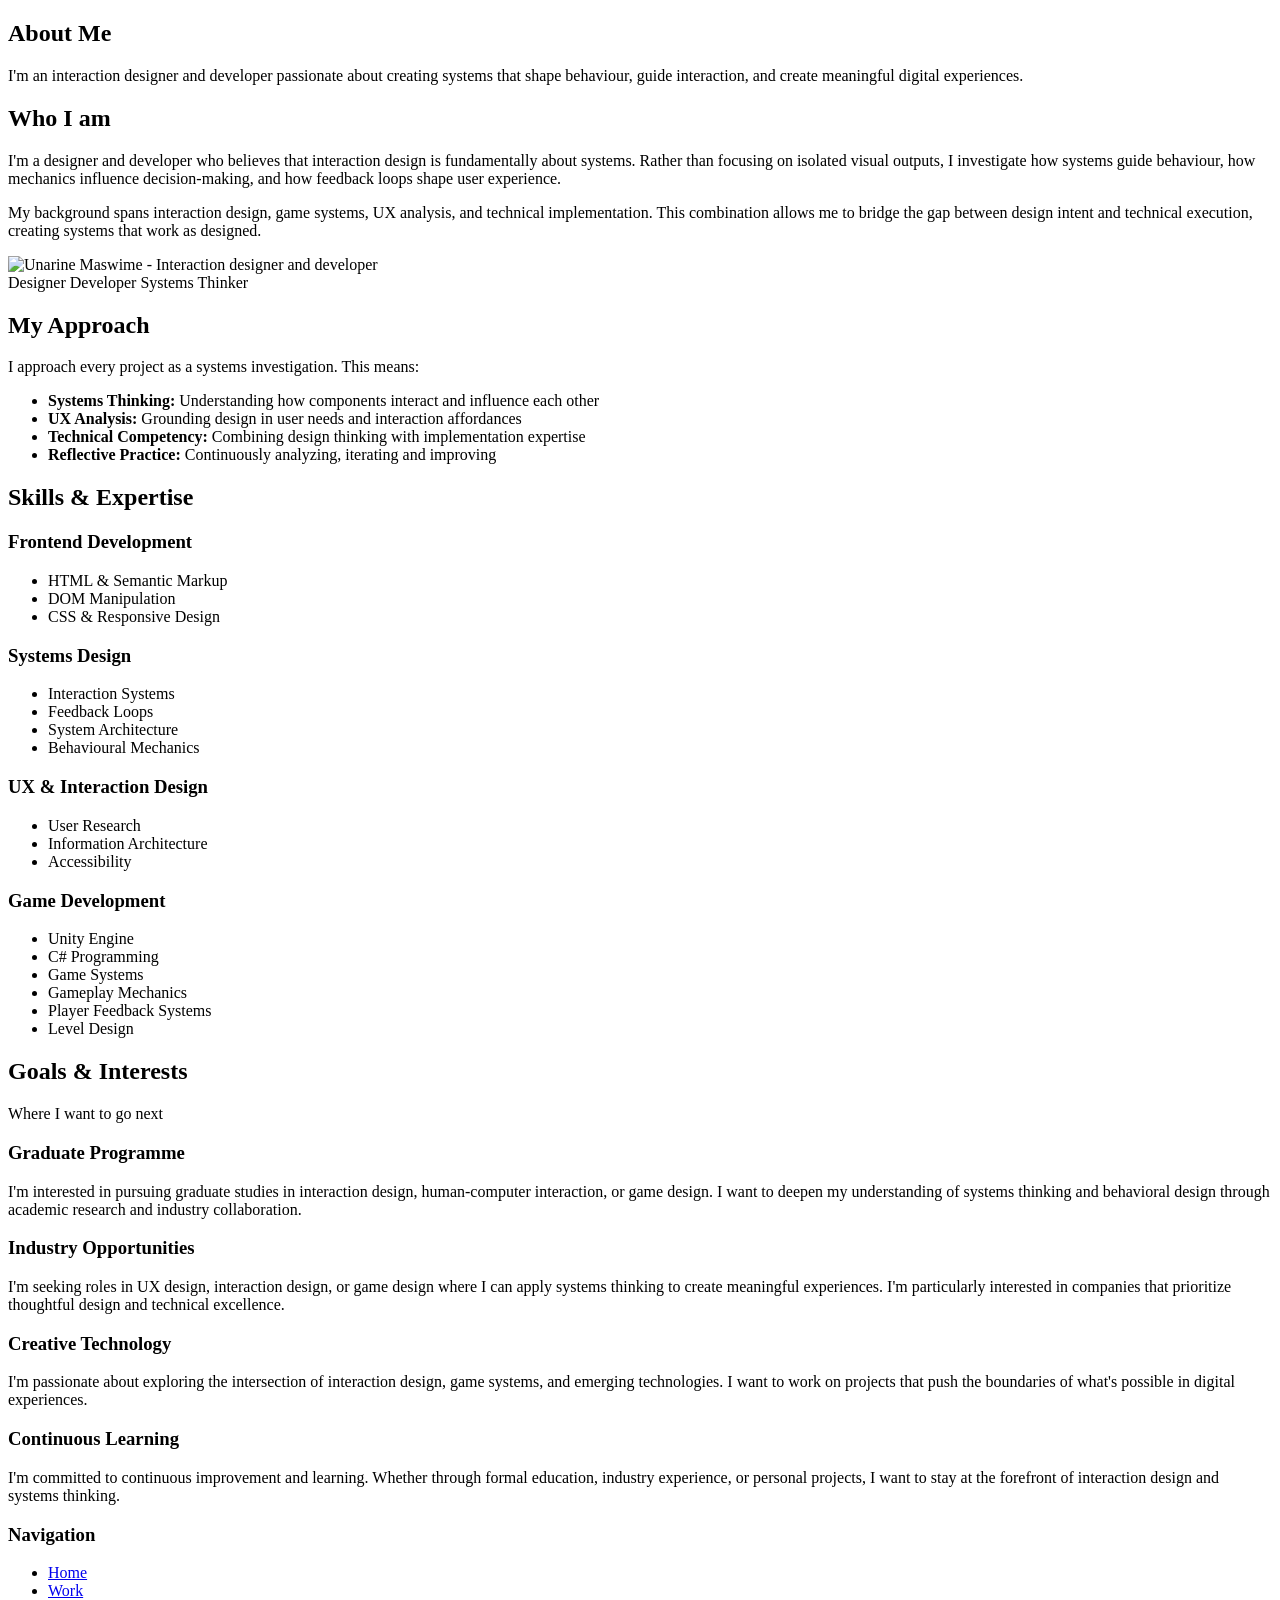
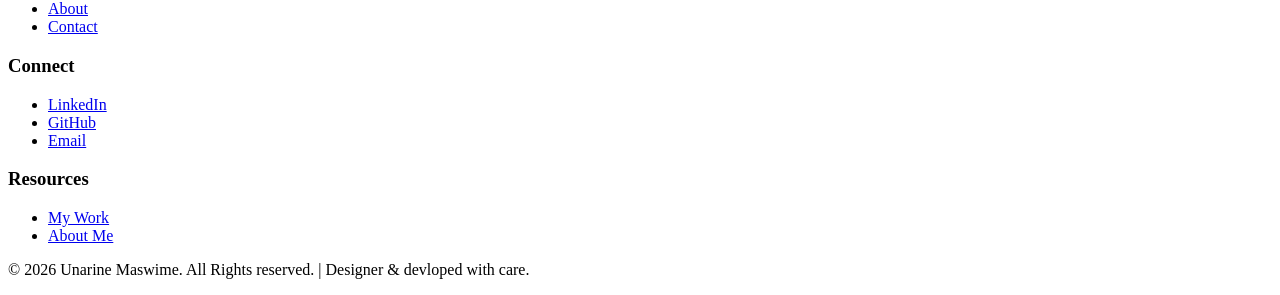
==== commit a7d013c1: "changes to scripts" ====
--- a/html/about.html
+++ b/html/about.html
@@ -9,20 +9,21 @@
     <link rel="preconnect" href="https://fonts.gstatic.com" crossorigin>
     <link href="https://fonts.googleapis.com/css2?family=Space+Grotesk:wght@400;500;700&family=Inter:wght@300;400;500;600&display=swap" rel="stylesheet">
     
-    <link rel="stylesheet" href="/css/style.css">
-    <link rel="stylesheet" href="/css/layout.css">
-    <link rel="stylesheet" href="/css/components.css">
-    <link rel="stylesheet" href="/css/modal.css">
-    <link rel="stylesheet" href="/css/animations.css">
-    <link rel="stylesheet" href="/css/responsive.css">
-    <link rel="stylesheet" href="/css/about.css">
-
-  
-    <script defer src="/js/nav.js"></script>
-    <script defer src="/js/animations.js"></script>
-    <script defer src="/js/cursor.js"></script>
-    <script defer src="/js/form.js"></script>
-    <script defer src="/js/modal.js"></script>
+
+
+    <link rel="stylesheet" href="/portfolio-website/css/style.css">
+    <link rel="stylesheet" href="/portfolio-website/css/layout.css">
+    <link rel="stylesheet" href="/portfolio-website/css/components.css">
+    <link rel="stylesheet" href="/portfolio-website/css/modal.css">
+    <link rel="stylesheet" href="/portfolio-website/css/animations.css">
+    <link rel="stylesheet" href="/portfolio-website/css/responsive.css">
+    
+
+    <script defer src="/portfolio-website/js/nav.js" ></script>
+    <script defer src="/portfolio-website/js/animations.js" ></script>
+    <script defer src="/portfolio-website/js/modal.js"></script>
+    <script defer src="/portfolio-website/js/cursor.js"></script>
+
 </head>
 
 <body class="body">
@@ -72,7 +73,7 @@
                     <div class="scroll-reveal about-photo-col" data-delay="1">
                         <div class="about-photo-frame">
                             <img 
-                            src="/assets/IMG_9813.jpg" 
+                            src="/portfolio-website/assets/IMG_9813.jpg" 
                             alt="Unarine Maswime - Interaction designer and developer"
                             class="about-photo"
                             loading="lazy"
@@ -240,10 +241,10 @@
             <div class="footer-section">
                 <h3>Navigation</h3>
                 <ul>
-                  <li><a href="/index.html">Home</a></li>
-                  <li><a href="./work.html">Work</a></li>
-                  <li><a href="./about.html">About</a></li>
-                  <li><a href="./contact.html">Contact</a></li>
+                  <li><a href="/portfolio-website/index.html">Home</a></li>
+                  <li><a href="/portfolio-website./html/work.html">Work</a></li>
+                  <li><a href="/portfolio-website./html/about.html">About</a></li>
+                  <li><a href="/portfolio-website./html/contact.html">Contact</a></li>
                </ul>
             </div>
 
@@ -260,8 +261,8 @@
                <h3>Resources</h3>
                <ul>
                  
-                 <li><a href="./work.html">My Work</a></li>
-                 <li><a href="./about.html">About Me</a></li>
+                 <li><a href="/portfolio-website./html/work.html">My Work</a></li>
+                 <li><a href="/portfolio-website./html/about.html">About Me</a></li>
                </ul>
             </div>
         </div>
